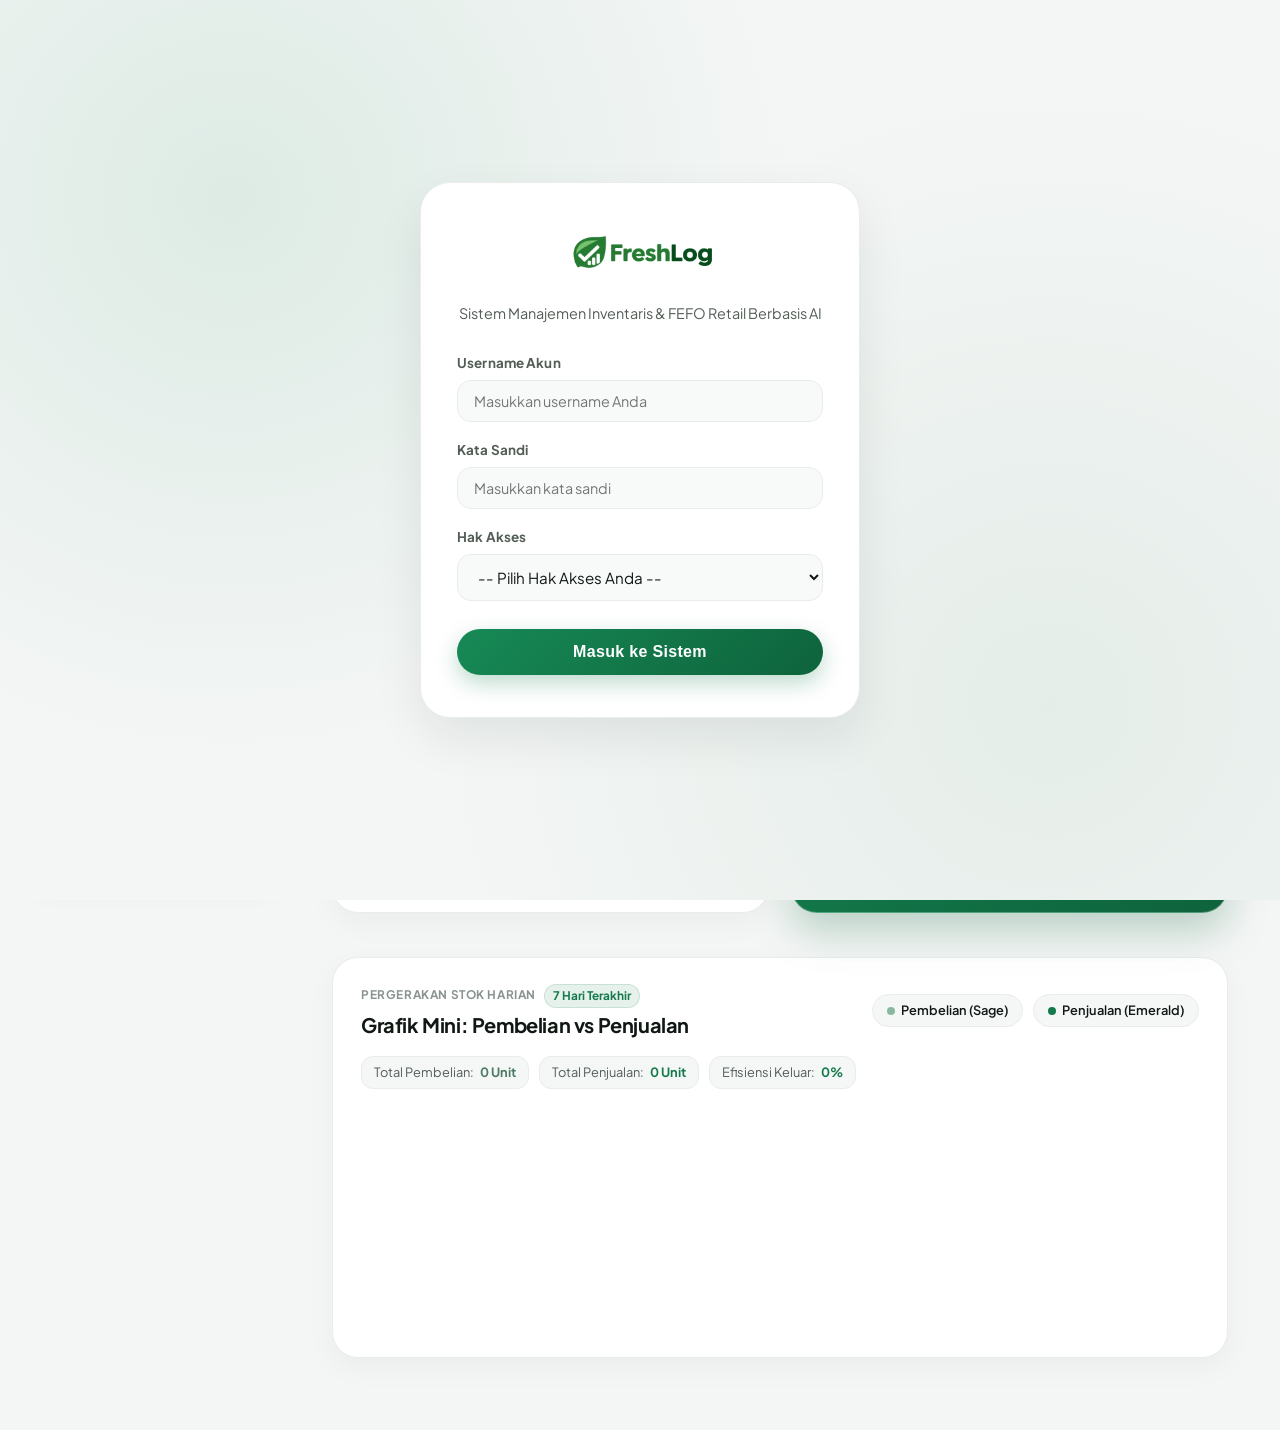
==== frontend/index.html @ a0118301 "feat: integrasi sinkronisasi cloud Supabase dua arah dengan pembatasan hak akses admin" ====
<!DOCTYPE html>
<html lang="id">
<head>
  <meta charset="UTF-8">
  <meta name="viewport" content="width=device-width, initial-scale=1.0">
  <title>FreshLog - Sistem Inventaris & FEFO</title>
  <link rel="icon" type="image/png" href="logo-icon.png">
  <!-- Google Fonts: Plus Jakarta Sans (Quixotic Soft-Bento Design) -->
  <link rel="preconnect" href="https://fonts.googleapis.com">
  <link rel="preconnect" href="https://fonts.gstatic.com" crossorigin>
  <link href="https://fonts.googleapis.com/css2?family=Plus+Jakarta+Sans:wght@400;500;600;700;800&display=swap" rel="stylesheet">
  <link rel="stylesheet" href="Freshlog.css">
</head>
<body>
  <!-- login (Quixotic Soft-Bento Console) -->
  <div class="login-wrapper" id="login-screen">
    <div class="login-card-bento">
      <div class="login-brand-logo-wrap" style="text-align: center; margin-bottom: 16px;">
        <img src="logo.png" alt="FreshLog Logo" style="height: 56px; max-width: 250px; object-fit: contain;" />
      </div>
      <p class="login-subtitle">Sistem Manajemen Inventaris &amp; FEFO Retail Berbasis AI</p>
      
      <form id="loginForm">
          <!-- Input Username -->
          <div class="form-group">
              <label for="username">Username Akun</label>
              <input type="text" id="username" placeholder="Masukkan username Anda" required>
          </div>

          <!-- Input Password -->
          <div class="form-group">
              <label for="password">Kata Sandi</label>
              <input type="password" id="password" placeholder="Masukkan kata sandi" required>
          </div>

          <!-- Pilihan Akses Role -->
          <div class="form-group">
              <label for="role">Hak Akses</label>
              <select id="role" required>
                  <option value="" disabled selected>-- Pilih Hak Akses Anda --</option>
                  <option value="admin">Admin Toko</option>
                  <option value="staff">Staf Toko</option>
              </select>
          </div>

          <button type="submit" id="btn-submit-login" class="btn-login">Masuk ke Sistem</button>
          <div id="errorBox" class="error-box">Akses ditolak! Periksa kembali data login Anda.</div>
      </form>
    </div>
  </div>

<!-- HALAMAN DASHBOARD DATA UTAMA (Awalnya Terkunci/Tersembunyi) -->
<div id="main-content" hidden>

<!-- TOMBOL HAMBURGER UNTUK TAMPILAN HP -->
<button class="menu-toggle" id="menu-toggle">☰ Menu</button>

  <!-- SIDEBAR NAVIGASI (Quixotic Floating Pill Rail) -->
  <aside class="sidebar" id="sidebar">
    <div class="brand">
      <div class="brand-emblem" style="background: #ffffff; padding: 2px; border: 1px solid var(--border-hairline); box-shadow: var(--shadow-subtle); overflow: hidden;">
        <img src="logo-icon.png" alt="FreshLog" style="width: 100%; height: 100%; object-fit: contain; display: block;" />
      </div>
      <div class="brand-text-wrap">
        <h2>FreshLog</h2>
        <span class="brand-sub">Inventory &amp; FEFO</span>
      </div>
    </div>
    <!-- Info Peran & Sesi Jam Kerja -->
    <div class="user-profile">
      <div class="user-profile-header">
        <img id="sidebar-user-avatar" src="https://ui-avatars.com/api/?name=Admin+Toko&background=137A4B&color=fff" alt="Avatar" class="sidebar-avatar">
        <div class="user-profile-info">
          <p class="user-name-label">Pengguna: <strong id="user-name">-</strong></p>
          <p class="user-role-label"><span class="badge" id="user-role">-</span></p>
        </div>
      </div>
      <div class="user-profile-details">
        <p class="shift-info"><small id="user-shift">Sesi Shift: -</small></p>
        <p class="shift-info"><small id="user-contact">Kontak: -</small></p>
      </div>
    </div>

    <nav class="nav-menu">
      <ul>
        <li><a data-target="dashboard" class="active" role="button" tabindex="0"><span class="nav-icon"><svg class="modern-icon" viewBox="0 0 24 24" fill="none" stroke="currentColor" stroke-width="1.8" stroke-linecap="round" stroke-linejoin="round"><rect x="3" y="3" width="7" height="9" rx="1.5"/><rect x="14" y="3" width="7" height="5" rx="1.5"/><rect x="14" y="12" width="7" height="9" rx="1.5"/><rect x="3" y="16" width="7" height="5" rx="1.5"/></svg></span><span class="nav-label">Dashboard &amp; Dampak</span></a></li>
        <li><a data-target="produk" role="button" tabindex="0"><span class="nav-icon"><svg class="modern-icon" viewBox="0 0 24 24" fill="none" stroke="currentColor" stroke-width="1.8" stroke-linecap="round" stroke-linejoin="round"><path d="M21 8a2 2 0 0 0-1-1.73l-7-4a2 2 0 0 0-2 0l-7 4A2 2 0 0 0 3 8v8a2 2 0 0 0 1 1.73l7 4a2 2 0 0 0 2 0l7-4A2 2 0 0 0 21 16Z"/><path d="m3.3 7 8.7 5 8.7-5"/><path d="M12 22V12"/></svg></span><span class="nav-label">Stok &amp; Batch</span></a></li>
        <li><a data-target="kasir" role="button" tabindex="0"><span class="nav-icon"><svg class="modern-icon" viewBox="0 0 24 24" fill="none" stroke="currentColor" stroke-width="1.8" stroke-linecap="round" stroke-linejoin="round"><circle cx="8" cy="21" r="1.5"/><circle cx="19" cy="21" r="1.5"/><path d="M2.5 2.5h3l2.4 11.5a2 2 0 0 0 2 1.6h9.6a2 2 0 0 0 1.9-1.5l1.6-7.6H6.5"/><path d="m14 5 3-3m0 0 3 3m-3-3v7"/></svg></span><span class="nav-label">Penjualan (Barang Keluar)</span></a></li>
        <li id="nav-item-pembelian"><a data-target="pembelian" id="nav-link-pembelian" role="button" tabindex="0"><span class="nav-icon"><svg class="modern-icon" viewBox="0 0 24 24" fill="none" stroke="currentColor" stroke-width="1.8" stroke-linecap="round" stroke-linejoin="round"><path d="M21 10V8a2 2 0 0 0-1-1.73l-7-4a2 2 0 0 0-2 0l-7 4A2 2 0 0 0 3 8v8a2 2 0 0 0 1 1.73l7 4a2 2 0 0 0 2 0l2-1.14"/><path d="m3.3 7 8.7 5 8.7-5"/><path d="M12 22V12"/><path d="M19 13v6"/><path d="m16 16 3 3 3-3"/></svg></span><span class="nav-label">Pembelian (Barang Masuk)</span></a></li>
        <li><a data-target="analitik-ai" role="button" tabindex="0"><span class="nav-icon"><svg class="modern-icon" viewBox="0 0 24 24" fill="none" stroke="currentColor" stroke-width="1.8" stroke-linecap="round" stroke-linejoin="round"><path d="M3 3v18h18"/><path d="m19 9-5 5-4-4-3 3"/><circle cx="19" cy="9" r="1.5"/></svg></span><span class="nav-label">Analitik AI</span></a></li>
        <li><a data-target="laporan" role="button" tabindex="0"><span class="nav-icon"><svg class="modern-icon" viewBox="0 0 24 24" fill="none" stroke="currentColor" stroke-width="1.8" stroke-linecap="round" stroke-linejoin="round"><path d="M14 2H6a2 2 0 0 0-2 2v16a2 2 0 0 0 2 2h12a2 2 0 0 0 2-2V8z"/><polyline points="14 2 14 8 20 8"/><line x1="16" y1="13" x2="8" y2="13"/><line x1="16" y1="17" x2="8" y2="17"/><line x1="10" y1="9" x2="8" y2="9"/></svg></span><span class="nav-label">Laporan Rekapitulasi</span></a></li>
        <li><a data-target="notif-bot" role="button" tabindex="0"><span class="nav-icon"><svg class="modern-icon" viewBox="0 0 24 24" fill="none" stroke="currentColor" stroke-width="1.8" stroke-linecap="round" stroke-linejoin="round"><path d="M6 8a6 6 0 0 1 12 0c0 7 3 9 3 9H3s3-2 3-9"/><path d="M10.3 21a1.94 1.94 0 0 0 3.4 0"/></svg></span><span class="nav-label">Notifikasi Bot</span></a></li>
        <li><a data-target="pengaturan" role="button" tabindex="0"><span class="nav-icon"><svg class="modern-icon" viewBox="0 0 24 24" fill="none" stroke="currentColor" stroke-width="1.8" stroke-linecap="round" stroke-linejoin="round"><circle cx="12" cy="12" r="3"/><path d="M19.4 15a1.65 1.65 0 0 0 .33 1.82l.06.06a2 2 0 0 1 0 2.83 2 2 0 0 1-2.83 0l-.06-.06a1.65 1.65 0 0 0-1.82-.33 1.65 1.65 0 0 0-1 1.51V21a2 2 0 0 1-2 2 2 2 0 0 1-2-2v-.09A1.65 1.65 0 0 0 9 19.4a1.65 1.65 0 0 0-1.82.33l-.06.06a2 2 0 0 1-2.83 0 2 2 0 0 1 0-2.83l.06-.06a1.65 1.65 0 0 0 .33-1.82 1.65 1.65 0 0 0-1.51-1H3a2 2 0 0 1-2-2 2 2 0 0 1 2-2h.09A1.65 1.65 0 0 0 4.6 9a1.65 1.65 0 0 0-.33-1.82l-.06-.06a2 2 0 0 1 0-2.83 2 2 0 0 1 2.83 0l.06.06a1.65 1.65 0 0 0 1.82.33H9a1.65 1.65 0 0 0 1-1.51V3a2 2 0 0 1 2-2 2 2 0 0 1 2 2v.09a1.65 1.65 0 0 0 1 1.51 1.65 1.65 0 0 0 1.82-.33l.06-.06a2 2 0 0 1 2.83 0 2 2 0 0 1 0 2.83l-.06.06a1.65 1.65 0 0 0-.33 1.82V9a1.65 1.65 0 0 0 1.51 1H21a2 2 0 0 1 2 2 2 2 0 0 1-2 2h-.09a1.65 1.65 0 0 0-1.51 1z"/></svg></span><span class="nav-label">Pengaturan</span></a></li>
      </ul>
    </nav>
  </aside>

  <!-- KONTEN UTAMA -->
  <main class="main-content">
    <!-- TOP FLOATING GREETING & STATUS BAR -->
    <header class="top-floating-bar">
      <div class="top-bar-left">
        <h1 class="hero-greeting"><span class="greeting-lead">Selamat Datang,</span> <span class="greeting-user" id="top-user-name">Admin Toko</span></h1>
        <p class="greeting-sub">Sistem Manajemen Inventaris &amp; Pemantauan Kedaluwarsa Real-Time</p>
      </div>
      <div class="top-bar-right">
        <div class="top-pill-item date-pill">
          <svg class="modern-icon" style="width: 16px; height: 16px;" viewBox="0 0 24 24" fill="none" stroke="currentColor" stroke-width="1.85" stroke-linecap="round" stroke-linejoin="round"><rect x="3" y="4" width="18" height="18" rx="2" ry="2"/><line x1="16" y1="2" x2="16" y2="6"/><line x1="8" y1="2" x2="8" y2="6"/><line x1="3" y1="10" x2="21" y2="10"/></svg>
          <span id="top-current-date">11 Nov 2026</span>
        </div>
        <div class="top-pill-item shift-pill">
          <span class="pulse-dot"></span>
          <span id="top-user-shift-badge">Sesi: 07.00 - 22.00 WIB</span>
        </div>
      </div>
    </header>

    <!-- BANNER PERINGATAN KEDALUWARSA (TOP ALERT BAR) -->
<div class="top-alert-bar" id="top-alert">
  <div class="alert-content">
    <span class="alert-icon">
      <svg class="alert-svg-icon" viewBox="0 0 24 24" fill="none" stroke="currentColor" stroke-width="2" stroke-linecap="round" stroke-linejoin="round"><path d="m21.73 18-8-14a2 2 0 0 0-3.48 0l-8 14A2 2 0 0 0 4 21h16a2 2 0 0 0 1.73-3Z"/><line x1="12" y1="9" x2="12" y2="13"/><line x1="12" y1="17" x2="12.01" y2="17"/></svg>
    </span>
    <span class="alert-text" id="top-alert-text">
      <strong>Peringatan Kedaluwarsa: </strong> Memuat status risiko inventaris...
    </span>
    <button class="btn-close-alert" onclick="this.parentElement.parentElement.style.display='none'">✕</button>
  </div>
</div>

    <!-- SECTION 1: DASHBOARD UTAMA & DAMPAK (Quixotic Soft-Bento) -->
    <section id="dashboard" class="section">
      <header class="section-header">
        <div>
          <h1>Dashboard Ringkasan</h1>
          <p class="section-sub">Pemantauan metrik stok, kedaluwarsa, dan dampak penyelamatan pangan</p>
        </div>
      </header>

      <div class="card-grid bento-stats-grid">
        <!-- Stat Card 1 -->
        <div class="card bento-stat-card">
          <div class="bento-card-top">
            <span class="bento-card-sub">Total Sisa Stok</span>
            <div class="bento-icon-badge">↗</div>
          </div>
          <h3>Total Stok Unit</h3>
          <p class="metric-number" id="dash-total-stok">0 Unit</p>
          <div class="bento-card-bottom">
            <span class="pill-badge pill-badge-success">● Diperbarui langsung</span>
          </div>
        </div>

        <!-- Stat Card 2 -->
        <div class="card bento-stat-card card-warning">
          <div class="bento-card-top">
            <span class="bento-card-sub">Stok Hampir Habis</span>
            <div class="bento-icon-badge">⚠️</div>
          </div>
          <h3>Stok Menipis</h3>
          <p class="metric-number" id="dash-stok-menipis">0 Produk</p>
          <div class="bento-card-bottom">
            <span class="pill-badge pill-badge-warning">● Perlu Restock</span>
          </div>
        </div>

        <!-- Stat Card 3 -->
        <div class="card bento-stat-card card-critical">
          <div class="bento-card-top">
            <span class="bento-card-sub">Kedaluwarsa dalam 3 Bulan</span>
            <div class="bento-icon-badge">🚨</div>
          </div>
          <h3>Batch Segera Kedaluwarsa</h3>
          <p class="metric-number" id="dash-batch-merah">0 Batch</p>
          <div class="bento-card-bottom">
            <span class="pill-badge pill-badge-danger">● Diskon / FEFO Cepat</span>
          </div>
        </div>
      </div>

      <!-- Bento Row: Ringkasan Kedaluwarsa + Kartu Dampak Pangan Emerald -->
      <div class="bento-two-col">
        <!-- Ringkasan Produk Mendekati Kedaluwarsa -->
        <div class="card warning-card bento-card">
          <div class="bento-card-header">
            <div>
              <span class="bento-card-sub">Pemantauan Kedaluwarsa</span>
              <h2>Daftar Produk Mendekati Kedaluwarsa</h2>
            </div>
            <div class="bento-icon-badge">⏱️</div>
          </div>
          <ul class="expire-list" id="dash-expire-list">
            <li><em>Memuat data kedaluwarsa...</em></li>
          </ul>
        </div>

        <!-- Dashboard Dampak Pangan (Desain Rapi Sesuai Gaya Gambar 2) -->
        <div class="card impact-card bento-emerald-card">
          <div class="emerald-card-glow"></div>
          
          <!-- 1. Header: Nama Dampak Pangan -->
          <div class="emerald-card-header">
            <div class="emerald-title-wrap">
              <span class="emerald-sub-title">SISTEM ROTASI &amp; DAMPAK</span>
              <h2 class="emerald-main-brand">Dampak Pangan</h2>
            </div>
            <div class="emerald-badge-simulasi">
              <span id="dash-dampak-bulan-label">🌱 Data Real-Time</span>
            </div>
          </div>

          <!-- 2. Empat Angka Metrik Besar dalam 1 Kartu (Terselamatkan & Tidak Terselamatkan) -->
          <div class="impact-metrics-grid" style="margin-bottom: 12px;">
            <div class="impact-metric-card">
              <p class="emerald-metric-label">Pangan Terselamatkan</p>
              <div class="emerald-big-number">
                <span class="num-val" id="dash-dampak-terselamatkan-kg">0</span> <span class="num-unit">kg</span>
              </div>
            </div>
            <div class="impact-metric-card">
              <p class="emerald-metric-label">Nilai Rupiah Terselamatkan</p>
              <div class="emerald-big-number">
                <span class="currency-prefix">Rp</span> <span class="num-val" id="dash-dampak-terselamatkan-rp">0</span>
              </div>
            </div>
          </div>

          <div class="impact-metrics-grid" style="padding-top: 12px; border-top: 1px dashed rgba(255, 255, 255, 0.22); margin-top: 0; margin-bottom: 8px;">
            <div class="impact-metric-card">
              <p class="emerald-metric-label" style="color: rgba(255, 255, 255, 0.85);">Pangan Tidak Terselamatkan</p>
              <div class="emerald-big-number">
                <span class="num-val" id="dash-dampak-gagal-kg">0</span> <span class="num-unit">kg</span>
              </div>
            </div>
            <div class="impact-metric-card">
              <p class="emerald-metric-label" style="color: rgba(255, 255, 255, 0.85);">Nilai Rupiah Tidak Terselamatkan</p>
              <div class="emerald-big-number">
                <span class="currency-prefix">Rp</span> <span class="num-val" id="dash-dampak-gagal-rp">0</span>
              </div>
            </div>
          </div>

          <!-- 3. Periode Waktu -->
          <div class="emerald-period-bar">
            <span id="dash-dampak-periode">📅 Periode: Tahun Berjalan 2026</span>
          </div>

          <!-- 4. Footer: Catatan Asumsi + Keterangan FEFO -->
          <div class="emerald-card-footer">
            <p class="emerald-asumsi-text" id="dash-dampak-asumsi">
              * Asumsi: 60% stok hampir kedaluwarsa terselamatkan (0,3 kg/unit, estimasi Rp 15.000/unit).
            </p>
            <div class="emerald-fefo-badge">
              <span class="fefo-icon">⚡</span>
              <span><strong>Sistem FEFO:</strong> yang kedaluwarsa duluan, keluar duluan</span>
            </div>
          </div>
        </div>
      </div>

      <!-- Grafik Mini: Pembelian vs Penjualan (7 Hari Terakhir) -->
      <div class="card bento-card">
        <div class="bento-card-header">
          <div>
            <div style="display: flex; align-items: center; gap: 8px;">
              <span class="bento-card-sub">Pergerakan Stok Harian</span>
              <span class="badge" style="background: rgba(19, 122, 75, 0.1); color: var(--emerald-primary); font-size: 0.74rem; font-weight: 700; border-radius: 999px; padding: 2px 8px;">7 Hari Terakhir</span>
            </div>
            <h2 style="margin: 2px 0 0; font-size: 1.25rem;">Grafik Mini: Pembelian vs Penjualan</h2>
          </div>
          <div class="chart-legend-pills">
            <span class="chart-pill pill-pembelian"><span class="dot-pembelian"></span> Pembelian (Sage)</span>
            <span class="chart-pill pill-penjualan"><span class="dot-penjualan"></span> Penjualan (Emerald)</span>
          </div>
        </div>

        <!-- Ringkasan Cepat Metrik 7 Hari Terakhir -->
        <div id="dashboard-mini-chart-summary" style="display: flex; gap: 10px; margin: 10px 0 14px; flex-wrap: wrap;">
          <div style="background: var(--bg-nested-subtle); border: 1px solid var(--border-hairline); border-radius: 12px; padding: 6px 12px; font-size: 0.8rem; display: flex; align-items: center; gap: 6px;">
            <span style="color: var(--ink-secondary);">Total Pembelian:</span>
            <strong id="kpi-mini-beli" style="color: #4A7A64;">0 Unit</strong>
          </div>
          <div style="background: var(--bg-nested-subtle); border: 1px solid var(--border-hairline); border-radius: 12px; padding: 6px 12px; font-size: 0.8rem; display: flex; align-items: center; gap: 6px;">
            <span style="color: var(--ink-secondary);">Total Penjualan:</span>
            <strong id="kpi-mini-jual" style="color: var(--emerald-primary);">0 Unit</strong>
          </div>
          <div style="background: var(--bg-nested-subtle); border: 1px solid var(--border-hairline); border-radius: 12px; padding: 6px 12px; font-size: 0.8rem; display: flex; align-items: center; gap: 6px;">
            <span style="color: var(--ink-secondary);">Efisiensi Keluar:</span>
            <strong id="kpi-mini-turnover" style="color: var(--emerald-primary);">0%</strong>
          </div>
        </div>

        <div class="chart-container" style="position: relative; height: 230px; width: 100%;">
          <canvas id="chartPembelianPenjualan"></canvas>
        </div>
      </div>
    </section>

    <!-- SECTION 2: STOK & BATCH -->
    <section id="produk" class="section">
      <header class="section-header">
        <div>
          <h1>Stok &amp; Batch</h1>
          <p class="section-sub">Manajemen inventaris stok produk, pemantauan nomor batch, dan rotasi kedaluwarsa FEFO</p>
        </div>
        <div class="button-group">
          <!-- Tombol hanya untuk Admin -->
          <button type="button" id="btn-tambah-produk-master" class="btn btn-primary" onclick="bukaModalTambahProdukMaster()">+ Produk Master</button>
          <!-- Tombol hanya untuk Staff -->
          <button type="button" id="btn-tambah-batch" class="btn btn-secondary" onclick="bukaModalTambahBatch()">+ Tambah Batch</button>
        </div>
      </header>

      <!-- SUB-TABS: BATCH INVENTARIS vs MASTER PRODUK -->
      <div class="settings-tabs" style="margin-bottom: 22px;">
        <button type="button" class="settings-tab-btn active" id="tab-btn-stok-batch" onclick="gantiTabStokBatch('batch')">
          📦 Stok &amp; Batch Inventaris
        </button>
        <button type="button" class="settings-tab-btn" id="tab-btn-stok-master" onclick="gantiTabStokBatch('master')">
          📋 Master Produk &amp; Harga
        </button>
      </div>

      <!-- SUB-PANEL 1: STOK & BATCH INVENTARIS (FEFO) -->
      <div id="panel-stok-batch" class="stok-panel active">
        <!-- Filter Bar & Quick Filters (Stok Menipis / Mendekati Expired / Berisiko Tinggi) -->
        <div style="margin-bottom: 16px;">
          <!-- Filter Pills Cepat -->
          <div style="display: flex; gap: 8px; flex-wrap: wrap; margin-bottom: 12px; align-items: center;">
            <span style="font-size: 0.82rem; font-weight: 700; color: var(--ink-secondary); margin-right: 4px;">Filter Cepat:</span>
            <button type="button" class="btn btn-sm filter-kondisi-pill active" data-kondisi="all" onclick="filterTabelInventaris('all')">
              Semua Stok &amp; Batch
            </button>
            <button type="button" class="btn btn-sm filter-kondisi-pill" data-kondisi="menipis" onclick="filterTabelInventaris('menipis')">
              ⚠️ Stok Menipis
            </button>
            <button type="button" class="btn btn-sm filter-kondisi-pill" data-kondisi="mendekati_exp" onclick="filterTabelInventaris('mendekati_exp')">
              ⏳ Mendekati Expired (&le; 7 Hari)
            </button>
            <button type="button" class="btn btn-sm filter-kondisi-pill" data-kondisi="berisiko_tinggi" onclick="filterTabelInventaris('berisiko_tinggi')">
              🔴 Berisiko Tinggi (Merah)
            </button>
          </div>

          <!-- Filter Bar Input, Kategori & Kondisi Stok -->
          <div class="filter-bar">
            <input type="text" id="filter-search-inventaris" placeholder="Cari nama produk atau SKU..." oninput="filterTabelInventaris()">
            <select id="filter-kategori-inventaris" onchange="filterTabelInventaris()">
              <option value="">Semua Kategori</option>
              <option value="Makanan Fresh">🥬 Makanan Segar &amp; Sayuran</option>
              <option value="Minuman &amp; Dairy">🥛 Minuman &amp; Olahan Susu</option>
              <option value="Frozen Food">❄️ Makanan Beku (Frozen Food)</option>
              <option value="Snack &amp; Kue">🍪 Camilan, Kue &amp; Biskuit</option>
              <option value="Bahan Pokok">🌾 Bahan Pokok &amp; Sembako</option>
              <option value="Makanan Kaleng">🥫 Makanan Instan &amp; Kaleng</option>
              <option value="Bumbu Dapur">🌶️ Bumbu &amp; Rempah Dapur</option>
              <option value="Perawatan Rumah">🧹 Pembersih &amp; Perawatan Rumah</option>
              <option value="Perawatan Tubuh">🧼 Perawatan Tubuh &amp; Sabun</option>
              <option value="Kosmetik">💄 Kosmetik &amp; Kecantikan</option>
              <option value="Kesehatan">💊 Kesehatan, Suplemen &amp; Obat</option>
              <option value="Kebutuhan Bayi">👶 Kebutuhan Bayi &amp; Anak</option>
            </select>
            <select id="filter-kondisi-stok" onchange="filterTabelInventaris(this.value)">
              <option value="all">Semua Kondisi Stok &amp; Batch</option>
              <option value="menipis">⚠️ Stok Menipis (&le; Threshold)</option>
              <option value="mendekati_exp">⏳ Mendekati Expired (&le; 7 Hari)</option>
              <option value="berisiko_tinggi">🔴 Berisiko Tinggi (Skor 70-100 / Merah)</option>
            </select>
          </div>
        </div>

        <!-- Tabel Inventaris -->
        <div class="table-container">
          <table>
            <thead>
              <tr>
                <th>Kode Batch</th>
                <th>Nama Produk</th>
                <th>Stok (Utuh)</th>
                <th>Tgl Kedaluwarsa</th>
                <th>Status Risiko</th>
                <th>Saran Tindakan (Google Gemini)</th>
                <th>Aksi</th>
              </tr>
            </thead>
            <tbody id="table-inventaris">
            </tbody>
          </table>
        </div>
      </div>

      <!-- SUB-PANEL 2: MASTER PRODUK & HARGA (DAPAT DILIHAT OLEH KEDUANYA) -->
      <div id="panel-stok-master" class="stok-panel" style="display: none;">
        <div class="card" style="margin-bottom: 20px;">
          <div style="display: flex; justify-content: space-between; align-items: center; flex-wrap: wrap; gap: 12px; margin-bottom: 14px;">
            <div>
              <h2 style="font-size: 1.15rem; margin: 0; display: inline-flex; align-items: center; gap: 8px;">
                <svg class="modern-icon" width="20" height="20" viewBox="0 0 24 24" fill="none" stroke="currentColor" stroke-width="2"><rect x="3" y="3" width="7" height="7"/><rect x="14" y="3" width="7" height="7"/><rect x="14" y="14" width="7" height="7"/><rect x="3" y="14" width="7" height="7"/></svg>
                Daftar Master Produk &amp; Harga
              </h2>
              <p style="color: var(--ink-secondary); font-size: 0.85rem; margin-top: 2px;">Daftar penetapan nama barang, kategori, harga beli, dan harga jual produk master (dapat dipantau oleh Admin &amp; Staf)</p>
            </div>
            <div id="subfitur-btn-tambah-master">
              <button type="button" class="btn btn-primary btn-sm btn-admin-only" onclick="bukaModalTambahProdukMaster()">+ Produk Master Baru</button>
            </div>
          </div>

          <div class="filter-bar" style="margin-bottom: 0;">
            <input type="text" id="filter-search-master-produk" placeholder="Cari nama barang atau barcode SKU..." oninput="filterTabelMasterProduk()" style="flex: 1;">
            <select id="filter-kategori-master-produk" onchange="filterTabelMasterProduk()" style="min-width: 200px;">
              <option value="">Semua Kategori</option>
            </select>
          </div>
        </div>

        <div class="table-container">
          <table>
            <thead>
              <tr>
                <th style="width: 17%;">Barcode / SKU</th>
                <th style="width: 26%;">Nama Barang</th>
                <th style="width: 18%;">Kategori</th>
                <th style="width: 14%;">Harga Beli</th>
                <th style="width: 14%;">Harga Jual</th>
                <th style="width: 11%;">Aksi</th>
              </tr>
            </thead>
            <tbody id="table-master-produk">
              <!-- Diisi otomatis oleh renderTabelMasterProduk() -->
            </tbody>
          </table>
        </div>
      </div>
    </section>

    <!-- SECTION 3: PENJUALAN (BARANG KELUAR) -->
    <section id="kasir" class="section">
      <header class="section-header">
        <div>
          <h1>Penjualan (Barang Keluar)</h1>
          <p class="section-sub">Catat transaksi penjualan ke pelanggan dengan pemotongan otomatis batch terdekat (FEFO)</p>
        </div>
      </header>

      <!-- SUB-TABS PENJUALAN -->
      <div class="settings-tabs" style="margin-bottom: 22px;">
        <button type="button" class="settings-tab-btn active" id="tab-btn-jual-baru" onclick="gantiTabPenjualan('baru')">Form Penjualan Baru</button>
        <button type="button" class="settings-tab-btn" id="tab-btn-jual-riwayat" onclick="gantiTabPenjualan('riwayat')">Daftar Penjualan (Riwayat)</button>
        <button type="button" class="settings-tab-btn" id="tab-btn-jual-voice-ocr" onclick="gantiTabPenjualan('voice-ocr')">Input via Voice / OCR</button>
      </div>

      <!-- SUB-PANEL 1: FORM PENJUALAN BARU (FEFO OTOMATIS) -->
      <div id="panel-jual-baru" class="penjualan-panel">
        <div class="kasir-grid">
          <!-- Card Kiri: Input & Pemilihan Produk -->
          <div class="card">
            <h2>Pilih Produk &amp; Jumlah</h2>
            
            <div class="form-group" style="margin-bottom: 14px;">
              <label for="pilih-produk-penjualan">Pilih Produk</label>
              <select id="pilih-produk-penjualan" onchange="updateInfoBatchFEFO()">
                <option value="">-- Pilih Produk untuk Dijual --</option>
              </select>
            </div>

            <div class="settings-form-row" style="margin-bottom: 14px;">
              <div style="flex: 1;">
                <label for="input-qty-penjualan">Jumlah Qty (Pcs)</label>
                <input type="number" id="input-qty-penjualan" min="1" value="1" oninput="updateInfoBatchFEFO()">
              </div>
              <div style="flex: 1;">
                <label for="input-harga-penjualan">Harga Jual Satuan (Rp)</label>
                <input type="number" id="input-harga-penjualan" readonly style="background-color: var(--bg-nested-subtle);">
              </div>
            </div>

            <!-- Box Pratinjau Alokasi FEFO -->
            <div id="box-fefo-preview" class="fefo-preview-box" style="margin-bottom: 16px; background: var(--bg-nested-subtle); border: 1px dashed var(--border-hairline); border-radius: 14px; padding: 12px 14px;">
              <div style="display: flex; align-items: center; gap: 8px; font-weight: 700; color: var(--emerald-primary); font-size: 0.85rem; margin-bottom: 6px;">
                <span>Rotasi Otomatis FEFO (First Expired, First Out)</span>
              </div>
              <p id="fefo-preview-text" style="font-size: 0.84rem; color: var(--ink-secondary); margin: 0;">Pilih produk dan tentukan jumlah untuk melihat batch mana yang otomatis terpotong lebih dulu.</p>
            </div>

            <button type="button" class="btn btn-primary btn-block" onclick="tambahItemKeKeranjangFEFO()">+ Tambah ke Keranjang</button>

            <div style="margin-top: 18px; border-top: 1px solid var(--border-hairline); padding-top: 16px;">
              <label for="barcode-scanner">Scan / Ketik Barcode atau QR Code Produk</label>
              <div style="display: flex; gap: 8px; align-items: stretch;">
                <input type="text" id="barcode-scanner" placeholder="Arahkan scanner atau ketik kode..." style="flex: 1;">
                <button type="button" class="btn btn-secondary" onclick="bukaScannerKamera('penjualan')" style="display: inline-flex; align-items: center; gap: 6px; white-space: nowrap;">
                  <svg class="modern-icon" style="width: 18px; height: 18px;" viewBox="0 0 24 24" fill="none" stroke="currentColor" stroke-width="1.9" stroke-linecap="round" stroke-linejoin="round"><path d="M3 7V5a2 2 0 0 1 2-2h2"/><path d="M17 3h2a2 2 0 0 1 2 2v2"/><path d="M21 17v2a2 2 0 0 1-2 2h-2"/><path d="M7 21H5a2 2 0 0 1-2-2v-2"/><line x1="7" y1="8" x2="7" y2="16"/><line x1="12" y1="8" x2="12" y2="16"/><line x1="17" y1="8" x2="17" y2="16"/></svg>
                  <span>Scan Kamera</span>
                </button>
              </div>
              <p style="font-size: 0.8rem; color: var(--ink-secondary); margin-top: 4px;">Tekan Enter atau gunakan tombol <strong>Scan Kamera</strong> untuk langsung memasukkan produk ke keranjang.</p>
            </div>
          </div>

          <!-- Card Kanan: Keranjang & Pembayaran -->
          <div class="card">
            <h2>Keranjang Belanja Penjualan</h2>
            <div class="table-container" style="max-height: 280px; overflow-y: auto; margin-bottom: 16px;">
              <table class="cart-table" style="width: 100%;">
                <thead>
                  <tr>
                    <th>Produk</th>
                    <th>Qty</th>
                    <th>Harga</th>
                    <th>Subtotal</th>
                    <th>Alokasi FEFO</th>
                    <th>Aksi</th>
                  </tr>
                </thead>
                <tbody id="cart-items">
                  <tr><td colspan="6" style="text-align: center; color: var(--ink-secondary); padding: 24px;">Keranjang masih kosong. Tambahkan item di sebelah kiri.</td></tr>
                </tbody>
              </table>
            </div>

            <!-- Rincian Pembayaran Kasir -->
            <div class="cart-summary" style="background: var(--bg-nested-subtle); border-radius: 18px; padding: 16px 20px;">
              <div style="display: flex; justify-content: space-between; align-items: center; margin-bottom: 12px;">
                <span style="font-weight: 600; color: var(--ink-secondary);">Total Belanja:</span>
                <span id="label-total-belanja" style="font-size: 1.3rem; font-weight: 800; color: var(--emerald-primary);">Rp 0</span>
              </div>
              
              <div class="settings-form-row" style="margin-bottom: 12px;">
                <div style="flex: 1;">
                  <label for="input-uang-dibayar">Uang Diterima (Rp)</label>
                  <input type="number" id="input-uang-dibayar" placeholder="0" oninput="hitungKembalianPenjualan()">
                </div>
                <div style="flex: 1;">
                  <label>Kembalian (Rp)</label>
                  <div id="label-kembalian" style="padding: 10px 14px; background: #FFFFFF; border: 1px solid var(--border-hairline); border-radius: var(--radius-pill); font-weight: 700; color: var(--ink-charcoal);">Rp 0</div>
                </div>
              </div>

              <div class="form-group" style="margin-bottom: 14px;">
                <label for="input-nama-pelanggan">Nama Pelanggan / Catatan (Opsional)</label>
                <input type="text" id="input-nama-pelanggan" placeholder="Contoh: Pelanggan Umum / Meja 01">
              </div>

              <button type="button" class="btn btn-success btn-block" onclick="selesaikanTransaksiPenjualan()" style="padding: 12px 18px; font-size: 0.95rem;">Selesaikan &amp; Potong Stok FEFO</button>
            </div>
          </div>
        </div>
      </div>

      <!-- SUB-PANEL 2: DAFTAR PENJUALAN (RIWAYAT & DETAIL BATCH) -->
      <div id="panel-jual-riwayat" class="penjualan-panel" style="display: none;">
        <div class="card">
          <div style="display: flex; justify-content: space-between; align-items: center; flex-wrap: wrap; gap: 12px; margin-bottom: 16px;">
            <div>
              <h2>Riwayat Penjualan (Barang Keluar)</h2>
              <p style="color: var(--text-secondary); font-size: 0.85rem;">Catatan seluruh transaksi keluar lengkap dengan pelacakan batch kedaluwarsa yang dipotong.</p>
            </div>
            <button type="button" class="btn btn-secondary btn-sm" onclick="eksporRiwayatPenjualanCSV()">Ekspor CSV</button>
          </div>

          <!-- Filter by tanggal / produk / search -->
          <div class="filter-bar" style="display: flex; flex-wrap: wrap; gap: 10px; margin-bottom: 16px;">
            <div style="display: flex; align-items: center; gap: 6px;">
              <span style="font-size: 0.82rem; font-weight: 600; color: var(--ink-secondary);">Dari:</span>
              <input type="date" id="filter-jual-tgl-mulai" onchange="renderRiwayatPenjualan()" style="padding: 7px 12px; font-size: 0.85rem;">
            </div>
            <div style="display: flex; align-items: center; gap: 6px;">
              <span style="font-size: 0.82rem; font-weight: 600; color: var(--ink-secondary);">Sampai:</span>
              <input type="date" id="filter-jual-tgl-akhir" onchange="renderRiwayatPenjualan()" style="padding: 7px 12px; font-size: 0.85rem;">
            </div>
            <select id="filter-jual-produk" onchange="renderRiwayatPenjualan()" style="min-width: 170px;">
              <option value="">Semua Produk</option>
            </select>
            <input type="text" id="filter-jual-cari" placeholder="Cari No. Faktur / Pelanggan..." oninput="renderRiwayatPenjualan()" style="flex: 1; min-width: 180px;">
            <button type="button" class="btn btn-secondary btn-sm" onclick="resetFilterPenjualan()">Reset Filter</button>
          </div>

          <!-- Tabel Riwayat Penjualan -->
          <div class="table-container">
            <table>
              <thead>
                <tr>
                  <th>No. Faktur</th>
                  <th>Tanggal &amp; Waktu</th>
                  <th>Pelanggan</th>
                  <th>Item &amp; Qty</th>
                  <th>Total Transaksi</th>
                  <th>Batch Terpakai</th>
                  <th>Aksi</th>
                </tr>
              </thead>
              <tbody id="tabel-riwayat-penjualan">
                <!-- Diisi via renderRiwayatPenjualan() -->
              </tbody>
            </table>
          </div>
        </div>
      </div>

      <!-- SUB-PANEL 3: INPUT VIA VOICE / OCR NOTA -->
      <div id="panel-jual-voice-ocr" class="penjualan-panel" style="display: none;">
        <div class="grid-2-col" style="display: grid; grid-template-columns: repeat(auto-fit, minmax(320px, 1fr)); gap: 20px;">
          <!-- Card Voice Input -->
          <div class="card">
            <h2>Input via Suara (Voice to Sale)</h2>
            <p style="color: var(--ink-secondary); font-size: 0.88rem; margin-bottom: 14px;">
              Ucapkan contoh: <em>"Jual 2 botol susu ultra"</em> atau <em>"Keluar 3 bungkus roti tawar"</em>.
            </p>
            <button type="button" class="btn btn-secondary" id="btn-rekam" onclick="mulaiRekam()" style="width: 100%; margin-bottom: 12px;">
              Mulai Rekam Suara
            </button>
            <div class="result-box" id="hasil-suara" style="min-height: 80px; background: var(--bg-nested-subtle); padding: 12px; border-radius: 12px; font-size: 0.88rem;">
              <p style="color: var(--ink-secondary); margin: 0;"><em>Transkrip suara akan muncul di sini...</em></p>
            </div>
          </div>

          <!-- Card OCR Foto Nota -->
          <div class="card">
            <h2>Input via OCR Foto Nota</h2>
            <p style="color: var(--ink-secondary); font-size: 0.88rem; margin-bottom: 14px;">
              Unggah foto nota penjualan fisik untuk diekstrak otomatis dan dimasukkan ke transaksi.
            </p>
            <input type="file" id="input-foto" accept="image/*" onchange="pratinjauFoto(this)" style="margin-bottom: 10px; width: 100%;">
            <div id="pratinjau-foto" style="margin-bottom: 10px;"></div>
            <button type="button" class="btn btn-secondary" id="btn-ekstrak" onclick="ekstrakFoto()" style="width: 100%; margin-bottom: 12px;" disabled>
              Ekstrak dengan AI
            </button>
            <div class="result-box" id="hasil-foto" style="min-height: 80px; background: var(--bg-nested-subtle); padding: 12px; border-radius: 12px; font-size: 0.88rem;">
              <p style="color: var(--ink-secondary); margin: 0;"><em>Hasil ekstraksi teks struk akan muncul di sini...</em></p>
            </div>
          </div>
        </div>

        <!-- Form Konfirmasi Ekstraksi Cepat -->
        <div class="card" style="margin-top: 20px;">
          <h2>Konfirmasi Hasil Voice / OCR ke Penjualan</h2>
          <form id="form-konfirmasi-ekstraksi" onsubmit="konfirmasiEkstraksiKePenjualan(event)" style="display: grid; grid-template-columns: repeat(auto-fit, minmax(200px, 1fr)); gap: 14px; align-items: flex-end;">
            <div>
              <label for="ekstrak-produk">Nama Produk</label>
              <input type="text" id="ekstrak-produk" placeholder="Terisi otomatis..." required>
            </div>
            <div>
              <label for="ekstrak-jumlah">Jumlah (Qty)</label>
              <input type="number" id="ekstrak-jumlah" min="1" value="1" placeholder="1" required>
            </div>
            <div>
              <label for="ekstrak-exp" style="display:none;">Exp Date</label>
              <input type="date" id="ekstrak-exp" style="display:none;">
              <button type="submit" class="btn btn-primary" style="width: 100%;">+ Masukkan ke Penjualan Baru</button>
            </div>
          </form>
        </div>
      </div>
    </section>

    <!-- SECTION 3B: PEMBELIAN (BARANG MASUK) -->
    <section id="pembelian" class="section">
      <header class="section-header">
        <div>
          <h1>Pembelian (Barang Masuk)</h1>
          <p class="section-sub">Catat transaksi pembelian dari pemasok &amp; registrasi stok batch baru secara otomatis</p>
        </div>
      </header>

      <!-- SUB-TABS PEMBELIAN -->
      <div class="settings-tabs" style="margin-bottom: 22px;">
        <button type="button" class="settings-tab-btn active" id="tab-btn-beli-baru" onclick="gantiTabPembelian('baru')">Form Pembelian Baru</button>
        <button type="button" class="settings-tab-btn" id="tab-btn-beli-riwayat" onclick="gantiTabPembelian('riwayat')">Daftar Pembelian (Riwayat)</button>
        <button type="button" class="settings-tab-btn" id="tab-btn-beli-voice-ocr" onclick="gantiTabPembelian('voice-ocr')">Input via Voice / OCR</button>
      </div>

      <!-- SUB-PANEL 1: FORM PEMBELIAN BARU -->
      <div id="panel-beli-baru" class="pembelian-panel">
        <div class="kasir-grid">
          <!-- Card Kiri: Form Input Item Pembelian -->
          <div class="card">
            <h2>Input Barang Masuk dari Pemasok</h2>

            <!-- Baris 1: Nomor Pembelian & Tanggal Barang Sampai ke Toko -->
            <div class="settings-form-row" style="margin-bottom: 14px;">
              <div>
                <label for="input-nomor-pembelian">Nomor Pembelian <span style="color: #dc2626;">*</span></label>
                <div style="display: flex; gap: 6px;">
                  <input type="text" id="input-nomor-pembelian" placeholder="Contoh: PO-20261112-001" style="flex: 1; font-weight: 700; color: var(--emerald-primary); letter-spacing: 0.5px;" required>
                  <button type="button" class="btn btn-secondary btn-sm" onclick="regenerateNomorPembelianOtomatis()" title="Generate Nomor Baru" style="padding: 0 12px; font-size: 0.95rem; display: inline-flex; align-items: center; justify-content: center;">↻</button>
                </div>
              </div>
              <div>
                <label for="input-tgl-sampai-toko">Tanggal Barang Sampai ke Toko <span style="color: #dc2626;">*</span></label>
                <input type="date" id="input-tgl-sampai-toko" required>
              </div>
            </div>

            <!-- Baris 2: Nama Supplier -->
            <div class="form-group" style="margin-bottom: 14px;">
              <label for="pilih-pemasok-pembelian">Nama Supplier <span style="color: #dc2626;">*</span></label>
              <input type="text" id="pilih-pemasok-pembelian" placeholder="Ketik nama supplier..." autocomplete="off" required>
            </div>

            <!-- Baris 3: Produk yang Diketik -->
            <div class="form-group" style="margin-bottom: 14px;">
              <div style="display: flex; justify-content: space-between; align-items: center; margin-bottom: 6px;">
                <label for="input-produk-pembelian" style="margin-bottom: 0;">Produk yang Diketik <span style="color: #dc2626;">*</span></label>
                <button type="button" class="btn btn-secondary btn-sm" onclick="bukaScannerKamera('pembelian')" style="display: inline-flex; align-items: center; gap: 5px; padding: 4px 10px; font-size: 0.78rem;">
                  <svg class="modern-icon" style="width: 15px; height: 15px;" viewBox="0 0 24 24" fill="none" stroke="currentColor" stroke-width="1.9" stroke-linecap="round" stroke-linejoin="round"><path d="M3 7V5a2 2 0 0 1 2-2h2"/><path d="M17 3h2a2 2 0 0 1 2 2v2"/><path d="M21 17v2a2 2 0 0 1-2 2h-2"/><path d="M7 21H5a2 2 0 0 1-2-2v-2"/><line x1="7" y1="8" x2="7" y2="16"/><line x1="12" y1="8" x2="12" y2="16"/><line x1="17" y1="8" x2="17" y2="16"/></svg>
                  <span>Scan Barcode / QR</span>
                </button>
              </div>
              <input type="text" id="input-produk-pembelian" placeholder="Ketik nama produk..." autocomplete="off" oninput="isiOtomatisHargaBeliProduk()" required>
            </div>

            <!-- Baris 4: Jumlah Qty & Harga Beli Satuan -->
            <div class="settings-form-row" style="margin-bottom: 14px;">
              <div>
                <label for="input-qty-pembelian">Jumlah Qty Masuk (Pcs) <span style="color: #dc2626;">*</span></label>
                <input type="number" id="input-qty-pembelian" min="1" value="10" oninput="hitungPratinjauSubtotalBeli()">
              </div>
              <div>
                <label for="input-harga-beli-pembelian">Harga Beli Satuan (Rp) <span style="color: #dc2626;">*</span></label>
                <input type="number" id="input-harga-beli-pembelian" min="0" placeholder="Contoh: 15000" oninput="hitungPratinjauSubtotalBeli()">
              </div>
            </div>

            <!-- Baris 5: Tanggal Expired & Kode Batch -->
            <div class="settings-form-row" style="margin-bottom: 14px;">
              <div>
                <label for="input-exp-pembelian">Tanggal Expired Batch <span style="color: #dc2626;">*</span></label>
                <input type="date" id="input-exp-pembelian" required>
              </div>
              <div>
                <label for="input-kode-batch-pembelian">Kode Batch</label>
                <input type="text" id="input-kode-batch-pembelian" placeholder="Otomatis: BTC-...">
              </div>
            </div>

            <div style="margin-bottom: 16px; background: var(--bg-nested-subtle); border: 1px dashed var(--border-hairline); border-radius: 14px; padding: 12px 14px; display: flex; justify-content: space-between; align-items: center;">
              <span style="font-size: 0.85rem; color: var(--ink-secondary); font-weight: 600;">Estimasi Subtotal Item:</span>
              <strong id="preview-subtotal-beli" style="font-size: 1rem; color: var(--emerald-primary);">Rp 0</strong>
            </div>

            <button type="button" class="btn btn-primary btn-block" onclick="tambahItemKeDaftarPembelian()">+ Tambah ke Daftar Pembelian</button>
          </div>

          <!-- Card Kanan: Daftar Item Nota Pembelian & Simpan -->
          <div class="card">
            <h2>Daftar Item Nota Pembelian</h2>
            <div class="table-container" style="max-height: 280px; overflow-y: auto; margin-bottom: 16px;">
              <table class="cart-table" style="width: 100%;">
                <thead>
                  <tr>
                    <th>Produk &amp; Batch</th>
                    <th>Tgl Expired</th>
                    <th>Qty</th>
                    <th>Harga Beli</th>
                    <th>Subtotal</th>
                    <th>Aksi</th>
                  </tr>
                </thead>
                <tbody id="cart-items-pembelian">
                  <tr><td colspan="6" style="text-align: center; color: var(--ink-secondary); padding: 24px;">Daftar pembelian masih kosong. Tambahkan item di sebelah kiri.</td></tr>
                </tbody>
              </table>
            </div>

            <!-- Ringkasan & Konfirmasi Pembelian -->
            <div class="cart-summary" style="background: var(--bg-nested-subtle); border-radius: 18px; padding: 16px 20px;">
              <div style="display: flex; justify-content: space-between; align-items: center; margin-bottom: 12px;">
                <span style="font-weight: 600; color: var(--ink-secondary);">Total Nilai Pembelian:</span>
                <span id="label-total-pembelian" style="font-size: 1.3rem; font-weight: 800; color: var(--emerald-primary);">Rp 0</span>
              </div>

              <div class="settings-form-row" style="margin-bottom: 14px;">
                <div style="flex: 1;">
                  <label for="input-no-referensi-beli">No. Surat Jalan / Nota Pemasok</label>
                  <input type="text" id="input-no-referensi-beli" placeholder="Contoh: SJ-2026-089">
                </div>
                <div style="flex: 1;">
                  <label for="pilih-status-bayar-beli">Status Pembayaran</label>
                  <select id="pilih-status-bayar-beli">
                    <option value="Lunas">Lunas (Tunai / Transfer)</option>
                    <option value="Tempo">Hutang / Tempo</option>
                  </select>
                </div>
              </div>

              <button type="button" class="btn btn-success btn-block" onclick="selesaikanTransaksiPembelian()" style="padding: 12px 18px; font-size: 0.95rem;">Simpan Pembelian &amp; Tambah Stok Batch</button>
            </div>
          </div>
        </div>
      </div>

      <!-- SUB-PANEL 2: DAFTAR PEMBELIAN (RIWAYAT & FILTER) -->
      <div id="panel-beli-riwayat" class="pembelian-panel" style="display: none;">
        <div class="card">
          <div style="display: flex; justify-content: space-between; align-items: center; flex-wrap: wrap; gap: 12px; margin-bottom: 16px;">
            <div>
              <h2>Riwayat Pembelian (Barang Masuk)</h2>
              <p style="color: var(--text-secondary); font-size: 0.85rem;">Catatan seluruh penerimaan stok barang dari pemasok beserta nomor batch dan tanggal kedaluwarsanya.</p>
            </div>
            <button type="button" class="btn btn-secondary btn-sm" onclick="eksporRiwayatPembelianCSV()">Ekspor CSV</button>
          </div>

          <!-- Filter by tanggal / pemasok / produk -->
          <div class="filter-bar" style="display: flex; flex-wrap: wrap; gap: 10px; margin-bottom: 16px;">
            <div style="display: flex; align-items: center; gap: 6px;">
              <span style="font-size: 0.82rem; font-weight: 600; color: var(--ink-secondary);">Dari:</span>
              <input type="date" id="filter-beli-tgl-mulai" onchange="renderRiwayatPembelian()" style="padding: 7px 12px; font-size: 0.85rem;">
            </div>
            <div style="display: flex; align-items: center; gap: 6px;">
              <span style="font-size: 0.82rem; font-weight: 600; color: var(--ink-secondary);">Sampai:</span>
              <input type="date" id="filter-beli-tgl-akhir" onchange="renderRiwayatPembelian()" style="padding: 7px 12px; font-size: 0.85rem;">
            </div>
            <select id="filter-beli-pemasok" onchange="renderRiwayatPembelian()" style="min-width: 170px;">
              <option value="">Semua Pemasok</option>
            </select>
            <select id="filter-beli-produk" onchange="renderRiwayatPembelian()" style="min-width: 170px;">
              <option value="">Semua Produk</option>
            </select>
            <input type="text" id="filter-beli-cari" placeholder="Cari No. PO / Batch / Nota..." oninput="renderRiwayatPembelian()" style="flex: 1; min-width: 170px;">
            <button type="button" class="btn btn-secondary btn-sm" onclick="resetFilterPembelian()">Reset Filter</button>
          </div>

          <!-- Tabel Riwayat Pembelian -->
          <div class="table-container">
            <table>
              <thead>
                <tr>
                  <th>No. Pembelian</th>
                  <th>Tgl Sampai di Toko</th>
                  <th>Nama Supplier</th>
                  <th>Produk &amp; Qty</th>
                  <th>Batch &amp; Tgl Expired</th>
                  <th>Total Pembelian</th>
                  <th>Aksi</th>
                </tr>
              </thead>
              <tbody id="tabel-riwayat-pembelian">
                <!-- Diisi via renderRiwayatPembelian() -->
              </tbody>
            </table>
          </div>
        </div>
      </div>

      <!-- SUB-PANEL 3: INPUT PEMBELIAN VIA VOICE / OCR -->
      <div id="panel-beli-voice-ocr" class="pembelian-panel" style="display: none;">
        <div class="grid-2-col" style="display: grid; grid-template-columns: repeat(auto-fit, minmax(320px, 1fr)); gap: 20px;">
          <!-- Card Voice Input Pembelian -->
          <div class="card">
            <h2>Input Pembelian via Suara</h2>
            <p style="color: var(--ink-secondary); font-size: 0.88rem; margin-bottom: 14px;">
              Ucapkan contoh: <em>"Masuk 25 botol Susu UHT 1L harga 15000 exp 2026-12-15"</em>.
            </p>
            <button type="button" class="btn btn-secondary" id="btn-rekam-beli" onclick="mulaiRekamPembelian()" style="width: 100%; margin-bottom: 12px;">
              Mulai Rekam Suara Pembelian
            </button>
            <div class="result-box" id="hasil-suara-beli" style="min-height: 80px; background: var(--bg-nested-subtle); padding: 12px; border-radius: 12px; font-size: 0.88rem;">
              <p style="color: var(--ink-secondary); margin: 0;"><em>Transkrip suara barang masuk akan muncul di sini...</em></p>
            </div>
          </div>

          <!-- Card OCR Foto Nota Pemasok -->
          <div class="card">
            <h2>Input via OCR Nota / Faktur Pemasok</h2>
            <p style="color: var(--ink-secondary); font-size: 0.88rem; margin-bottom: 14px;">
              Unggah foto faktur pembelian dari pemasok untuk diekstrak otomatis ke daftar barang masuk.
            </p>
            <input type="file" id="input-foto-beli" accept="image/*" onchange="pratinjauFotoBeli(this)" style="margin-bottom: 10px; width: 100%;">
            <div id="pratinjau-foto-beli" style="margin-bottom: 10px;"></div>
            <button type="button" class="btn btn-secondary" id="btn-ekstrak-beli" onclick="ekstrakFotoBeli()" style="width: 100%; margin-bottom: 12px;" disabled>
              Ekstrak Faktur dengan AI
            </button>
            <div class="result-box" id="hasil-foto-beli" style="min-height: 80px; background: var(--bg-nested-subtle); padding: 12px; border-radius: 12px; font-size: 0.88rem;">
              <p style="color: var(--ink-secondary); margin: 0;"><em>Hasil ekstraksi faktur pembelian akan muncul di sini...</em></p>
            </div>
          </div>
        </div>

        <!-- Form Konfirmasi Ekstraksi ke Pembelian Baru -->
        <div class="card" style="margin-top: 20px;">
          <h2>Konfirmasi Hasil Voice / OCR ke Pembelian Baru</h2>
          <form id="form-konfirmasi-ekstraksi-beli" onsubmit="konfirmasiEkstraksiKePembelian(event)" style="display: grid; grid-template-columns: repeat(auto-fit, minmax(175px, 1fr)); gap: 14px; align-items: flex-end;">
            <div>
              <label for="ekstrak-beli-pemasok">Pemasok</label>
              <input type="text" id="ekstrak-beli-pemasok" placeholder="Nama pemasok..." required>
            </div>
            <div>
              <label for="ekstrak-beli-produk">Nama Produk</label>
              <input type="text" id="ekstrak-beli-produk" placeholder="Terisi otomatis..." required>
            </div>
            <div>
              <label for="ekstrak-beli-jumlah">Jumlah (Qty)</label>
              <input type="number" id="ekstrak-beli-jumlah" min="1" value="10" required>
            </div>
            <div>
              <label for="ekstrak-beli-harga">Harga Beli Satuan (Rp)</label>
              <input type="number" id="ekstrak-beli-harga" min="0" value="15000" required>
            </div>
            <div>
              <label for="ekstrak-beli-exp">Tanggal Expired Batch</label>
              <input type="date" id="ekstrak-beli-exp" required>
            </div>
            <div>
              <button type="submit" class="btn btn-primary" style="width: 100%;">+ Masukkan ke Pembelian Baru</button>
            </div>
          </form>
        </div>
      </div>
    </section>

    <!-- SECTION 6: ANALITIK AI (Fitur Cerdas Berbasis AI) -->
    <section id="analitik-ai" class="section">
      <header class="section-header">
        <div>
          <h1>🧠 Analitik AI &amp; Prediksi</h1>
          <p class="section-sub">Analisis cerdas risiko kedaluwarsa, rekomendasi tindakan otomatis, proyeksi restock, dan evaluasi akurasi model</p>
        </div>
      </header>

      <!-- SUB-TABS ANALITIK AI -->
      <div class="settings-tabs" style="margin-bottom: 22px;">
        <button type="button" class="settings-tab-btn active" id="tab-btn-ai-risiko" onclick="gantiTabAI('risiko')">⚡ Skor Risiko Kedaluwarsa</button>
        <button type="button" class="settings-tab-btn" id="tab-btn-ai-rekomendasi" onclick="gantiTabAI('rekomendasi')">💡 Rekomendasi Tindakan</button>
        <button type="button" class="settings-tab-btn" id="tab-btn-ai-restock" onclick="gantiTabAI('restock')">📈 Prediksi Restock</button>
        <button type="button" class="settings-tab-btn" id="tab-btn-ai-akurasi" onclick="gantiTabAI('akurasi')">🎯 Riwayat Prediksi vs Aktual</button>
      </div>

      <!-- ============================================================ -->
      <!-- SUB-FITUR 1: SKOR RISIKO KEDALUWARSA PER BATCH               -->
      <!-- ============================================================ -->
      <div id="subpanel-ai-risiko" class="ai-subpanel active">
        <!-- 3 Bento KPI Status Risiko -->
        <div class="card-grid" style="grid-template-columns: repeat(auto-fit, minmax(220px, 1fr)); margin-bottom: 20px;">
          <div class="card" style="padding: 18px 20px;">
            <span style="font-size: 0.74rem; text-transform: uppercase; font-weight: 700; color: var(--ink-muted); letter-spacing: 0.04em;">Risiko Tinggi (Merah)</span>
            <p id="kpi-ai-merah" style="font-size: 1.8rem; font-weight: 800; color: #DC2626; margin: 6px 0 2px;">0 Batch</p>
            <small style="color: var(--ink-secondary); font-size: 0.76rem;">Skor 70–100 • Stok diprediksi tidak akan habis</small>
          </div>
          <div class="card" style="padding: 18px 20px;">
            <span style="font-size: 0.74rem; text-transform: uppercase; font-weight: 700; color: var(--ink-muted); letter-spacing: 0.04em;">Perlu Perhatian (Kuning)</span>
            <p id="kpi-ai-kuning" style="font-size: 1.8rem; font-weight: 800; color: #D97706; margin: 6px 0 2px;">0 Batch</p>
            <small style="color: var(--ink-secondary); font-size: 0.76rem;">Skor 31–69 • Perlu pemantauan &amp; rotasi FEFO</small>
          </div>
          <div class="card" style="padding: 18px 20px;">
            <span style="font-size: 0.74rem; text-transform: uppercase; font-weight: 700; color: var(--ink-muted); letter-spacing: 0.04em;">Stok Aman (Hijau)</span>
            <p id="kpi-ai-hijau" style="font-size: 1.8rem; font-weight: 800; color: var(--emerald-primary); margin: 6px 0 2px;">0 Batch</p>
            <small style="color: var(--ink-secondary); font-size: 0.76rem;">Skor 0–30 • Stok diproyeksikan habis sebelum exp</small>
          </div>
        </div>

        <!-- Tabel Skor Risiko Kedaluwarsa + Probabilitas % -->
        <div class="card">
          <div style="display: flex; justify-content: space-between; align-items: center; flex-wrap: wrap; gap: 12px; margin-bottom: 16px;">
            <div>
              <h2 style="font-size: 1.15rem; margin: 0;">⚡ Analisis Risiko Kedaluwarsa Per Batch</h2>
              <p style="color: var(--ink-secondary); font-size: 0.85rem; margin-top: 2px;">Perhitungan skor risiko 0–100 dan probabilitas kedaluwarsa berbasis laju penjualan 14 hari</p>
            </div>
            <div style="display: flex; gap: 8px;">
              <select id="filter-status-ai-risiko" onchange="filterTabelRisikoAI()" style="font-size: 0.84rem; padding: 6px 12px;">
                <option value="all">Semua Status Risiko</option>
                <option value="merah">Merah Saja (Risiko Tinggi)</option>
                <option value="kuning">Kuning Saja (Perhatian)</option>
                <option value="hijau">Hijau Saja (Aman)</option>
              </select>
            </div>
          </div>

          <div class="table-container">
            <table>
              <thead>
                <tr>
                  <th style="width: 13%;">Kode Batch</th>
                  <th style="width: 20%;">Nama Produk</th>
                  <th style="width: 12%;">Tanggal Exp</th>
                  <th style="width: 10%;">Sisa Hari</th>
                  <th style="width: 10%;">Sisa Stok</th>
                  <th style="width: 15%;">Status Risiko</th>
                  <th style="width: 20%;">Probabilitas Kedaluwarsa</th>
                </tr>
              </thead>
              <tbody id="table-ai-risiko">
                <tr><td colspan="7" style="text-align:center; padding:18px;">Memuat analisis risiko AI...</td></tr>
              </tbody>
            </table>
          </div>
        </div>
      </div>

      <!-- ============================================================ -->
      <!-- SUB-FITUR 2: REKOMENDASI TINDAKAN OTOMATIS (AI ACTIONS)       -->
      <!-- ============================================================ -->
      <div id="subpanel-ai-rekomendasi" class="ai-subpanel" style="display: none;">
        <div class="card" style="margin-bottom: 20px;">
          <div style="display: flex; justify-content: space-between; align-items: center; flex-wrap: wrap; gap: 12px; margin-bottom: 12px;">
            <div>
              <div style="display: flex; align-items: center; gap: 8px;">
                <h2 style="font-size: 1.15rem; margin: 0; display: inline-flex; align-items: center; gap: 8px;">
                  <svg class="modern-icon" width="20" height="20" viewBox="0 0 24 24" fill="none" stroke="currentColor" stroke-width="2"><circle cx="12" cy="12" r="10"/><path d="M12 6v6l4 2"/></svg>
                  Rekomendasi Tindakan AI
                </h2>
                <span style="background: #F1F5F9; color: #475569; border: 1px solid #E2E8F0; padding: 2px 10px; border-radius: 999px; font-size: 0.72rem; font-weight: 600;">Google Gemini API</span>
              </div>
              <p style="color: var(--ink-secondary); font-size: 0.85rem; margin-top: 2px;">Saran tindakan cerdas real-time langsung dari Google Gemini LLM API untuk memaksimalkan penjualan &amp; mencegah kerugian kedaluwarsa</p>
            </div>
            <div style="display: flex; gap: 8px; align-items: center;">
              <button type="button" class="btn btn-secondary btn-sm" id="btn-refresh-rekomendasi-llm" onclick="muatRekomendasiLLMGemini(true)" style="display: inline-flex; align-items: center; gap: 6px;">
                <svg class="modern-icon" width="14" height="14" viewBox="0 0 24 24" fill="none" stroke="currentColor" stroke-width="2"><polyline points="23 4 23 10 17 10"/><polyline points="1 20 1 14 7 14"/><path d="M3.51 9a9 9 0 0 1 14.85-3.36L23 10M1 14l4.64 4.36A9 9 0 0 0 20.49 15"/></svg>
                <span>Analisis Ulang</span>
              </button>
              <select id="filter-jenis-tindakan-ai" onchange="renderRekomendasiTindakanAI()" style="font-size: 0.84rem; padding: 6px 12px;">
                <option value="all">Semua Kategori (3 Kategori)</option>
                <option value="diskon">Diskon (1 Minggu Sebelum Exp)</option>
                <option value="donasi">Donasi Limbah (3–1 Hari Sebelum Exp)</option>
                <option value="buang">Pemusnahan Limbah (0 Hari)</option>
              </select>
            </div>
          </div>
          
          <div id="container-kartu-rekomendasi" style="display: grid; grid-template-columns: repeat(auto-fit, minmax(320px, 1fr)); gap: 16px;">
            <!-- Kartu-kartu rekomendasi AI akan dimuat di sini -->
          </div>
        </div>
      </div>

      <!-- ============================================================ -->
      <!-- SUB-FITUR 3: PREDIKSI RESTOCK (7-14 HARI) + SARAN BELANJA    -->
      <!-- ============================================================ -->
      <div id="subpanel-ai-restock" class="ai-subpanel" style="display: none;">
        <!-- Filter Horizon & Produk Prediksi -->
        <div class="card" style="margin-bottom: 20px;">
          <div style="display: flex; justify-content: space-between; align-items: center; flex-wrap: wrap; gap: 12px; margin-bottom: 14px;">
            <div>
              <h2 style="font-size: 1.15rem; margin: 0;">📈 Proyeksi Penjualan &amp; Saran Kebutuhan Restock</h2>
              <p style="color: var(--ink-secondary); font-size: 0.85rem; margin-top: 2px;">Estimasi penjualan 7–14 hari ke depan menggunakan moving average terbobot &amp; kalkulasi safety stock</p>
            </div>
            <div style="display: flex; gap: 10px; align-items: center;">
              <div style="display: flex; align-items: center; gap: 6px;">
                <label style="font-size: 0.82rem; font-weight: 700; color: var(--ink-secondary);">Horizon Prediksi:</label>
                <select id="ai-restock-target-hari" onchange="hitungUlangRestockAI()" style="font-size: 0.84rem; padding: 6px 10px;">
                  <option value="7">7 Hari ke Depan</option>
                  <option value="14" selected>14 Hari ke Depan</option>
                </select>
              </div>
              <div style="display: flex; align-items: center; gap: 6px;">
                <label style="font-size: 0.82rem; font-weight: 700; color: var(--ink-secondary);">Pilih Produk:</label>
                <select id="ai-restock-pilih-produk" onchange="updateGrafikProyeksiRestock()" style="font-size: 0.84rem; padding: 6px 10px; min-width: 170px;">
                </select>
              </div>
            </div>
          </div>

          <!-- Grafik Garis Proyeksi Penjualan AI -->
          <div style="position: relative; height: 280px; width: 100%; margin-bottom: 10px;">
            <canvas id="chartPrediksiRestock"></canvas>
          </div>
        </div>

        <!-- Tabel Rekomendasi Qty Belanja -->
        <div class="card">
          <div style="display: flex; justify-content: space-between; align-items: center; margin-bottom: 14px;">
            <h2 style="font-size: 1.15rem; margin: 0;">🛒 Rekomendasi Qty Belanja Per Produk</h2>
            <button type="button" class="btn btn-secondary btn-sm" onclick="hitungUlangRestockAI()">🔄 Hitung Ulang AI</button>
          </div>
          <div class="table-container">
            <table>
              <thead>
                <tr>
                  <th style="width: 24%;">Nama Produk</th>
                  <th style="width: 15%;">Rata-rata/Hari</th>
                  <th style="width: 15%;">Sisa Stok</th>
                  <th style="width: 16%;">Estimasi Habis</th>
                  <th style="width: 15%;">Saran Qty Belanja</th>
                  <th style="width: 15%;">Status Kebutuhan</th>
                </tr>
              </thead>
              <tbody id="table-restock">
                <tr><td colspan="6" style="text-align: center; padding: 18px;">Menghitung kebutuhan restock...</td></tr>
              </tbody>
            </table>
          </div>
        </div>
      </div>

      <!-- ============================================================ -->
      <!-- SUB-FITUR 4: RIWAYAT PREDIKSI VS AKTUAL (EVALUASI AKURASI)   -->
      <!-- ============================================================ -->
      <div id="subpanel-ai-akurasi" class="ai-subpanel" style="display: none;">
        <!-- 4 Bento KPI Akurasi Model -->
        <div class="card-grid" style="grid-template-columns: repeat(auto-fit, minmax(200px, 1fr)); margin-bottom: 20px;">
          <div class="card" style="padding: 18px 20px;">
            <span style="font-size: 0.74rem; text-transform: uppercase; font-weight: 700; color: var(--ink-muted); letter-spacing: 0.04em;">Rata-rata Akurasi</span>
            <p id="kpi-ai-akurasi-persen" style="font-size: 1.8rem; font-weight: 800; color: var(--emerald-primary); margin: 6px 0 2px;">94.2%</p>
            <small style="color: var(--ink-secondary); font-size: 0.76rem;">Ketepatan model vs realisasi kasir</small>
          </div>
          <div class="card" style="padding: 18px 20px;">
            <span style="font-size: 0.74rem; text-transform: uppercase; font-weight: 700; color: var(--ink-muted); letter-spacing: 0.04em;">Mean Absolute Error (MAE)</span>
            <p id="kpi-ai-mae" style="font-size: 1.8rem; font-weight: 800; color: var(--ink-charcoal); margin: 6px 0 2px;">±1.6 Unit</p>
            <small style="color: var(--ink-secondary); font-size: 0.76rem;">Rata-rata selisih prediksi per hari</small>
          </div>
          <div class="card" style="padding: 18px 20px;">
            <span style="font-size: 0.74rem; text-transform: uppercase; font-weight: 700; color: var(--ink-muted); letter-spacing: 0.04em;">Prediksi Tervalidasi</span>
            <p id="kpi-ai-total-validasi" style="font-size: 1.8rem; font-weight: 800; color: #2563EB; margin: 6px 0 2px;">42 Periode</p>
            <small style="color: var(--ink-secondary); font-size: 0.76rem;">Catatan historis yang dibandingkan</small>
          </div>
          <div class="card" style="padding: 18px 20px;">
            <span style="font-size: 0.74rem; text-transform: uppercase; font-weight: 700; color: var(--ink-muted); letter-spacing: 0.04em;">Status Keandalan Model</span>
            <p style="font-size: 1.25rem; font-weight: 800; color: #158050; margin: 10px 0 2px;">Sangat Andal 🎯</p>
            <small style="color: var(--ink-secondary); font-size: 0.76rem;">Confidence Score: 0.94 / 1.00</small>
          </div>
        </div>

        <!-- Grafik Visualisasi Evaluasi Prediksi vs Aktual -->
        <div class="card" style="margin-bottom: 20px;">
          <div style="display: flex; justify-content: space-between; align-items: center; flex-wrap: wrap; gap: 12px; margin-bottom: 12px;">
            <div>
              <h2 style="font-size: 1.15rem; margin: 0;">🎯 Evaluasi Grafis: Prediksi AI vs Penjualan Aktual</h2>
              <p style="color: var(--ink-secondary); font-size: 0.85rem; margin-top: 2px;">Perbandingan garis prediksi algoritma cerdas terhadap angka penjualan kasir sesungguhnya</p>
            </div>
            <div class="chart-legend-pills">
              <span class="chart-pill pill-pembelian"><span class="dot-pembelian" style="background: #93C5FD;"></span> Prediksi AI (Biru)</span>
              <span class="chart-pill pill-penjualan"><span class="dot-penjualan" style="background: #137A4B;"></span> Penjualan Aktual (Emerald)</span>
            </div>
          </div>
          <div style="position: relative; height: 260px; width: 100%;">
            <canvas id="chartEvaluasiAkurasi"></canvas>
          </div>
        </div>

        <!-- Tabel Riwayat Prediksi vs Realisasi -->
        <div class="card">
          <h2 style="font-size: 1.15rem; margin-bottom: 14px;">📋 Log Evaluasi Akurasi Prediksi</h2>
          <div class="table-container">
            <table>
              <thead>
                <tr>
                  <th style="width: 15%;">Periode Tanggal</th>
                  <th style="width: 22%;">Nama Produk</th>
                  <th style="width: 14%;">Prediksi AI</th>
                  <th style="width: 14%;">Realisasi Aktual</th>
                  <th style="width: 12%;">Deviasi / Selisih</th>
                  <th style="width: 11%;">Tingkat Akurasi</th>
                  <th style="width: 12%;">Status Evaluasi</th>
                </tr>
              </thead>
              <tbody id="table-ai-akurasi">
                <tr><td colspan="7" style="text-align: center; padding: 18px;">Memuat data evaluasi akurasi...</td></tr>
              </tbody>
            </table>
          </div>
        </div>
      </div>
    </section>

    <!-- SECTION 7: LAPORAN REKAPITULASI -->
    <section id="laporan" class="section">
      <header class="section-header">
        <div>
          <h1>Laporan Rekapitulasi</h1>
          <p class="section-sub">Rekapitulasi transaksi harian, bulanan, dan pergerakan stok barang</p>
        </div>
      </header>

      <!-- 1. SUB-FITUR TABS: Harian vs Bulanan vs Tahunan -->
      <div class="settings-tabs" style="max-width: 580px; margin-bottom: 20px;">
        <button type="button" class="settings-tab-btn active" id="tab-btn-laporan-harian" onclick="gantiTabLaporan('harian')">📅 Laporan Harian</button>
        <button type="button" class="settings-tab-btn" id="tab-btn-laporan-bulanan" onclick="gantiTabLaporan('bulanan')">🗓️ Laporan Bulanan</button>
        <button type="button" class="settings-tab-btn" id="tab-btn-laporan-tahunan" onclick="gantiTabLaporan('tahunan')">📊 Laporan Tahunan</button>
      </div>
        <!-- 2. SUB-FITUR FILTER: Filter Periode & Produk -->
        <div class="card" style="margin-bottom: 22px;">
        <div style="display: flex; justify-content: space-between; align-items: center; flex-wrap: wrap; gap: 12px; margin-bottom: 16px;">
          <h2 style="font-size: 1.15rem; margin: 0;">🔍 Filter Periode &amp; Produk</h2>
          <div style="display: flex; gap: 8px;">
            <button type="button" class="btn btn-secondary btn-sm" onclick="resetFilterLaporan()">Reset Filter</button>
            <button type="button" class="btn btn-primary btn-sm" onclick="terapkanFilterLaporan()">Terapkan Filter</button>
          </div>
        </div>

        <!-- Baris 1 Filter: Periode & Produk -->
        <div class="settings-form-row" style="margin-bottom: 12px;">
          <!-- Periode Harian (Rentang Tanggal) -->
          <div id="filter-wrap-harian">
            <label style="font-size: 0.84rem; font-weight: 700; color: var(--ink-secondary); margin-bottom: 6px; display: block;">Rentang Tanggal Harian</label>
            <div style="display: flex; gap: 8px; align-items: center;">
              <input type="date" id="laporan-tgl-mulai" style="flex: 1;" onchange="terapkanFilterLaporan()">
              <span style="font-size: 0.85rem; color: var(--ink-muted); font-weight: 700;">s/d</span>
              <input type="date" id="laporan-tgl-akhir" style="flex: 1;" onchange="terapkanFilterLaporan()">
            </div>
          </div>

          <!-- Periode Bulanan (Bulan & Tahun) -->
          <div id="filter-wrap-bulanan" style="display: none;">
            <label style="font-size: 0.84rem; font-weight: 700; color: var(--ink-secondary); margin-bottom: 6px; display: block;">Periode Bulan &amp; Tahun</label>
            <div style="display: flex; gap: 10px;">
              <select id="laporan-pilih-bulan" style="flex: 1.3;" onchange="terapkanFilterLaporan()">
                <option value="all">Semua Bulan (Tahun Berjalan)</option>
                <option value="1">Januari</option>
                <option value="2">Februari</option>
                <option value="3">Maret</option>
                <option value="4">April</option>
                <option value="5">Mei</option>
                <option value="6">Juni</option>
                <option value="7">Juli</option>
                <option value="8">Agustus</option>
                <option value="9">September</option>
                <option value="10">Oktober</option>
                <option value="11" selected>November</option>
                <option value="12">Desember</option>
              </select>
              <select id="laporan-pilih-tahun" style="flex: 0.9;" onchange="terapkanFilterLaporan()">
                <option value="2025">2025</option>
                <option value="2026" selected>2026</option>
                <option value="2027">2027</option>
              </select>
            </div>
          </div>

          <!-- Periode Tahunan (Tahun Laporan) -->
          <div id="filter-wrap-tahunan" style="display: none;">
            <label style="font-size: 0.84rem; font-weight: 700; color: var(--ink-secondary); margin-bottom: 6px; display: block;">Periode Tahun Laporan</label>
            <div style="display: flex; gap: 10px;">
              <select id="laporan-pilih-tahun-tahunan" style="width: 100%;" onchange="terapkanFilterLaporan()">
                <option value="2026" selected>Tahun 2026 (Tahun Berjalan)</option>
                <option value="2025">Tahun 2025</option>
                <option value="all">Semua Tahun (Perbandingan Historis)</option>
              </select>
            </div>
          </div>

          <!-- Filter Produk -->
          <div>
            <label style="font-size: 0.84rem; font-weight: 700; color: var(--ink-secondary); margin-bottom: 6px; display: block;">Pilih Produk</label>
            <select id="laporan-filter-produk" onchange="terapkanFilterLaporan()">
              <option value="all">Semua Produk Master</option>
            </select>
          </div>
        </div>

        <!-- Baris 2 Filter: Kategori & Jenis Transaksi -->
        <div class="settings-form-row">
          <div>
            <label style="font-size: 0.84rem; font-weight: 700; color: var(--ink-secondary); margin-bottom: 6px; display: block;">Kategori Produk</label>
            <select id="laporan-filter-kategori" onchange="terapkanFilterLaporan()">
              <option value="all">Semua Kategori</option>
            </select>
          </div>
          <div>
            <label style="font-size: 0.84rem; font-weight: 700; color: var(--ink-secondary); margin-bottom: 6px; display: block;">Jenis Transaksi / Aktivitas</label>
            <select id="laporan-filter-jenis" onchange="terapkanFilterLaporan()">
              <option value="all">Semua Jenis (Penjualan &amp; Stok Masuk)</option>
              <option value="penjualan">Penjualan Kasir</option>
              <option value="pembelian">Pembelian Stok Masuk</option>
              <option value="expired">Stok Berisiko Kedaluwarsa</option>
            </select>
          </div>
        </div>
      </div>

      <!-- 3. RINGKASAN METRIK (Bento KPI Cards) -->
      <div class="card-grid" style="grid-template-columns: repeat(auto-fit, minmax(200px, 1fr)); margin-bottom: 22px;">
        <div class="card" style="padding: 18px 20px;">
          <span style="font-size: 0.74rem; text-transform: uppercase; font-weight: 700; color: var(--ink-muted); letter-spacing: 0.04em;">Total Item Terjual</span>
          <p id="kpi-laporan-qty-jual" style="font-size: 1.8rem; font-weight: 800; color: var(--emerald-primary); margin: 6px 0 2px;">0 Unit</p>
          <small style="color: var(--ink-secondary); font-size: 0.76rem;">Penjualan barang ke konsumen</small>
        </div>
        <div class="card" style="padding: 18px 20px;">
          <span style="font-size: 0.74rem; text-transform: uppercase; font-weight: 700; color: var(--ink-muted); letter-spacing: 0.04em;">Total Omzet Penjualan</span>
          <p id="kpi-laporan-omzet" style="font-size: 1.8rem; font-weight: 800; color: var(--ink-charcoal); margin: 6px 0 2px;">Rp 0</p>
          <small style="color: var(--ink-secondary); font-size: 0.76rem;">Nilai transaksi penjualan</small>
        </div>
        <div class="card" style="padding: 18px 20px;">
          <span style="font-size: 0.74rem; text-transform: uppercase; font-weight: 700; color: var(--ink-muted); letter-spacing: 0.04em;">Total Stok Masuk</span>
          <p id="kpi-laporan-qty-beli" style="font-size: 1.8rem; font-weight: 800; color: #2563EB; margin: 6px 0 2px;">0 Unit</p>
          <small style="color: var(--ink-secondary); font-size: 0.76rem;">Pengadaan stok / batch masuk</small>
        </div>
        <div class="card" style="padding: 18px 20px;">
          <span style="font-size: 0.74rem; text-transform: uppercase; font-weight: 700; color: var(--ink-muted); letter-spacing: 0.04em;">Estimasi Margin Kotor</span>
          <p id="kpi-laporan-laba" style="font-size: 1.8rem; font-weight: 800; color: #158050; margin: 6px 0 2px;">Rp 0</p>
          <small style="color: var(--ink-secondary); font-size: 0.76rem;">Selisih harga jual vs modal beli</small>
        </div>
      </div>

      <!-- 4. SUB-FITUR: BENTO ROW (Dashboard Dampak Penyelamatan & Grafik Pembelian vs Penjualan) -->
      <div class="bento-two-col" style="margin-bottom: 22px;">
        <!-- Sub-Fitur: Dashboard Dampak Pangan di Laporan (Desain Rapi Sesuai Gaya Gambar 2) -->
        <div class="card impact-card bento-emerald-card" style="margin-bottom: 0;">
          <div class="emerald-card-glow"></div>
          
          <div class="emerald-card-header">
            <div class="emerald-title-wrap">
              <span class="emerald-sub-title">SISTEM ROTASI &amp; DAMPAK</span>
              <h2 class="emerald-main-brand">Dampak Pangan</h2>
            </div>
            <div class="emerald-badge-simulasi">
              <span>🌱 Periode Terfilter</span>
            </div>
          </div>

          <!-- 4 Metrik dalam 1 Kartu: Pangan Terselamatkan & Pangan Tidak Terselamatkan -->
          <div class="impact-metrics-grid" style="margin-bottom: 12px;">
            <div class="impact-metric-card">
              <p class="emerald-metric-label">Pangan Terselamatkan</p>
              <div class="emerald-big-number">
                <span class="num-val" id="dampak-laporan-kg">0</span> <span class="num-unit">kg</span>
              </div>
            </div>
            <div class="impact-metric-card">
              <p class="emerald-metric-label">Nilai Rupiah Terselamatkan</p>
              <div class="emerald-big-number">
                <span class="currency-prefix">Rp</span> <span class="num-val" id="dampak-laporan-rp">0</span>
              </div>
            </div>
          </div>

          <div class="impact-metrics-grid" style="padding-top: 12px; border-top: 1px dashed rgba(255, 255, 255, 0.22); margin-top: 0; margin-bottom: 8px;">
            <div class="impact-metric-card">
              <p class="emerald-metric-label" style="color: rgba(255, 255, 255, 0.85);">Pangan Tidak Terselamatkan</p>
              <div class="emerald-big-number">
                <span class="num-val" id="dampak-laporan-gagal-kg">0</span> <span class="num-unit">kg</span>
              </div>
            </div>
            <div class="impact-metric-card">
              <p class="emerald-metric-label" style="color: rgba(255, 255, 255, 0.85);">Nilai Rupiah Tidak Terselamatkan</p>
              <div class="emerald-big-number">
                <span class="currency-prefix">Rp</span> <span class="num-val" id="dampak-laporan-gagal-rp">0</span>
              </div>
            </div>
          </div>

          <!-- Periode Waktu Terfilter -->
          <div class="emerald-period-bar">
            <span id="dampak-laporan-periode">📅 Periode: Memuat...</span>
          </div>

          <!-- Detail Dampak Per Periode -->
          <div style="background: rgba(255, 255, 255, 0.1); border-radius: 12px; padding: 12px 14px; margin-top: 14px; border: 1px solid rgba(255, 255, 255, 0.18);">
            <div style="font-size: 0.78rem; text-transform: uppercase; font-weight: 800; letter-spacing: 0.05em; color: rgba(255, 255, 255, 0.9); margin-bottom: 8px;">
              📊 Rincian Penyelamatan Periode
            </div>
            <div style="display: grid; grid-template-columns: repeat(3, 1fr); gap: 8px; text-align: center;">
              <div style="background: rgba(0, 0, 0, 0.18); padding: 8px 4px; border-radius: 8px;">
                <span style="font-size: 0.7rem; color: rgba(255, 255, 255, 0.8); display: block;">Item Terselamatkan</span>
                <strong id="dampak-laporan-unit" style="font-size: 0.92rem; color: #FFFFFF;">0 Unit</strong>
              </div>
              <div style="background: rgba(0, 0, 0, 0.18); padding: 8px 4px; border-radius: 8px;">
                <span style="font-size: 0.7rem; color: rgba(255, 255, 255, 0.8); display: block;">Kepatuhan FEFO</span>
                <strong id="dampak-laporan-efisiensi" style="font-size: 0.92rem; color: #FFFFFF;">0%</strong>
              </div>
              <div style="background: rgba(0, 0, 0, 0.18); padding: 8px 4px; border-radius: 8px;">
                <span style="font-size: 0.7rem; color: rgba(255, 255, 255, 0.8); display: block;">Reduksi Karbon</span>
                <strong id="dampak-laporan-co2" style="font-size: 0.92rem; color: #FFFFFF;">0 kg CO₂e</strong>
              </div>
            </div>
          </div>

          <!-- Footer Asumsi & FEFO -->
          <div class="emerald-card-footer" style="margin-top: 14px;">
            <p class="emerald-asumsi-text" id="dampak-laporan-asumsi">
              * Dihitung berdasarkan rotasi stok FEFO per periode (rata-rata 0,35 kg/unit, estimasi 70% stok aktif terselamatkan).
            </p>
            <div class="emerald-fefo-badge">
              <span class="fefo-icon">⚡</span>
              <span><strong>Rotasi FEFO:</strong> Penjualan terjadwal memprioritaskan batch mendekati kedaluwarsa</span>
            </div>
          </div>
        </div>

        <!-- Sub-Fitur: Grafik Pembelian vs Penjualan -->
        <div class="card bento-card" style="margin-bottom: 0; display: flex; flex-direction: column;">
          <div class="bento-card-header" style="margin-bottom: 12px;">
            <div>
              <span class="bento-card-sub" id="laporan-chart-sub">Perbandingan Volume Transaksi</span>
              <h2 id="laporan-chart-title" style="font-size: 1.2rem; margin: 2px 0 0;">Grafik Pembelian vs Penjualan</h2>
            </div>
            <div class="chart-legend-pills">
              <span class="chart-pill pill-pembelian"><span class="dot-pembelian"></span> Pembelian (Sage)</span>
              <span class="chart-pill pill-penjualan"><span class="dot-penjualan"></span> Penjualan (Emerald)</span>
            </div>
          </div>
          <div style="flex: 1; min-height: 280px; position: relative;">
            <canvas id="chartLaporanBeliJual"></canvas>
          </div>
        </div>
      </div>

      <!-- 5. TABEL REKAPITULASI DATA + EKSPOR -->
      <div class="card">
        <div style="display: flex; justify-content: space-between; align-items: center; flex-wrap: wrap; gap: 12px; margin-bottom: 16px;">
          <div>
            <h2 id="judul-tabel-laporan">📋 Data Rekapitulasi Harian</h2>
            <p id="sub-tabel-laporan" style="color: var(--ink-secondary); font-size: 0.85rem; margin-top: 2px;">Rincian transaksi pergerakan barang per hari</p>
          </div>
          <div style="display: flex; gap: 10px; align-items: center;">
            <button type="button" class="btn btn-success btn-sm" onclick="unduhLaporanExcel()">📥 Unduh Excel (CSV)</button>
            <button type="button" class="btn btn-primary btn-sm" onclick="unduhLaporanPDF()">🖨️ Cetak / Unduh PDF</button>
          </div>
        </div>

        <div class="table-container">
          <table>
            <thead id="head-tabel-laporan"></thead>
            <tbody id="body-tabel-laporan"></tbody>
          </table>
        </div>
      </div>
    </section>


    <!-- SECTION 8: NOTIFIKASI BOT -->
    <section id="notif-bot" class="section">
      <header class="section-header">
        <h1>Pengaturan Notifikasi Bot (Telegram / WhatsApp)</h1>
      </header>
      <form class="card" onsubmit="event.preventDefault(); simpanDanTesBot();">
        <label>ID Telegram / Nomor WhatsApp Pemilik</label>
        <input type="text" id="inputChatId" placeholder="Masukkan Chat ID / No HP" required>
        <div class="checkbox-group">
          <label><input type="checkbox" checked> Peringatan Batch Kedaluwarsa (Hitam/Merah)</label>
          <label><input type="checkbox" checked> Peringatan Stok Menipis</label>
        </div>
        <button type="submit" class="btn btn-primary">Simpan Pengaturan Bot</button>
      </form>
    </section>

    <!-- SECTION 9: PENGATURAN SISTEM & AKUN -->
    <section id="pengaturan" class="section">
      <header class="section-header">
        <div>
          <h1>⚙️ Pengaturan Sistem & Akun</h1>
          <p style="color: var(--text-secondary); font-size: 0.9rem;">Kelola profil akun, hak akses staf, batas stok menipis, kategori/satuan, dan log aktivitas.</p>
        </div>
      </header>

      <!-- Navigasi Sub-Tab Pengaturan -->
      <div class="settings-tabs">
        <button type="button" class="settings-tab-btn active" onclick="bukaTabPengaturan('tab-profil', this)">👤 Profil Akun</button>
        <button type="button" class="settings-tab-btn" onclick="bukaTabPengaturan('tab-pengguna', this)">👥 Manajemen Pengguna</button>
        <button type="button" class="settings-tab-btn" onclick="bukaTabPengaturan('tab-threshold', this)">📉 Threshold Stok Menipis</button>
        <button type="button" class="settings-tab-btn" onclick="bukaTabPengaturan('tab-satuan-kategori', this)">🏷️ Satuan & Kategori</button>
        <button type="button" class="settings-tab-btn" onclick="bukaTabPengaturan('tab-audit-log', this)">📋 Log Aktivitas (Audit)</button>
        <button type="button" id="btn-tab-cloud-sync" class="settings-tab-btn" onclick="bukaTabPengaturan('tab-cloud-sync', this)">☁️ Sinkronisasi Supabase</button>
      </div>

      <!-- SUB-FITUR 1: PROFIL AKUN -->
      <div id="tab-profil" class="settings-panel active">
        <div class="card">
          <h2>Profil Akun Aktif</h2>
          <p style="color: var(--text-secondary); font-size: 0.88rem; margin-bottom: 16px;">Perbarui informasi nama, foto profil, kontak, dan kata sandi akun Anda.</p>
          <form id="form-profil-akun" onsubmit="simpanProfilAkun(event)">
            <div class="profile-settings-grid">
              <div class="profile-avatar-box">
                <img id="preview-profil-foto" src="https://ui-avatars.com/api/?name=Admin+Toko&background=2e7d32&color=fff" alt="Foto Profil" class="profile-avatar-large">
                <label for="input-profil-foto" class="btn btn-secondary btn-sm" style="margin-top: 10px; cursor: pointer; display: inline-block;">📷 Ubah Foto</label>
                <input type="file" id="input-profil-foto" accept="image/*" style="display: none;" onchange="pratinjauFotoProfil(this)">
                <button type="button" class="btn btn-sm" style="margin-top: 6px; background:#e2e8f0; color:#334155;" onclick="resetFotoProfil()">Reset Foto</button>
              </div>
              <div class="profile-fields-box">
                <div class="settings-form-row">
                  <div>
                    <label>Username (ID Login)</label>
                    <input type="text" id="profil-username" disabled style="background-color: #f1f5f9; cursor: not-allowed;">
                  </div>
                  <div>
                    <label>Peran & Jam Shift</label>
                    <input type="text" id="profil-role-shift" disabled style="background-color: #f1f5f9; cursor: not-allowed;">
                  </div>
                </div>
                <label>Nama Lengkap Tampilan</label>
                <input type="text" id="profil-nama" required placeholder="Contoh: Budi Santoso">

                <div class="settings-form-row">
                  <div>
                    <label>Nomor Telepon / WhatsApp</label>
                    <input type="text" id="profil-telepon" placeholder="Contoh: 0812-3456-7890">
                  </div>
                  <div>
                    <label>Alamat Email</label>
                    <input type="email" id="profil-email" placeholder="Contoh: staf@freshlog.id">
                  </div>
                </div>

                <label>Kata Sandi Baru <small style="font-weight:normal; color:#64748b;">(Kosongkan jika tidak ingin mengubah password)</small></label>
                <input type="password" id="profil-password" placeholder="Masukkan password baru...">

                <div style="margin-top: 18px;">
                  <button type="submit" class="btn btn-primary">💾 Simpan Perubahan Profil</button>
                </div>
              </div>
            </div>
          </form>
        </div>
      </div>

      <!-- SUB-FITUR 2: MANAJEMEN PENGGUNA (ADMIN ONLY) -->
      <div id="tab-pengguna" class="settings-panel">
        <div id="user-mgmt-restricted" class="card card-warning" style="display: none;">
          <h3>🔒 Akses Terbatas (Khusus Admin)</h3>
          <p style="margin-top: 6px; color: var(--text-secondary);">Maaf, hanya pengguna dengan peran <strong>Admin</strong> yang dapat menambah, mengubah, atau menghapus akun staf.</p>
        </div>

        <div id="user-mgmt-content">
          <div class="card">
            <h2 id="judul-form-pengguna">Tambah / Ubah Akun Pengguna</h2>
            <form id="form-manajemen-pengguna" onsubmit="simpanAkunPengguna(event)">
              <input type="hidden" id="edit-user-original-key" value="">
              <div class="settings-form-row">
                <div>
                  <label>Username Login</label>
                  <input type="text" id="mgmt-username" required placeholder="Contoh: staf3">
                </div>
                <div>
                  <label>Nama Lengkap</label>
                  <input type="text" id="mgmt-nama" required placeholder="Contoh: Andi (Staf Gudang)">
                </div>
              </div>
              <div class="settings-form-row">
                <div>
                  <label>Peran (Role)</label>
                  <select id="mgmt-role" required>
                    <option value="staff">Staf Toko</option>
                    <option value="admin">Admin</option>
                  </select>
                </div>
                <div>
                  <label>Label Jabatan</label>
                  <input type="text" id="mgmt-label-role" required placeholder="Contoh: Staf 3 / Kasir">
                </div>
              </div>
              <div class="settings-form-row">
                <div>
                  <label>Jadwal Shift Kerja</label>
                  <input type="text" id="mgmt-shift" required placeholder="Contoh: 07.00 - 15.00 WIB">
                </div>
                <div>
                  <label>Kontak (No. HP / Email)</label>
                  <input type="text" id="mgmt-kontak" placeholder="Contoh: 0813-xxxx-xxxx">
                </div>
              </div>
              <div class="settings-form-row">
                <div>
                  <label>Password Login</label>
                  <input type="text" id="mgmt-password" required placeholder="Masukkan password akun">
                </div>
                <div style="display: flex; flex-direction: column; justify-content: flex-end;">
                  <div style="display: flex; gap: 10px; align-items: center; margin-top: 14px;">
                    <button type="submit" class="btn btn-primary" id="btn-submit-pengguna" style="flex: 1; height: 44px; display: inline-flex; align-items: center; justify-content: center; gap: 6px;">➕ Simpan Pengguna</button>
                    <button type="button" class="btn btn-secondary" id="btn-batal-edit-pengguna" style="display: none; height: 44px; align-items: center; justify-content: center;" onclick="batalEditPengguna()">Batal Ubah</button>
                  </div>
                </div>
              </div>
            </form>
          </div>

          <div class="card">
            <h2>Daftar Pengguna Terdaftar</h2>
            <div class="table-container" style="margin-top: 12px;">
              <table>
                <thead>
                  <tr>
                    <th>Username</th>
                    <th>Nama Lengkap</th>
                    <th>Peran</th>
                    <th>Jam Shift</th>
                    <th>Kontak</th>
                    <th>Aksi</th>
                  </tr>
                </thead>
                <tbody id="tabel-manajemen-pengguna"></tbody>
              </table>
            </div>
          </div>
        </div>
      </div>

      <!-- SUB-FITUR 3: PENGATURAN THRESHOLD STOK MENIPIS (PER PRODUK) -->
      <div id="tab-threshold" class="settings-panel">
        <div class="card">
          <div style="display: flex; justify-content: space-between; align-items: center; flex-wrap: wrap; gap: 12px; margin-bottom: 16px;">
            <div>
              <h2>Pengaturan Threshold Stok Menipis (Per Produk)</h2>
              <p style="color: var(--text-secondary); font-size: 0.88rem;">Tentukan batas minimum stok tiap produk. Jika stok batch &le; batas ini, produk akan ditandai sebagai <strong>Stok Menipis</strong> di Dashboard.</p>
            </div>
            <div style="display: flex; align-items: center; gap: 8px; background: #f8fafc; padding: 10px 14px; border-radius: 8px; border: 1px solid #e2e8f0;">
              <label style="margin: 0; font-size: 0.85rem;">Default Global:</label>
              <input type="number" id="input-default-threshold" min="1" value="15" style="width: 80px; padding: 6px 10px;">
              <button type="button" class="btn btn-secondary btn-sm" onclick="terapkanDefaultThresholdSemua()">Terapkan ke Semua</button>
            </div>
          </div>

          <div class="table-container">
            <table class="table-threshold">
              <thead>
                <tr>
                  <th style="width: 28%;">Nama Produk</th>
                  <th style="width: 20%;">Kategori</th>
                  <th style="width: 14%;">Total Stok</th>
                  <th style="width: 12%;">Satuan</th>
                  <th style="width: 13%;">Batas Threshold</th>
                  <th style="width: 13%;">Status Stok</th>
                </tr>
              </thead>
              <tbody id="tabel-threshold-produk"></tbody>
            </table>
          </div>
          <div style="margin-top: 16px; display: flex; justify-content: flex-end;">
            <button type="button" class="btn btn-primary" onclick="simpanSemuaThresholdProduk()">💾 Simpan Pengaturan Threshold</button>
          </div>
        </div>
      </div>

      <!-- SUB-FITUR 4: PENGATURAN SATUAN & KATEGORI -->
      <div id="tab-satuan-kategori" class="settings-panel">
        <div class="settings-two-col">
          <!-- Kartu Kategori Produk -->
          <div class="card">
            <h2>🏷️ Kategori Produk</h2>
            <p style="color: var(--text-secondary); font-size: 0.85rem; margin-bottom: 12px;">Daftar kategori yang tampil di formulir produk, batch, dan filter inventaris.</p>
            <form onsubmit="tambahKategoriBaru(event)" style="display: flex; gap: 8px; margin-bottom: 16px;">
              <input type="text" id="input-kategori-baru" required placeholder="Contoh: Makanan Beku / Roti" style="flex: 1;">
              <button type="submit" class="btn btn-primary">➕ Tambah</button>
            </form>
            <div id="daftar-chip-kategori" class="settings-tag-list"></div>
          </div>
        </div>
      </div>

      <!-- SUB-FITUR 5: LOG AKTIVITAS (AUDIT) -->
      <div id="tab-audit-log" class="settings-panel">
        <div class="card">
          <div style="display: flex; justify-content: space-between; align-items: center; flex-wrap: wrap; gap: 12px; margin-bottom: 16px;">
            <div>
              <h2>📋 Log Aktivitas Sistem (Audit Trail)</h2>
              <p style="color: var(--text-secondary); font-size: 0.88rem;">Rekam jejak seluruh aktivitas pengguna (login, perubahan stok, kasir, ekstraksi AI, dan konfigurasi).</p>
            </div>
            <div style="display: flex; gap: 8px; flex-wrap: wrap;">
              <button type="button" class="btn btn-success btn-sm" onclick="eksporLogAktivitasCSV()">📥 Ekspor CSV</button>
              <button type="button" class="btn btn-danger btn-sm" id="btn-hapus-log" onclick="bersihkanLogAktivitas()">🗑️ Bersihkan Log</button>
            </div>
          </div>

          <div class="filter-bar">
            <input type="text" id="search-audit-log" placeholder="🔍 Cari pengguna, aksi, atau detail..." oninput="renderTabelLogAktivitas()" style="flex: 1; min-width: 220px;">
            <select id="filter-kategori-log" onchange="renderTabelLogAktivitas()">
              <option value="">Semua Kategori Aktivitas</option>
              <option value="Autentikasi">Autentikasi (Login)</option>
              <option value="Inventaris">Inventaris & Batch</option>
              <option value="Produk Master">Produk Master</option>
              <option value="AI Smart Input">AI Smart Input</option>
              <option value="Pengaturan">Pengaturan & Akun</option>
              <option value="Pemasok">Pemasok</option>
            </select>
          </div>

          <div class="table-container">
            <table>
              <thead>
                <tr>
                  <th>Waktu</th>
                  <th>Pengguna</th>
                  <th>Peran</th>
                  <th>Kategori</th>
                  <th>Aktivitas</th>
                  <th>Detail</th>
                </tr>
              </thead>
              <tbody id="tabel-audit-log"></tbody>
            </table>
          </div>
        </div>
      </div>

      <!-- SUB-FITUR 6: SINKRONISASI SUPABASE (CLOUD SYNC - KHUSUS ADMIN) -->
      <div id="tab-cloud-sync" class="settings-panel">
        <div id="cloud-sync-restricted" class="card card-warning" style="display: none;">
          <h3>🔒 Akses Terbatas (Khusus Admin)</h3>
          <p style="margin-top: 6px; color: var(--text-secondary);">Maaf, fitur konfigurasi dan sinkronisasi Cloud Database Supabase hanya dapat diakses dan dikelola oleh pengguna dengan peran <strong>Admin</strong>.</p>
        </div>

        <div id="cloud-sync-content">
        <div class="card" style="margin-bottom: 20px;">
          <div style="display: flex; justify-content: space-between; align-items: center; flex-wrap: wrap; gap: 12px; margin-bottom: 14px;">
            <div>
              <h2>☁️ Konfigurasi Cloud Database (Supabase)</h2>
              <p style="color: var(--text-secondary); font-size: 0.88rem;">Hubungkan FreshLog ke cloud database PostgreSQL Supabase untuk sinkronisasi otomatis multi-perangkat (Stok &amp; Batch, Produk Master, Pembelian, Penjualan, dan Pengguna).</p>
            </div>
            <div id="supabase-status-badge" style="display: inline-flex; align-items: center; gap: 8px; padding: 6px 14px; border-radius: 20px; font-size: 0.82rem; font-weight: 600; background: #fef3c7; color: #92400e;">
              <span id="supabase-status-dot" style="width: 8px; height: 8px; border-radius: 50%; background: #d97706; display: inline-block;"></span>
              <span id="supabase-status-text">Belum Terhubung</span>
            </div>
          </div>

          <form id="form-supabase-config" onsubmit="simpanKonfigurasiSupabase(event)">
            <div class="settings-form-row">
              <div style="flex: 1.2;">
                <label for="cfg-supabase-url">Supabase Project URL</label>
                <input type="url" id="cfg-supabase-url" placeholder="https://xxxxxxxxxxxxxxxxxxxx.supabase.co" required>
                <small style="color: var(--text-secondary); font-size: 0.78rem;">Dapatkan dari Supabase Dashboard &rarr; Project Settings &rarr; Configuration &rarr; API &rarr; Project URL</small>
              </div>
              <div style="flex: 1.5;">
                <label for="cfg-supabase-key">Supabase API Key (Anon / Public)</label>
                <input type="password" id="cfg-supabase-key" placeholder="eyJhbGciOiJIUzI1NiIsInR5cCI6IkpXVCJ9..." required>
                <small style="color: var(--text-secondary); font-size: 0.78rem;">Dapatkan dari Supabase Dashboard &rarr; Project Settings &rarr; Configuration &rarr; API &rarr; Project API keys (anon public)</small>
              </div>
            </div>

            <div style="display: flex; gap: 10px; margin-top: 14px; flex-wrap: wrap;">
              <button type="submit" class="btn btn-primary" style="display: inline-flex; align-items: center; gap: 6px;">💾 Simpan Konfigurasi</button>
              <button type="button" class="btn btn-secondary" onclick="ujiKoneksiSupabase()" style="display: inline-flex; align-items: center; gap: 6px;">🔌 Uji Koneksi Database</button>
              <button type="button" class="btn btn-secondary" onclick="hapusKonfigurasiSupabase()" style="color: #ef4444; border-color: #fecaca; background: #fff5f5;">Putuskan Koneksi</button>
            </div>
          </form>
        </div>

        <div class="card" style="margin-bottom: 20px;">
          <h2>🔄 Aksi Sinkronisasi Data Dua Arah</h2>
          <p style="color: var(--text-secondary); font-size: 0.88rem; margin-bottom: 16px;">Setiap aksi penambahan, pengubahan, dan penghapusan data kini <strong>otomatis disinkronkan ke Supabase</strong>. Anda juga dapat melakukan sinkronisasi massal di bawah ini:</p>
          <div style="display: grid; grid-template-columns: repeat(auto-fit, minmax(280px, 1fr)); gap: 16px;">
            <div style="padding: 16px; border: 1px solid #e2e8f0; border-radius: 10px; background: #f8fafc;">
              <h3 style="font-size: 0.95rem; margin-bottom: 6px; display: flex; align-items: center; gap: 6px;">📤 Push: Upload Semua Data Lokal ke Cloud</h3>
              <p style="color: #64748b; font-size: 0.82rem; margin-bottom: 14px;">Kirim seluruh data lokal (Stok &amp; Batch, Master Produk, Pembelian, Penjualan, Pengguna) saat ini ke database Supabase.</p>
              <button type="button" class="btn btn-primary btn-sm" onclick="kirimSemuaDataKeSupabase()" style="width: 100%;">🚀 Unggah Semua Data Lokal ke Supabase</button>
            </div>
            <div style="padding: 16px; border: 1px solid #e2e8f0; border-radius: 10px; background: #f8fafc;">
              <h3 style="font-size: 0.95rem; margin-bottom: 6px; display: flex; align-items: center; gap: 6px;">📥 Pull: Unduh Semua Data Cloud ke Lokal</h3>
              <p style="color: #64748b; font-size: 0.82rem; margin-bottom: 14px;">Tarik seluruh data terbaru dari database Supabase untuk memperbarui tampilan di perangkat ini.</p>
              <button type="button" class="btn btn-secondary btn-sm" onclick="tarikSemuaDataDariSupabase()" style="width: 100%;">📥 Tarik Semua Data dari Supabase</button>
            </div>
          </div>
        </div>

        <div class="card">
          <div style="display: flex; justify-content: space-between; align-items: center; flex-wrap: wrap; gap: 10px; margin-bottom: 10px;">
            <div>
              <h2>📜 Skrip Skema Tabel Supabase (SQL)</h2>
              <p style="color: var(--text-secondary); font-size: 0.85rem;">Jalankan skrip SQL ini sekali saja di <strong>Supabase SQL Editor</strong> untuk membuat seluruh tabel yang dibutuhkan secara otomatis.</p>
            </div>
            <button type="button" class="btn btn-secondary btn-sm" onclick="salinSkripSQLSupabase()" style="display: inline-flex; align-items: center; gap: 6px;">📋 Salin Skrip SQL</button>
          </div>
          <pre id="kode-skrip-sql-supabase" style="background: #0f172a; color: #f8fafc; padding: 14px; border-radius: 8px; font-size: 0.78rem; overflow-x: auto; max-height: 250px; font-family: Consolas, monospace;"></pre>
        </div>
        </div>
      </div>
    </section>

  </main>
</div>

  <!-- POP-UP MODAL 1: FORM PRODUK MASTER -->
  <div class="modal" id="modal-produk">
    <div class="modal-content">
      <div class="modal-header">
        <h2 id="modal-produk-title">Tambah Produk Master Baru</h2>
        <button class="close-modal" onclick="closeModal('modal-produk')">✕</button>
      </div>
      <form id="form-produk">
        <input type="hidden" id="prod-sku-lama" value="">
        <label>Nama Produk</label>
        <input type="text" id="prod-nama" required placeholder="Contoh: Susu UHT 1L">
        <label>Kode Barcode / SKU</label>
        <div style="display: flex; gap: 8px; align-items: stretch; margin-bottom: 12px;">
          <input type="text" id="prod-sku" required placeholder="Contoh: 899123456789" style="flex: 1; margin-bottom: 0;">
          <button type="button" class="btn btn-secondary" onclick="bukaScannerKamera('sku-produk')" style="display: inline-flex; align-items: center; gap: 6px; white-space: nowrap;">
            <svg class="modern-icon" style="width: 17px; height: 17px;" viewBox="0 0 24 24" fill="none" stroke="currentColor" stroke-width="1.9" stroke-linecap="round" stroke-linejoin="round"><path d="M3 7V5a2 2 0 0 1 2-2h2"/><path d="M17 3h2a2 2 0 0 1 2 2v2"/><path d="M21 17v2a2 2 0 0 1-2 2h-2"/><path d="M7 21H5a2 2 0 0 1-2-2v-2"/><line x1="7" y1="8" x2="7" y2="16"/><line x1="12" y1="8" x2="12" y2="16"/><line x1="17" y1="8" x2="17" y2="16"/></svg>
            <span>Scan Kamera</span>
          </button>
        </div>
        <label>Kategori</label>
        <select id="prod-kategori" required>
          <option value="Makanan Fresh">🥬 Makanan Segar & Sayuran</option>
          <option value="Minuman & Dairy">🥛 Minuman & Olahan Susu</option>
          <option value="Frozen Food">❄️ Makanan Beku (Frozen Food)</option>
          <option value="Snack & Kue">🍪 Camilan, Kue & Biskuit</option>
          <option value="Bahan Pokok">🌾 Bahan Pokok & Sembako</option>
          <option value="Makanan Kaleng">🥫 Makanan Instan & Kaleng</option>
          <option value="Bumbu Dapur">🌶️ Bumbu & Rempah Dapur</option>
          <option value="Perawatan Rumah">🧹 Pembersih & Perawatan Rumah</option>
          <option value="Perawatan Tubuh">🧼 Perawatan Tubuh & Sabun</option>
          <option value="Kosmetik">💄 Kosmetik & Kecantikan</option>
          <option value="Kesehatan">💊 Kesehatan, Suplemen & Obat</option>
          <option value="Kebutuhan Bayi">👶 Kebutuhan Bayi & Anak</option>
          <option value="Pakan Hewan">🐱 Perlengkapan & Pakan Hewan</option>
          <option value="Pakaian & Tekstil">👕 Pakaian & Tekstil</option>
          <option value="Perkakas">🔨 Perkakas & Alat Rumah Tangga</option>
          <option value="Mainan & Hobi">🧸 Mainan Anak & Alat Hobi</option>
          <option value="Alat Tulis">✏️ Alat Tulis Kantor (ATK)</option>
          <option value="Elektronik">🔌 Elektronik & Aksesoris Gadget</option>
          <option value="Otomotif">🏍️ Perlengkapan Otomotif</option>
        </select>
        <div class="settings-form-row">
          <div>
            <label>Harga Beli (Rp)</label>
            <input type="number" id="prod-harga-beli" min="0" required placeholder="15000">
          </div>
          <div>
            <label>Harga Jual (Rp)</label>
            <input type="number" id="prod-harga-jual" min="0" required placeholder="18000">
          </div>
        </div>
        <div class="modal-footer">
          <button type="button" class="btn btn-secondary" onclick="closeModal('modal-produk')">Batal</button>
          <button type="submit" class="btn btn-primary" id="btn-submit-produk">Simpan Produk</button>
        </div>
      </form>
    </div>
  </div>

  <!-- POP-UP MODAL 2: FORM BATCH BARU -->
  <div class="modal" id="modal-batch">
    <div class="modal-content">
      <div class="modal-header">
        <h2 id="modal-batch-title">Tambah Batch Baru (Stok Masuk)</h2>
        <button class="close-modal" onclick="closeModal('modal-batch')">✕</button>
      </div>
      <form id="form-batch">
        <input type="hidden" id="batch-kode-lama" value="">
        <label>Pilih Produk Master</label>
        <select id="batch-kategori" onchange="filterProdukByKategori()" required>
          <option value="">pilih Kategori</option>
          <option value="Makanan Fresh">🥬 Makanan Segar & Sayuran</option>
          <option value="Minuman & Dairy">🥛 Minuman & Olahan Susu</option>
          <option value="Frozen Food">❄️ Makanan Beku (Frozen Food)</option>
          <option value="Snack & Kue">🍪 Camilan, Kue & Biskuit</option>
          <option value="Bahan Pokok">🌾 Bahan Pokok & Sembako</option>
          <option value="Makanan Kaleng">🥫 Makanan Instan & Kaleng</option>
          <option value="Bumbu Dapur">🌶️ Bumbu & Rempah Dapur</option>
          <option value="Perawatan Rumah">🧹 Pembersih & Perawatan Rumah</option>
          <option value="Perawatan Tubuh">🧼 Perawatan Tubuh & Sabun</option>
          <option value="Kosmetik">💄 Kosmetik & Kecantikan</option>
          <option value="Kesehatan">💊 Kesehatan, Suplemen & Obat</option>
          <option value="Kebutuhan Bayi">👶 Kebutuhan Bayi & Anak</option>
          <option value="Pakan Hewan">🐱 Perlengkapan & Pakan Hewan</option>
          <option value="Pakaian & Tekstil">👕 Pakaian & Tekstil</option>
          <option value="Perkakas">🔨 Perkakas & Alat Rumah Tangga</option>
          <option value="Mainan & Hobi">🧸 Mainan Anak & Alat Hobi</option>
          <option value="Alat Tulis">✏️ Alat Tulis Kantor (ATK)</option>
          <option value="Elektronik">🔌 Elektronik & Aksesoris Gadget</option>
          <option value="Otomotif">🏍️ Perlengkapan Otomotif</option>
        </select>
        <!-- 2. DROPDOWN PRODUK (Otomatis muncul setelah kategori di atas dipilih) -->
      <label>Pilih jenis</label>
      <select id="select-produk-master" required disabled>
        <option value="" disabled selected>-- Pilih jenis Dulu --</option>
      </select>

      <label>Kode Batch Manual</label>
      <input type="text" id="batch-kode" required placeholder="Contoh: BTC-202611-01">

      <div class="settings-form-row">
        <div>
          <label>Jumlah Masuk (Pcs)</label>
          <input type="number" id="batch-jumlah" min="0" required placeholder="24">
        </div>
        <div>
          <label>Tanggal Kedaluwarsa</label>
          <input type="date" id="batch-exp" required>
        </div>
      </div>

      <div class="modal-footer">
        <button type="button" class="btn btn-secondary" onclick="closeModal('modal-batch')">Batal</button>
        <button type="submit" class="btn btn-primary" id="btn-submit-batch">Simpan Batch</button>
      </div>
    </form>
  </div>
</div>
</div>

<!-- MODAL DETAIL TRANSAKSI PENJUALAN & ALOKASI BATCH FEFO -->
<div id="modal-detail-penjualan" class="modal">
  <div class="modal-content" style="max-width: 620px;">
    <div class="modal-header" style="display: flex; justify-content: space-between; align-items: center; border-bottom: 1px solid var(--border-hairline); padding-bottom: 12px; margin-bottom: 16px;">
      <div>
        <h2 id="modal-penjualan-faktur" style="margin: 0; font-size: 1.25rem; color: var(--ink-charcoal);">Detail Transaksi Penjualan</h2>
        <span id="modal-penjualan-waktu" style="font-size: 0.82rem; color: var(--ink-secondary);">-</span>
      </div>
      <span class="close" onclick="closeModal('modal-detail-penjualan')">&times;</span>
    </div>
    <div id="modal-detail-penjualan-body">
      <!-- Diisi oleh tampilkanDetailPenjualan() -->
    </div>
    <div class="modal-footer" style="display: flex; justify-content: space-between; align-items: center; border-top: 1px solid var(--border-hairline); padding-top: 14px; margin-top: 16px;">
      <button type="button" class="btn btn-secondary" onclick="closeModal('modal-detail-penjualan')">Tutup</button>
      <button type="button" class="btn btn-primary" onclick="cetakStrukModal()">Cetak Struk Transaksi</button>
    </div>
  </div>
</div>

<!-- MODAL DETAIL TRANSAKSI PEMBELIAN (BARANG MASUK) -->
<div id="modal-detail-pembelian" class="modal">
  <div class="modal-content" style="max-width: 640px;">
    <div class="modal-header" style="display: flex; justify-content: space-between; align-items: center; border-bottom: 1px solid var(--border-hairline); padding-bottom: 12px; margin-bottom: 16px;">
      <div>
        <h2 id="modal-pembelian-faktur" style="margin: 0; font-size: 1.25rem; color: var(--ink-charcoal);">Detail Transaksi Pembelian</h2>
        <span id="modal-pembelian-waktu" style="font-size: 0.82rem; color: var(--ink-secondary);">-</span>
      </div>
      <span class="close" onclick="closeModal('modal-detail-pembelian')">&times;</span>
    </div>
    <div id="modal-detail-pembelian-body">
      <!-- Diisi oleh tampilkanDetailPembelian() -->
    </div>
    <div class="modal-footer" style="display: flex; justify-content: space-between; align-items: center; border-top: 1px solid var(--border-hairline); padding-top: 14px; margin-top: 16px;">
      <button type="button" class="btn btn-secondary" onclick="closeModal('modal-detail-pembelian')">Tutup</button>
      <button type="button" class="btn btn-primary" onclick="window.print()">Cetak Bukti Barang Masuk</button>
    </div>
  </div>
</div>

<!-- MODAL SCANNER BARCODE / QR CODE VIA KAMERA (HTML5-QRCODE) -->
<div id="modal-scanner-kamera" class="modal">
  <div class="modal-content" style="max-width: 520px;">
    <div class="modal-header" style="display: flex; justify-content: space-between; align-items: center; border-bottom: 1px solid var(--border-hairline); padding-bottom: 12px; margin-bottom: 14px;">
      <div>
        <h2 style="margin: 0; font-size: 1.2rem; color: var(--ink-charcoal);">Scan Barcode / QR Code</h2>
        <span id="scanner-subtitle-mode" style="font-size: 0.82rem; color: var(--ink-secondary);">Arahkan kamera ke Barcode / QR Code produk</span>
      </div>
      <button type="button" class="close-modal" onclick="tutupScannerKamera()">✕</button>
    </div>

    <div style="margin-bottom: 12px; display: flex; gap: 8px; align-items: center; flex-wrap: wrap;">
      <select id="pilih-kamera-scanner" onchange="gantiPerangkatKameraScanner()" style="flex: 1; min-width: 170px;">
        <option value="">Mendeteksi kamera perangkat...</option>
      </select>
      <button type="button" id="btn-toggle-torch" class="btn btn-secondary btn-sm" onclick="toggleSenterKamera()" style="display: none; align-items: center; gap: 4px;">
        <span>🔦 Senter</span>
      </button>
      <label for="input-file-qr-barcode" class="btn btn-secondary btn-sm" style="margin: 0; cursor: pointer; display: inline-flex; align-items: center; gap: 6px;">
        <span>📁 Scan Gambar</span>
      </label>
      <input type="file" id="input-file-qr-barcode" accept="image/*" onchange="scanBarcodeDariFile(this)" style="display: none;">
    </div>

    <!-- Area Viewport Kamera html5-qrcode -->
    <div class="scanner-viewport-wrap">
      <div id="html5-qrcode-reader"></div>
      <div id="scanner-laser" class="scanner-laser-line"></div>
    </div>

    <!-- Info Status Pemindaian & Tips Jarak -->
    <div id="scanner-status-box" style="margin-top: 10px; padding: 9px 14px; background: var(--bg-nested-subtle); border-radius: 12px; font-size: 0.84rem; color: var(--ink-secondary); text-align: center;">
      Menyiapkan kamera pemindai...
    </div>

    <!-- Notifikasi Hasil Scan Terakhir -->
    <div id="scanner-result-box" style="display: none; margin-top: 10px; background: #f0fdf4; border: 1px solid #bbf7d0; border-radius: 12px; padding: 10px 14px; text-align: center;">
      <span style="font-size: 0.8rem; color: #166534; font-weight: 700;">✅ Terdeteksi: </span>
      <strong id="scanner-result-code" style="font-size: 1rem; color: var(--emerald-primary);">-</strong>
    </div>

    <!-- Input Manual Fallback jika Kamera Buram / Terkendala -->
    <div style="margin-top: 12px; display: flex; gap: 8px; align-items: center;">
      <input type="text" id="manual-scan-input" placeholder="Atau ketik/paste Barcode / SKU di sini..." style="flex: 1; margin: 0; font-size: 0.88rem;" onkeypress="if(event.key==='Enter') submitScanManual()">
      <button type="button" class="btn btn-primary btn-sm" onclick="submitScanManual()" style="white-space: nowrap;">Gunakan</button>
    </div>

    <div class="modal-footer" style="display: flex; justify-content: space-between; align-items: center; border-top: 1px solid var(--border-hairline); padding-top: 12px; margin-top: 14px; flex-wrap: wrap; gap: 8px;">
      <div style="display: flex; gap: 6px; flex-wrap: wrap;">
        <button type="button" class="btn btn-secondary btn-sm" onclick="simulasiScanCepat('899123456789')" style="font-size: 0.78rem;" title="Barcode Susu UHT 1L">Contoh Susu</button>
        <button type="button" class="btn btn-secondary btn-sm" onclick="simulasiScanCepat('899999900001')" style="font-size: 0.78rem;" title="Barcode Roti Tawar">Contoh Roti</button>
        <button type="button" class="btn btn-secondary btn-sm" onclick="simulasiScanCepat('BTC-001')" style="font-size: 0.78rem;" title="QR Code Batch">Contoh QR</button>
      </div>
      <button type="button" class="btn btn-danger btn-sm" onclick="tutupScannerKamera()">Tutup Kamera</button>
    </div>
  </div>
</div>

<!-- MODAL KONFIRMASI AKSI AKHIR BATCH (ANALITIK AI) -->
<div id="modal-konfirmasi-aksi-batch" class="modal">
  <div class="modal-content" style="max-width: 460px; text-align: center; padding: 24px;">
    <div style="width: 56px; height: 56px; border-radius: 50%; background: #e0f2fe; color: #0284c7; display: inline-flex; align-items: center; justify-content: center; font-size: 1.8rem; margin: 0 auto 16px auto;" id="modal-konfirmasi-icon">
      ⚡
    </div>
    <h2 id="modal-konfirmasi-title" style="font-size: 1.25rem; margin-bottom: 10px; color: var(--ink-charcoal);">Konfirmasi Aksi Akhir</h2>
    <p id="modal-konfirmasi-deskripsi" style="font-size: 0.95rem; line-height: 1.6; color: #334155; margin-bottom: 22px;">
      Tandai batch ini TERJUAL? Stok akan berkurang 20 kg dan tercatat di Dampak Pangan.
    </p>
    <div style="display: flex; gap: 10px; justify-content: center;">
      <button type="button" class="btn btn-secondary" style="flex: 1; justify-content: center;" onclick="tutupModalKonfirmasiAksiBatch()">Batal</button>
      <button type="button" class="btn btn-primary" id="btn-eksekusi-konfirmasi-batch" style="flex: 1.2; justify-content: center;" onclick="eksekusiAksiBatchKonfirmasi()">Ya, Lanjutkan</button>
    </div>
  </div>
</div>

<!-- TOAST CONTAINER -->
<div id="toast-container" style="position: fixed; bottom: 24px; right: 24px; z-index: 99999; display: flex; flex-direction: column; gap: 10px; pointer-events: none;"></div>

    <script src="https://cdn.jsdelivr.net/npm/chart.js"></script>
    <script src="https://unpkg.com/html5-qrcode@2.3.8/html5-qrcode.min.js"></script>
    <script src="https://cdn.jsdelivr.net/npm/@ericblade/quagga2@1.8.4/dist/quagga.min.js"></script>
  <script src="Freshlog.js"></script>
</body>
</html>
---- frontend/Freshlog.css ----
/* ==========================================================================
   QUIXOTIC // EMERALD FINTECH & SOFT BENTO SAAS DESIGN SYSTEM
   Theme: Airy Soft-Bento, Deep Emerald Pine (#137A4B), Alabaster Canvas (#F4F6F5)
   Inspired by: quixotic-emerald-fintech-bento.md
   ========================================================================== */

/* ========================================== */
/* 1. SISTEM TOKEN WARNA & VARIABEL           */
/* ========================================== */
:root {
  /* Permukaan & Latar Belakang (Surfaces) */
  --bg-outer-frame: #E3E5EA;
  --bg-app-canvas: #F4F6F5;       /* Alabaster Sage-Grey */
  --bg-card-white: #FFFFFF;       /* Pure White Bento Cards */
  --bg-nested-subtle: #F5F7F6;    /* Soft Pill / Inner Track */
  --border-hairline: #E8ECEA;     /* Hairline Border */

  /* Aksen Hijau Zamrud & Mint (Emerald & Mint Accents) */
  --emerald-primary: #137A4B;      /* Deep Emerald Pine */
  --emerald-gradient-start: #178A56;
  --emerald-gradient-end: #0E633C;
  --sage-bar-muted: #88B99F;       /* Soft Sage Bar */
  --mint-badge-bg: #22A467;        /* Vibrant Mint Badge */
  --status-success-bg: #EBF8F1;
  --status-success-ink: #158050;

  /* Tipografi & Hirarki Tinta (Ink Hierarchy) */
  --ink-charcoal: #111814;        /* Bold headings, major numerals */
  --ink-secondary: #525D56;       /* Subtext, secondary labels */
  --ink-muted: #8A948E;           /* Muted text, split decimals */
  --ink-on-emerald: #FFFFFF;

  /* Aturan Warna Kedaluwarsa & Peringatan */
  --status-black: #111814;
  --status-red: #DC2626;
  --status-yellow: #D97706;
  --status-green: #158050;

  /* Tipografi */
  --font-sans: 'Plus Jakarta Sans', system-ui, -apple-system, BlinkMacSystemFont, 'Segoe UI', Roboto, sans-serif;

  /* Sudut Kelengkungan (Soft Bento & Stadium Radii) */
  --radius-bento: 26px;
  --radius-card-sm: 18px;
  --radius-pill: 999px;
  --radius-input: 14px;

  /* Bayangan Difus Halus (Soft Diffuse Shadows) */
  --shadow-subtle: 0 4px 14px rgba(17, 24, 20, 0.03);
  --shadow-bento: 0 10px 30px rgba(17, 24, 20, 0.04);
  --shadow-card-hover: 0 16px 36px rgba(17, 24, 20, 0.07);
  --shadow-float: 0 20px 48px rgba(17, 24, 20, 0.08);
  --shadow-emerald: 0 8px 22px rgba(19, 122, 75, 0.28);
}

/* Reset Dasar */
*, *::before, *::after {
  box-sizing: border-box;
  margin: 0;
  padding: 0;
}

body {
  font-family: var(--font-sans);
  background-color: var(--bg-app-canvas);
  color: var(--ink-charcoal);
  line-height: 1.5;
  -webkit-font-smoothing: antialiased;
  -moz-osx-font-smoothing: grayscale;
  min-height: 100vh;
}

/* ========================================== */
/* 2. LOGIN SCREEN (SOFT-BENTO AUTHENTICATION)*/
/* ========================================== */
.login-wrapper {
  position: fixed;
  top: 0;
  left: 0;
  width: 100vw;
  height: 100vh;
  background-color: var(--bg-app-canvas);
  background-image: 
    radial-gradient(circle at 18% 22%, rgba(23, 138, 86, 0.10) 0%, transparent 45%),
    radial-gradient(circle at 82% 78%, rgba(136, 185, 159, 0.14) 0%, transparent 50%);
  display: flex;
  justify-content: center;
  align-items: center;
  z-index: 9999;
  padding: 24px;
}

.login-card-bento {
  width: 100%;
  max-width: 440px;
  background-color: var(--bg-card-white);
  border: 1px solid var(--border-hairline);
  border-radius: 30px;
  padding: 42px 36px;
  box-shadow: var(--shadow-float);
  text-align: center;
}

.login-brand-emblem {
  width: 58px;
  height: 58px;
  border-radius: var(--radius-pill);
  background: linear-gradient(135deg, var(--emerald-gradient-start), var(--emerald-gradient-end));
  color: #FFFFFF;
  display: flex;
  align-items: center;
  justify-content: center;
  font-size: 26px;
  margin: 0 auto 18px;
  box-shadow: var(--shadow-emerald);
}

.login-title {
  font-size: 1.75rem;
  font-weight: 800;
  letter-spacing: -0.03em;
  color: var(--ink-charcoal);
  margin-bottom: 6px;
}

.login-title-accent {
  color: var(--emerald-primary);
  font-weight: 800;
}

.login-subtitle {
  color: var(--ink-secondary);
  font-size: 0.9rem;
  margin-bottom: 28px;
}

.form-group {
  margin-bottom: 18px;
  text-align: left;
}

.form-group label {
  display: block;
  margin-bottom: 7px;
  font-size: 0.84rem;
  font-weight: 700;
  color: var(--ink-secondary);
  letter-spacing: 0.01em;
}

.form-group input, 
.form-group select {
  width: 100%;
  padding: 12px 16px;
  font-size: 0.95rem;
  font-family: var(--font-sans);
  border: 1px solid var(--border-hairline);
  border-radius: var(--radius-input);
  background-color: #F8FAF9;
  color: var(--ink-charcoal);
  transition: all 0.2s ease;
}

.form-group input:focus, 
.form-group select:focus {
  outline: none;
  border-color: var(--emerald-primary);
  background-color: #FFFFFF;
  box-shadow: 0 0 0 3px rgba(19, 122, 75, 0.14);
}

.btn-login {
  width: 100%;
  padding: 14px;
  font-size: 1rem;
  font-weight: 700;
  color: #FFFFFF;
  background: linear-gradient(135deg, var(--emerald-gradient-start) 0%, var(--emerald-gradient-end) 100%);
  border: none;
  border-radius: var(--radius-pill);
  cursor: pointer;
  transition: all 0.25s ease;
  margin-top: 10px;
  box-shadow: var(--shadow-emerald);
  letter-spacing: 0.02em;
}

.btn-login:hover {
  transform: translateY(-1px);
  box-shadow: 0 10px 26px rgba(19, 122, 75, 0.35);
  opacity: 0.96;
}

.error-box {
  color: #DC2626;
  background-color: #FEF2F2;
  border: 1px solid #FECACA;
  padding: 12px 16px;
  border-radius: var(--radius-card-sm);
  font-size: 0.85rem;
  margin-top: 18px;
  display: none;
}

/* ========================================== */
/* 3. APP SHELL & FLOATING PILL SIDEBAR       */
/* ========================================== */
#main-content {
  display: flex;
  min-height: 100vh;
  background-color: var(--bg-app-canvas);
}

.menu-toggle {
  display: none;
  position: fixed;
  top: 16px;
  left: 16px;
  z-index: 1050;
  padding: 10px 18px;
  background: linear-gradient(135deg, var(--emerald-gradient-start), var(--emerald-gradient-end));
  color: #FFFFFF;
  border: none;
  border-radius: var(--radius-pill);
  font-weight: 700;
  font-size: 0.9rem;
  cursor: pointer;
  box-shadow: var(--shadow-emerald);
}

/* Floating Sidebar Capsule */
.sidebar {
  width: 270px;
  background-color: var(--bg-card-white);
  border: 1px solid var(--border-hairline);
  border-radius: 28px;
  position: fixed;
  top: 20px;
  bottom: 20px;
  left: 20px;
  padding: 24px 18px;
  display: flex;
  flex-direction: column;
  gap: 20px;
  z-index: 100;
  overflow-y: auto;
  box-shadow: var(--shadow-bento);
}

/* Brand */
.brand {
  display: flex;
  align-items: center;
  gap: 12px;
  padding: 4px 6px;
}

.brand-emblem {
  width: 40px;
  height: 40px;
  border-radius: 12px;
  background: linear-gradient(135deg, var(--emerald-gradient-start), var(--emerald-gradient-end));
  color: #FFFFFF;
  font-weight: 800;
  font-size: 1.15rem;
  display: flex;
  align-items: center;
  justify-content: center;
  box-shadow: var(--shadow-emerald);
  flex-shrink: 0;
}

.brand-text-wrap {
  display: flex;
  flex-direction: column;
}

.brand h2 {
  font-size: 1.35rem;
  font-weight: 800;
  letter-spacing: -0.03em;
  color: var(--ink-charcoal);
  line-height: 1.1;
  white-space: nowrap;
}

.brand-sub {
  font-size: 0.72rem;
  color: var(--ink-muted);
  font-weight: 600;
}

/* User Profile in Sidebar */
.user-profile {
  background-color: var(--bg-nested-subtle);
  border: 1px solid var(--border-hairline);
  padding: 14px;
  border-radius: 20px;
}

.user-profile-header {
  display: flex;
  align-items: center;
  gap: 12px;
  margin-bottom: 8px;
}

.sidebar-avatar {
  width: 44px;
  height: 44px;
  border-radius: 50%;
  object-fit: cover;
  border: 2px solid var(--emerald-primary);
  flex-shrink: 0;
}

.user-profile-info {
  overflow: hidden;
}

.user-name-label {
  font-size: 0.85rem;
  color: var(--ink-charcoal);
  white-space: nowrap;
  overflow: hidden;
  text-overflow: ellipsis;
}

.user-name-label strong {
  font-weight: 700;
}

.badge {
  display: inline-block;
  background-color: var(--status-success-bg);
  color: var(--status-success-ink);
  border: 1px solid rgba(21, 128, 80, 0.15);
  padding: 2px 10px;
  border-radius: var(--radius-pill);
  font-size: 0.72rem;
  font-weight: 700;
  margin-top: 2px;
}

/* Lencana Peran Pengguna (Konsisten Ukuran & Kontras Tinggi) */
.badge-role {
  display: inline-flex;
  align-items: center;
  justify-content: center;
  min-width: 82px;
  height: 26px;
  padding: 0 12px;
  border-radius: var(--radius-pill);
  font-size: 0.75rem;
  font-weight: 700;
  letter-spacing: 0.2px;
  text-align: center;
  white-space: nowrap;
  box-sizing: border-box;
  background-color: #F1F5F9;
  color: #475569;
  border: 1px solid #CBD5E1;
}

.badge-role.admin {
  background-color: #EFF6FF;
  color: #1D4ED8;
  border: 1px solid rgba(29, 78, 216, 0.25);
}

.badge-role.staff,
.badge-role.staf {
  background-color: #EBF8F1;
  color: #158050;
  border: 1px solid rgba(21, 128, 80, 0.25);
}

.user-profile-details {
  border-top: 1px dashed var(--border-hairline);
  padding-top: 8px;
  margin-top: 6px;
}

.shift-info {
  font-size: 0.76rem;
  color: var(--ink-secondary);
  line-height: 1.4;
}

/* Nav Menu (Stadium Pills) */
.nav-menu {
  flex-grow: 1;
}

.nav-menu ul {
  list-style: none;
  display: flex;
  flex-direction: column;
  gap: 6px;
}

.nav-menu a {
  cursor: pointer;
  user-select: none;
  text-decoration: none;
  color: var(--ink-secondary);
  padding: 11px 16px;
  border-radius: var(--radius-pill);
  display: flex;
  align-items: center;
  gap: 12px;
  font-weight: 600;
  font-size: 0.88rem;
  transition: all 0.2s ease;
  white-space: nowrap;
}

.nav-icon {
  font-size: 1.05rem;
  display: flex;
  align-items: center;
  justify-content: center;
  width: 22px;
  height: 22px;
  flex-shrink: 0;
}

/* Modern Geometric Icons (Clean, Consistent Stroke, Enterprise Look) */
.modern-icon {
  width: 20px;
  height: 20px;
  display: inline-block;
  vertical-align: middle;
  flex-shrink: 0;
  stroke-width: 1.85;
}

.nav-menu a .modern-icon {
  stroke: currentColor;
  transition: stroke 0.2s ease, transform 0.2s ease;
}

.nav-menu a:hover .modern-icon {
  stroke: var(--emerald-primary);
}

.nav-menu a.active .modern-icon {
  stroke: #FFFFFF;
}

.top-pill-item .modern-icon {
  width: 16px;
  height: 16px;
  color: var(--ink-secondary);
  stroke: currentColor;
}

.alert-svg-icon {
  width: 18px;
  height: 18px;
  flex-shrink: 0;
  stroke: #D97706;
  color: #D97706;
}

.nav-menu a:hover {
  background-color: var(--bg-nested-subtle);
  color: var(--emerald-primary);
}

.nav-menu a.active {
  background: linear-gradient(135deg, var(--emerald-gradient-start), var(--emerald-gradient-end));
  color: #FFFFFF;
  box-shadow: var(--shadow-emerald);
}

/* ========================================== */
/* 4. KONTEN UTAMA & TOP GREETING BAR         */
/* ========================================== */
.main-content {
  margin-left: 300px;
  padding: 24px 32px 50px;
  flex-grow: 1;
  max-width: calc(100vw - 320px);
}

/* Top Floating Bar */
.top-floating-bar {
  display: flex;
  justify-content: space-between;
  align-items: center;
  margin-bottom: 24px;
  flex-wrap: wrap;
  gap: 16px;
}

.hero-greeting {
  font-size: clamp(24px, 2.2vw, 32px);
  letter-spacing: -0.03em;
  line-height: 1.15;
}

.greeting-lead {
  font-weight: 800;
  color: var(--ink-charcoal);
}

.greeting-user {
  font-weight: 500;
  color: var(--ink-muted);
}

.greeting-sub {
  color: var(--ink-secondary);
  font-size: 0.88rem;
  margin-top: 4px;
}

.top-bar-right {
  display: flex;
  align-items: center;
  gap: 10px;
  flex-wrap: wrap;
}

.top-pill-item {
  background-color: var(--bg-card-white);
  border: 1px solid var(--border-hairline);
  border-radius: var(--radius-pill);
  padding: 8px 16px;
  display: inline-flex;
  align-items: center;
  gap: 8px;
  font-size: 0.84rem;
  font-weight: 600;
  color: var(--ink-charcoal);
  box-shadow: var(--shadow-subtle);
}

.pulse-dot {
  width: 8px;
  height: 8px;
  border-radius: 50%;
  background-color: var(--mint-badge-bg);
  box-shadow: 0 0 0 3px rgba(34, 164, 103, 0.2);
}

/* Alert Bar */
.top-alert-bar {
  background-color: #FFFBEB;
  border: 1px solid #FDE68A;
  border-radius: var(--radius-pill);
  padding: 10px 20px;
  margin-bottom: 24px;
  box-shadow: var(--shadow-subtle);
}

.alert-content {
  display: flex;
  align-items: center;
  justify-content: space-between;
  gap: 12px;
  font-size: 0.88rem;
}

.alert-text {
  color: #B45309;
}

.btn-close-alert {
  background: none;
  border: none;
  font-size: 1.1rem;
  cursor: pointer;
  color: #B45309;
}

/* Section Header */
.section-header {
  display: flex;
  justify-content: space-between;
  align-items: center;
  margin-bottom: 22px;
  flex-wrap: wrap;
  gap: 14px;
}

.section-header h1 {
  font-size: 1.7rem;
  font-weight: 800;
  letter-spacing: -0.03em;
  color: var(--ink-charcoal);
}

.section-sub {
  color: var(--ink-secondary);
  font-size: 0.88rem;
  margin-top: 2px;
}

/* ========================================== */
/* 5. BENTO CARDS & STATISTIK SAAS            */
/* ========================================== */
.card {
  background-color: var(--bg-card-white);
  border: 1px solid var(--border-hairline);
  border-radius: var(--radius-bento);
  padding: 24px 28px;
  box-shadow: var(--shadow-bento);
  margin-bottom: 22px;
  transition: transform 0.2s ease, box-shadow 0.2s ease;
}

.card:hover {
  box-shadow: var(--shadow-card-hover);
}

.card h2 {
  font-size: 1.15rem;
  font-weight: 700;
  letter-spacing: -0.02em;
  color: var(--ink-charcoal);
  margin-bottom: 12px;
}

.card h3 {
  font-size: 0.96rem;
  font-weight: 700;
  color: var(--ink-charcoal);
}

/* Bento Grid System */
.bento-stats-grid,
.card-grid {
  display: grid;
  grid-template-columns: repeat(auto-fit, minmax(240px, 1fr));
  gap: 20px;
  margin-bottom: 22px;
}

.bento-stat-card {
  display: flex;
  flex-direction: column;
  justify-content: space-between;
}

.bento-card-top {
  display: flex;
  justify-content: space-between;
  align-items: center;
  margin-bottom: 10px;
}

.bento-card-sub {
  font-size: 0.74rem;
  text-transform: uppercase;
  letter-spacing: 0.05em;
  color: var(--ink-muted);
  font-weight: 700;
}

.bento-icon-badge {
  width: 36px;
  height: 36px;
  border-radius: 50%;
  background: var(--bg-nested-subtle);
  border: 1px solid var(--border-hairline);
  display: flex;
  align-items: center;
  justify-content: center;
  font-size: 14px;
  color: var(--ink-secondary);
}

.metric-number {
  font-size: 2.2rem;
  font-weight: 800;
  color: var(--ink-charcoal);
  letter-spacing: -0.03em;
  font-variant-numeric: tabular-nums;
  line-height: 1.1;
  margin: 10px 0 14px;
}

.bento-card-bottom {
  margin-top: auto;
}

/* Pill Badges */
.pill-badge {
  display: inline-flex;
  align-items: center;
  gap: 6px;
  padding: 6px 14px;
  border-radius: var(--radius-pill);
  font-size: 0.76rem;
  font-weight: 700;
  letter-spacing: 0.02em;
}

.pill-badge-success {
  background-color: var(--status-success-bg);
  color: var(--status-success-ink);
}

.pill-badge-warning {
  background-color: #FEF3C7;
  color: #B45309;
}

.pill-badge-danger {
  background-color: #FEE2E2;
  color: #DC2626;
}

.has-tooltip {
  cursor: help;
  transition: transform 0.15s ease;
}

.has-tooltip:hover {
  transform: translateY(-1px);
}

.tooltip-icon {
  font-size: 0.72rem;
  opacity: 0.85;
  margin-left: 2px;
}

.bento-two-col {
  display: grid;
  grid-template-columns: 1fr 1fr;
  gap: 22px;
  margin-bottom: 22px;
}

.bento-card-header {
  display: flex;
  justify-content: space-between;
  align-items: center;
  margin-bottom: 16px;
  flex-wrap: wrap;
  gap: 10px;
}

/* ==========================================================================
   6. IMPACT CARD // QUIXOTIC EMERALD PINE VISA-INSPIRED
   ========================================================================== */
.bento-emerald-card {
  background: linear-gradient(135deg, var(--emerald-gradient-start) 0%, var(--emerald-gradient-end) 100%);
  border: 1px solid rgba(255, 255, 255, 0.25);
  border-radius: var(--radius-bento);
  color: #FFFFFF;
  padding: 28px;
  position: relative;
  overflow: hidden;
  box-shadow: 0 18px 40px rgba(14, 99, 60, 0.26);
  display: flex;
  flex-direction: column;
  justify-content: space-between;
  gap: 16px;
}

.emerald-card-glow {
  position: absolute;
  top: -60px;
  right: -60px;
  width: 240px;
  height: 240px;
  background: radial-gradient(circle, rgba(34, 164, 103, 0.45) 0%, transparent 70%);
  pointer-events: none;
}

/* 1. Header: Judul Kecil + Badge Simulasi */
.emerald-card-header {
  display: flex;
  justify-content: space-between;
  align-items: flex-start;
  position: relative;
  z-index: 1;
  flex-wrap: wrap;
  gap: 10px;
}

.emerald-title-wrap {
  display: flex;
  flex-direction: column;
}

.emerald-sub-title {
  font-size: 0.78rem;
  font-weight: 700;
  text-transform: uppercase;
  letter-spacing: 0.05em;
  color: rgba(255, 255, 255, 0.85);
  margin-bottom: 2px;
}

.emerald-main-brand {
  font-size: 1.4rem;
  font-weight: 800;
  letter-spacing: -0.02em;
  font-style: italic;
  color: #FFFFFF !important;
  margin: 0;
}

.emerald-badge-simulasi {
  background: rgba(255, 255, 255, 0.18);
  border: 1px solid rgba(255, 255, 255, 0.28);
  color: #FFFFFF;
  padding: 4px 12px;
  border-radius: var(--radius-pill);
  font-size: 0.75rem;
  font-weight: 700;
  letter-spacing: 0.02em;
  box-shadow: 0 2px 8px rgba(0, 0, 0, 0.1);
}

/* 2. Angka Utama Besar (2-3x dari label, Putih Bersih Tebal) */
.impact-metrics-grid {
  display: grid;
  grid-template-columns: minmax(0, 0.85fr) minmax(0, 1.15fr);
  gap: 16px;
  position: relative;
  z-index: 1;
  margin: 6px 0;
  align-items: baseline;
}

.impact-metric-card {
  display: flex;
  flex-direction: column;
  min-width: 0;
}

.emerald-metric-label {
  font-size: 0.82rem;
  font-weight: 600;
  color: rgba(255, 255, 255, 0.82);
  margin-bottom: 6px;
  letter-spacing: 0.01em;
  white-space: nowrap;
}

.emerald-big-number {
  font-size: clamp(1.8rem, 2.2vw, 2.45rem);
  font-weight: 800;
  color: #FFFFFF !important;
  letter-spacing: -0.03em;
  font-variant-numeric: tabular-nums;
  line-height: 1.1;
  text-shadow: 0 2px 8px rgba(0, 0, 0, 0.2);
  white-space: nowrap; /* Mencegah Rp dan angka terpisah baris */
  display: flex;
  align-items: baseline;
  gap: 6px;
}

.emerald-big-number .currency-prefix {
  font-size: 0.72em;
  font-weight: 700;
  color: rgba(255, 255, 255, 0.9) !important;
  display: inline-block;
  line-height: 1;
}

.emerald-big-number .num-val {
  color: #FFFFFF !important;
  font-weight: 800;
  white-space: nowrap;
}

.emerald-big-number .num-unit {
  font-size: 1.25rem;
  font-weight: 600;
  color: rgba(255, 255, 255, 0.9) !important;
  margin-left: 2px;
  white-space: nowrap;
}

/* 3. Periode Waktu */
.emerald-period-bar {
  background: rgba(0, 0, 0, 0.14);
  border: 1px solid rgba(255, 255, 255, 0.14);
  border-radius: var(--radius-pill);
  padding: 6px 14px;
  font-size: 0.78rem;
  font-weight: 600;
  color: rgba(255, 255, 255, 0.92);
  width: fit-content;
  position: relative;
  z-index: 1;
}

/* 4. Footer: Catatan Asumsi + Keterangan FEFO */
.emerald-card-footer {
  display: flex;
  flex-direction: column;
  gap: 10px;
  border-top: 1px solid rgba(255, 255, 255, 0.2);
  padding-top: 14px;
  position: relative;
  z-index: 1;
}

.emerald-asumsi-text {
  font-size: 0.76rem;
  color: rgba(255, 255, 255, 0.85);
  line-height: 1.4;
  margin: 0;
}

.emerald-fefo-badge {
  display: inline-flex;
  align-items: center;
  gap: 8px;
  background: rgba(255, 255, 255, 0.16);
  border: 1px solid rgba(255, 255, 255, 0.26);
  padding: 7px 14px;
  border-radius: var(--radius-pill);
  font-size: 0.78rem;
  color: #FFFFFF;
  width: fit-content;
  box-shadow: 0 2px 6px rgba(0, 0, 0, 0.08);
}

.emerald-fefo-badge strong {
  font-weight: 800;
  color: #FFFFFF;
}

.fefo-icon {
  font-size: 0.9rem;
}

/* List Kedaluwarsa */
.expire-list {
  list-style: none;
  display: flex;
  flex-direction: column;
  gap: 10px;
}

.expire-list li {
  background-color: var(--bg-nested-subtle);
  border: 1px solid var(--border-hairline);
  padding: 12px 16px;
  border-radius: var(--radius-card-sm);
  font-size: 0.88rem;
  display: flex;
  align-items: center;
  justify-content: space-between;
  flex-wrap: wrap;
  gap: 8px;
}

/* Chart Card & Pills */
.chart-legend-pills {
  display: flex;
  align-items: center;
  gap: 10px;
}

.chart-pill {
  display: inline-flex;
  align-items: center;
  gap: 6px;
  padding: 6px 14px;
  border-radius: var(--radius-pill);
  font-size: 0.8rem;
  font-weight: 600;
  background-color: var(--bg-nested-subtle);
  border: 1px solid var(--border-hairline);
}

.dot-pembelian {
  width: 8px;
  height: 8px;
  border-radius: 50%;
  background-color: var(--sage-bar-muted);
}

.dot-penjualan {
  width: 8px;
  height: 8px;
  border-radius: 50%;
  background-color: var(--emerald-primary);
}

/* ========================================== */
/* 7. TABEL & BADGE STATUS KEDALUWARSA        */
/* ========================================== */
.table-container {
  overflow-x: auto;
  background-color: var(--bg-card-white);
  border: 1px solid var(--border-hairline);
  border-radius: 20px;
  box-shadow: var(--shadow-subtle);
}

table {
  width: 100%;
  border-collapse: separate;
  border-spacing: 0;
  text-align: left;
}

th {
  background-color: var(--bg-nested-subtle);
  color: var(--ink-secondary);
  font-size: 0.82rem;
  font-weight: 700;
  text-transform: uppercase;
  letter-spacing: 0.04em;
  padding: 14px 18px;
  border-bottom: 1px solid var(--border-hairline);
}

td {
  padding: 14px 18px;
  border-bottom: 1px solid var(--border-hairline);
  font-size: 0.88rem;
  color: var(--ink-charcoal);
  vertical-align: middle;
}

tr:last-child td {
  border-bottom: none;
}

tbody tr {
  transition: background-color 0.15s ease;
}

tbody tr:hover {
  background-color: #F8FAF9;
}

/* Badge Status Sesuai Aturan Resmi API:
   - hijau : Hijau  (Skor 0-30   — stok diperkirakan habis sebelum kedaluwarsa)
   - kuning: Oranye (Skor 31-69  — perlu perhatian)
   - merah : Merah  (Skor 70-100 — risiko tinggi, stok tidak akan habis)
*/
.status-badge {
  padding: 5px 12px;
  border-radius: var(--radius-pill);
  font-size: 0.76rem;
  font-weight: 700;
  display: inline-flex;
  align-items: center;
  gap: 5px;
  text-transform: capitalize;
}

.status-badge.hijau, .status-green {
  background-color: #EBF8F1;
  color: #158050;
  border: 1px solid rgba(21, 128, 80, 0.2);
}

.status-badge.kuning, .status-badge.oranye, .status-yellow {
  background-color: #FFF7ED;
  color: #EA580C;
  border: 1px solid rgba(234, 88, 12, 0.28);
}

.status-badge.merah, .status-red {
  background-color: #FEF2F2;
  color: #DC2626;
  border: 1px solid rgba(220, 38, 38, 0.24);
}

/* Styling Khusus Tabel Threshold Produk (Merapikan Jarak Kolom & Input) */
.table-threshold {
  width: 100%;
}

.table-threshold th,
.table-threshold td {
  padding: 14px 16px;
}

.table-threshold th:nth-child(3),
.table-threshold td:nth-child(3),
.table-threshold th:nth-child(4),
.table-threshold td:nth-child(4),
.table-threshold th:nth-child(5),
.table-threshold td:nth-child(5),
.table-threshold th:nth-child(6),
.table-threshold td:nth-child(6) {
  white-space: nowrap;
}

.table-threshold .input-threshold-produk {
  width: 100px;
  padding: 8px 12px;
  font-size: 0.95rem;
  font-weight: 700;
  color: var(--ink-charcoal);
  text-align: center;
  border: 1px solid var(--border-hairline);
  border-radius: 10px;
  background-color: #F8FAF9;
  outline: none;
  transition: all 0.2s ease;
}

.table-threshold .input-threshold-produk:focus {
  border-color: var(--emerald-primary);
  background-color: #FFFFFF;
  box-shadow: 0 0 0 3px rgba(19, 122, 75, 0.14);
}

.table-threshold .input-satuan-produk {
  padding: 8px 12px;
  font-size: 0.88rem;
  border: 1px solid var(--border-hairline);
  border-radius: 10px;
  background-color: #F8FAF9;
  font-family: var(--font-sans);
  color: var(--ink-charcoal);
  outline: none;
  transition: all 0.2s ease;
}

.table-threshold .input-satuan-produk:focus {
  border-color: var(--emerald-primary);
  background-color: #FFFFFF;
}

/* ========================================== */
/* 8. TOMBOL & KONTROL FORMULIR               */
/* ========================================== */
.btn {
  padding: 11px 22px;
  border-radius: var(--radius-pill);
  font-weight: 700;
  font-size: 0.88rem;
  border: none;
  cursor: pointer;
  transition: all 0.2s ease;
  display: inline-flex;
  align-items: center;
  justify-content: center;
  gap: 8px;
  font-family: var(--font-sans);
  text-decoration: none;
}

.btn-primary {
  background: linear-gradient(135deg, var(--emerald-gradient-start) 0%, var(--emerald-gradient-end) 100%);
  color: #FFFFFF;
  box-shadow: var(--shadow-emerald);
}

.btn-primary:hover {
  transform: translateY(-1px);
  box-shadow: 0 10px 26px rgba(19, 122, 75, 0.35);
  opacity: 0.96;
}

.btn-secondary {
  background-color: var(--bg-nested-subtle);
  color: var(--ink-charcoal);
  border: 1px solid var(--border-hairline);
}

.btn-secondary:hover {
  background-color: #E8ECEA;
}

.btn-success {
  background: linear-gradient(135deg, #178A56, #0E633C);
  color: #FFFFFF;
  box-shadow: var(--shadow-emerald);
}

.btn-danger, .btn-delete {
  background-color: #FEE2E2;
  color: #DC2626;
  border: 1px solid #FECACA;
}

.btn-danger:hover, .btn-delete:hover {
  background-color: #DC2626;
  color: #FFFFFF;
}

.btn-sm {
  padding: 6px 14px;
  font-size: 0.8rem;
}

.btn-block {
  width: 100%;
}

.button-group {
  display: flex;
  gap: 10px;
}

/* Filter Bar & Controls */
.filter-bar, .table-controls {
  display: flex;
  gap: 12px;
  margin-bottom: 20px;
  flex-wrap: wrap;
  align-items: center;
}

.filter-kondisi-pill {
  border-radius: 999px !important;
  background-color: #FFFFFF !important;
  color: var(--ink-secondary) !important;
  border: 1px solid var(--border-hairline) !important;
  font-size: 0.82rem !important;
  font-weight: 600 !important;
  padding: 6px 14px !important;
  cursor: pointer;
  transition: all 0.2s cubic-bezier(0.16, 1, 0.3, 1) !important;
  display: inline-flex;
  align-items: center;
  gap: 5px;
}

.filter-kondisi-pill:hover {
  background-color: #F4F6F5 !important;
  border-color: #CBD5E1 !important;
}

.filter-kondisi-pill.active {
  background-color: var(--emerald-primary) !important;
  color: #FFFFFF !important;
  border-color: var(--emerald-primary) !important;
  font-weight: 700 !important;
  box-shadow: 0 2px 8px rgba(19, 122, 75, 0.28) !important;
}

.filter-bar input,
.filter-bar select,
.table-controls input,
.table-controls select {
  padding: 11px 16px;
  border: 1px solid var(--border-hairline);
  border-radius: var(--radius-input);
  background-color: #F8FAF9;
  font-family: var(--font-sans);
  font-size: 0.9rem;
  color: var(--ink-charcoal);
  transition: all 0.2s ease;
  outline: none;
}

form input:not([type="checkbox"]):not([type="radio"]):not([type="button"]):not([type="submit"]):not([type="file"]),
form select,
form textarea,
.modal-content input:not([type="checkbox"]):not([type="radio"]):not([type="button"]):not([type="submit"]):not([type="file"]),
.modal-content select,
.modal-content textarea,
.settings-form-row input,
.settings-form-row select,
.settings-form-row textarea {
  width: 100%;
  box-sizing: border-box;
  display: block;
  padding: 11px 16px;
  border: 1px solid var(--border-hairline);
  border-radius: var(--radius-input);
  background-color: #F8FAF9;
  font-family: var(--font-sans);
  font-size: 0.9rem;
  color: var(--ink-charcoal);
  transition: all 0.2s ease;
  outline: none;
}

.filter-bar input:focus,
.filter-bar select:focus,
.table-controls input:focus,
.table-controls select:focus,
form input:focus,
form select:focus,
form textarea:focus {
  border-color: var(--emerald-primary);
  background-color: #FFFFFF;
  box-shadow: 0 0 0 3px rgba(19, 122, 75, 0.14);
}

form label {
  display: block;
  font-size: 0.84rem;
  font-weight: 700;
  margin-top: 14px;
  margin-bottom: 6px;
  color: var(--ink-secondary);
}

/* Kasir System */
.kasir-grid {
  display: grid;
  grid-template-columns: 1fr 1.3fr;
  gap: 22px;
}

.fefo-info-text {
  margin-top: 14px;
  font-size: 0.85rem;
  color: var(--emerald-primary);
  background-color: var(--status-success-bg);
  padding: 12px 16px;
  border-radius: var(--radius-card-sm);
  border: 1px solid rgba(21, 128, 80, 0.15);
}

.cart-summary {
  margin-top: 20px;
  border-top: 1px dashed var(--border-hairline);
  padding-top: 18px;
}

.cart-summary h3 {
  font-size: 1.25rem;
  color: var(--ink-charcoal);
}

.cart-summary h3 span {
  color: var(--emerald-primary);
  font-weight: 800;
}

.payment-inputs {
  margin: 14px 0;
}

/* Smart Input Result Box */
.result-box {
  background-color: var(--bg-nested-subtle);
  border: 1px solid var(--border-hairline);
  border-radius: var(--radius-card-sm);
  padding: 16px;
  margin-top: 14px;
}

/* ========================================== */
/* 9. MODAL POP-UP (SOFT-BENTO BLUR OVERLAY)  */
/* ========================================== */
.modal {
  display: none;
  position: fixed;
  top: 0;
  left: 0;
  width: 100%;
  height: 100%;
  background: rgba(17, 24, 20, 0.45);
  backdrop-filter: blur(8px);
  justify-content: center;
  align-items: center;
  z-index: 1100;
}

.modal-content {
  position: fixed;
  top: 50%;
  left: 50%;
  transform: translate(-50%, -50%);
  background-color: var(--bg-card-white);
  padding: 28px 30px;
  border-radius: 24px;
  border: 1px solid var(--border-hairline);
  box-shadow: var(--shadow-float);
  width: 90%;
  max-width: 520px;
  max-height: 90vh;
  overflow-y: auto;
  z-index: 1101;
}

.modal-header {
  display: flex;
  justify-content: space-between;
  align-items: center;
  margin-bottom: 20px;
  border-bottom: 1px solid var(--border-hairline);
  padding-bottom: 14px;
}

.modal-header h2 {
  font-size: 1.3rem;
  font-weight: 800;
  letter-spacing: -0.02em;
}

.close-modal {
  background: var(--bg-nested-subtle);
  border: none;
  width: 34px;
  height: 34px;
  border-radius: 50%;
  font-size: 1.1rem;
  cursor: pointer;
  display: flex;
  align-items: center;
  justify-content: center;
  color: var(--ink-secondary);
  transition: all 0.2s ease;
}

.close-modal:hover {
  background-color: #E8ECEA;
  color: var(--ink-charcoal);
}

.modal-footer {
  display: flex;
  justify-content: flex-end;
  gap: 10px;
  margin-top: 22px;
}

/* ========================================== */
/* 10. HALAMAN PENGATURAN (KONFIGURASI SAAS)  */
/* ========================================== */
.settings-tabs {
  display: flex;
  flex-wrap: wrap;
  gap: 8px;
  margin-bottom: 24px;
  background-color: var(--bg-nested-subtle);
  padding: 6px;
  border-radius: var(--radius-pill);
  border: 1px solid var(--border-hairline);
}

.settings-tab-btn {
  padding: 10px 18px;
  background-color: transparent;
  color: var(--ink-secondary);
  border: none;
  border-radius: var(--radius-pill);
  font-weight: 700;
  font-size: 0.86rem;
  font-family: var(--font-sans);
  cursor: pointer;
  transition: all 0.2s ease;
}

.settings-tab-btn:hover {
  color: var(--emerald-primary);
}

.settings-tab-btn.active {
  background-color: #FFFFFF;
  color: var(--emerald-primary);
  box-shadow: var(--shadow-subtle);
}

.settings-panel {
  display: none;
}

.settings-panel.active {
  display: block;
}

.profile-settings-grid {
  display: grid;
  grid-template-columns: 220px 1fr;
  gap: 32px;
  align-items: start;
}

.profile-avatar-box {
  display: flex;
  flex-direction: column;
  align-items: center;
  text-align: center;
  background: var(--bg-nested-subtle);
  padding: 24px;
  border-radius: 24px;
  border: 1px solid var(--border-hairline);
}

.profile-avatar-large {
  width: 120px;
  height: 120px;
  border-radius: 50%;
  object-fit: cover;
  border: 3px solid var(--emerald-primary);
  box-shadow: var(--shadow-emerald);
}

.settings-form-row {
  display: grid;
  grid-template-columns: 1fr 1fr;
  gap: 16px;
}

.settings-two-col {
  display: grid;
  grid-template-columns: 1fr 1fr;
  gap: 22px;
}

.settings-tag-list {
  display: flex;
  flex-wrap: wrap;
  gap: 8px;
}

.settings-tag-chip {
  display: inline-flex;
  align-items: center;
  gap: 8px;
  background-color: var(--bg-nested-subtle);
  border: 1px solid var(--border-hairline);
  color: var(--ink-charcoal);
  padding: 7px 14px;
  border-radius: var(--radius-pill);
  font-size: 0.84rem;
  font-weight: 600;
}

.settings-tag-chip button {
  background: none;
  border: none;
  color: #DC2626;
  font-weight: bold;
  cursor: pointer;
  font-size: 0.95rem;
  line-height: 1;
  padding: 0 2px;
}

.settings-tag-chip button:hover {
  color: #991B1B;
}

/* ========================================== */
/* 11. RESPONSIFITAS (HP & TABLET)            */
/* ========================================== */
@media (max-width: 900px) {
  .menu-toggle {
    display: block;
  }

  .sidebar {
    transform: translateX(-120%);
    transition: transform 0.3s cubic-bezier(0.16, 1, 0.3, 1);
    top: 70px;
    height: calc(100vh - 90px);
  }

  .sidebar.active {
    transform: translateX(0);
  }

  .main-content {
    margin-left: 0;
    max-width: 100vw;
    padding: 70px 18px 40px;
  }

  .bento-two-col,
  .kasir-grid,
  .profile-settings-grid,
  .settings-form-row,
  .settings-two-col {
    grid-template-columns: 1fr;
  }

  .impact-metrics,
  .impact-metrics-grid {
    grid-template-columns: 1fr;
  }

  .emerald-card-footer {
    flex-direction: column;
    align-items: flex-start;
    gap: 10px;
  }

  .emerald-asumsi-text,
  .emerald-caption {
    max-width: 100%;
  }

  .emerald-fefo-badge {
    width: 100%;
  }

  .settings-tabs {
    border-radius: 18px;
  }
}

/* ========================================== */
/* 12. GAYA HALAMAN CETAK LAPORAN (PDF)       */
/* ========================================== */
.print-body {
  font-family: var(--font-sans);
  padding: 30px;
  color: var(--ink-charcoal);
  background-color: #FFFFFF;
}

.print-title {
  color: var(--emerald-primary);
  margin-bottom: 4px;
}

.print-subtitle {
  color: var(--ink-secondary);
  font-size: 0.9rem;
}

.print-table {
  width: 100%;
  border-collapse: collapse;
  margin-top: 20px;
}

.print-table th {
  background-color: var(--bg-nested-subtle);
  border: 1px solid var(--border-hairline);
  padding: 10px;
  text-align: left;
}

.print-table td {
  border: 1px solid var(--border-hairline);
  padding: 8px;
}

/* ========================================== */
/* 13. SCANNER BARCODE & QR CODE KAMERA       */
/* ========================================== */
#html5-qrcode-reader {
  width: 100% !important;
  min-height: 280px !important;
  max-height: 380px !important;
  position: relative !important;
  background: #090d16 !important;
  border: 2px solid var(--border-hairline) !important;
  border-radius: 18px !important;
  overflow: hidden !important;
  box-shadow: inset 0 0 20px rgba(0, 0, 0, 0.4);
}

#html5-qrcode-reader video {
  width: 100% !important;
  height: 100% !important;
  object-fit: cover !important;
  border-radius: 16px !important;
}

#html5-qrcode-reader__scan_region {
  position: relative !important;
  width: 100% !important;
  height: 100% !important;
}

#html5-qrcode-reader__dashboard {
  padding: 8px !important;
  background: transparent !important;
}

#html5-qrcode-reader img {
  max-width: 100% !important;
}

.scanner-viewport-wrap {
  position: relative;
  width: 100%;
  border-radius: 18px;
  overflow: hidden;
}

.scanner-laser-line {
  position: absolute;
  top: 15%;
  left: 5%;
  right: 5%;
  height: 2.5px;
  background: linear-gradient(90deg, transparent, #22c55e, #10b981, transparent);
  box-shadow: 0 0 10px #22c55e, 0 0 18px #10b981;
  animation: scanLaserAnim 2s infinite ease-in-out alternate;
  z-index: 10;
  pointer-events: none;
}

@keyframes scanLaserAnim {
  0% { top: 12%; }
  100% { top: 88%; }
}

.scanner-guide-badge {
  display: inline-flex;
  align-items: center;
  gap: 6px;
  background: #dcfce7;
  color: #166534;
  padding: 4px 10px;
  border-radius: var(--radius-pill);
  font-size: 0.78rem;
  font-weight: 700;
}
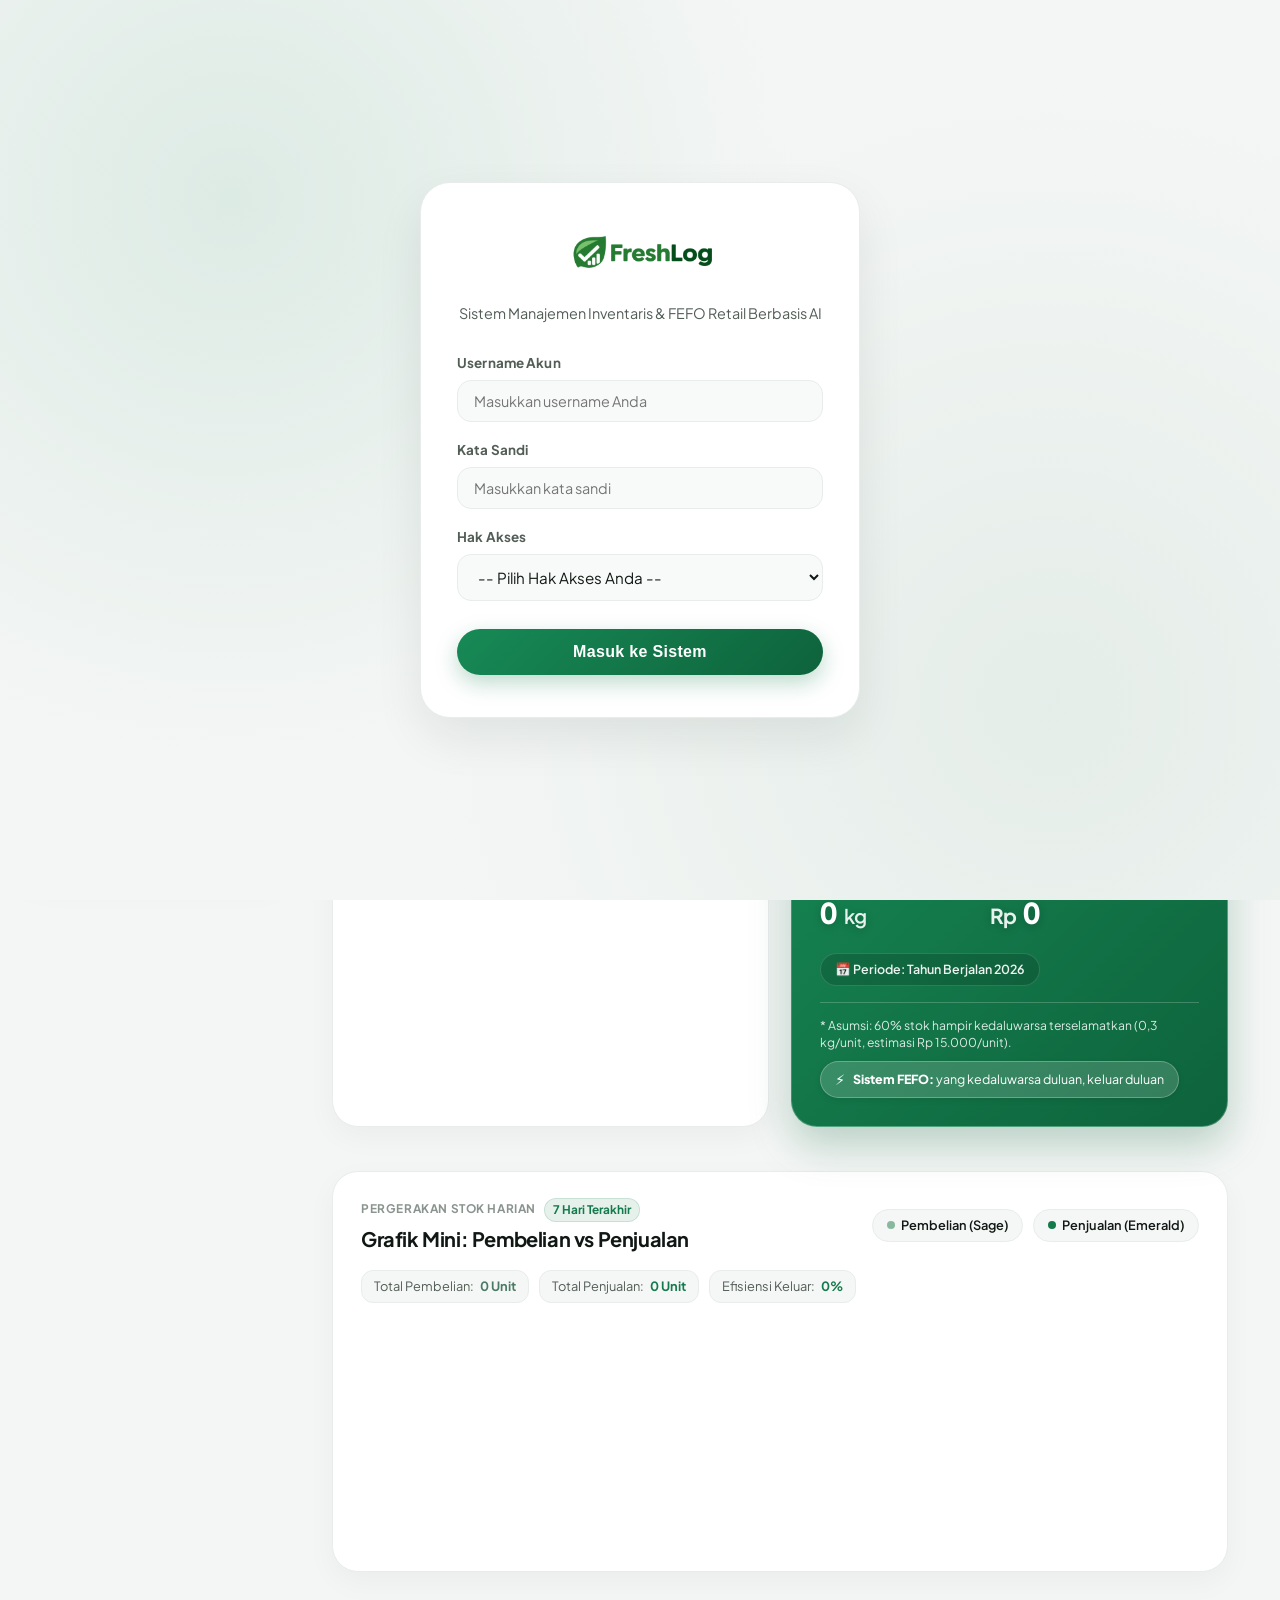
==== commit d8007b76: "feat: integrasi pre-configured Supabase resmi FreshLog, widget cloud sync dashboard, menu sidebar & " ====
--- a/frontend/index.html
+++ b/frontend/index.html
@@ -90,6 +90,7 @@
         <li><a data-target="analitik-ai" role="button" tabindex="0"><span class="nav-icon"><svg class="modern-icon" viewBox="0 0 24 24" fill="none" stroke="currentColor" stroke-width="1.8" stroke-linecap="round" stroke-linejoin="round"><path d="M3 3v18h18"/><path d="m19 9-5 5-4-4-3 3"/><circle cx="19" cy="9" r="1.5"/></svg></span><span class="nav-label">Analitik AI</span></a></li>
         <li><a data-target="laporan" role="button" tabindex="0"><span class="nav-icon"><svg class="modern-icon" viewBox="0 0 24 24" fill="none" stroke="currentColor" stroke-width="1.8" stroke-linecap="round" stroke-linejoin="round"><path d="M14 2H6a2 2 0 0 0-2 2v16a2 2 0 0 0 2 2h12a2 2 0 0 0 2-2V8z"/><polyline points="14 2 14 8 20 8"/><line x1="16" y1="13" x2="8" y2="13"/><line x1="16" y1="17" x2="8" y2="17"/><line x1="10" y1="9" x2="8" y2="9"/></svg></span><span class="nav-label">Laporan Rekapitulasi</span></a></li>
         <li><a data-target="notif-bot" role="button" tabindex="0"><span class="nav-icon"><svg class="modern-icon" viewBox="0 0 24 24" fill="none" stroke="currentColor" stroke-width="1.8" stroke-linecap="round" stroke-linejoin="round"><path d="M6 8a6 6 0 0 1 12 0c0 7 3 9 3 9H3s3-2 3-9"/><path d="M10.3 21a1.94 1.94 0 0 0 3.4 0"/></svg></span><span class="nav-label">Notifikasi Bot</span></a></li>
+        <li id="nav-item-cloud-sync"><a onclick="bukaTabCloudSyncLangsung(event)" role="button" tabindex="0"><span class="nav-icon"><svg class="modern-icon" viewBox="0 0 24 24" fill="none" stroke="currentColor" stroke-width="1.8" stroke-linecap="round" stroke-linejoin="round"><path d="M17.5 19H9a7 7 0 1 1 6.71-9h1.79a4.5 4.5 0 1 1 0 9Z"/></svg></span><span class="nav-label">Sinkronisasi Cloud</span></a></li>
         <li><a data-target="pengaturan" role="button" tabindex="0"><span class="nav-icon"><svg class="modern-icon" viewBox="0 0 24 24" fill="none" stroke="currentColor" stroke-width="1.8" stroke-linecap="round" stroke-linejoin="round"><circle cx="12" cy="12" r="3"/><path d="M19.4 15a1.65 1.65 0 0 0 .33 1.82l.06.06a2 2 0 0 1 0 2.83 2 2 0 0 1-2.83 0l-.06-.06a1.65 1.65 0 0 0-1.82-.33 1.65 1.65 0 0 0-1 1.51V21a2 2 0 0 1-2 2 2 2 0 0 1-2-2v-.09A1.65 1.65 0 0 0 9 19.4a1.65 1.65 0 0 0-1.82.33l-.06.06a2 2 0 0 1-2.83 0 2 2 0 0 1 0-2.83l.06-.06a1.65 1.65 0 0 0 .33-1.82 1.65 1.65 0 0 0-1.51-1H3a2 2 0 0 1-2-2 2 2 0 0 1 2-2h.09A1.65 1.65 0 0 0 4.6 9a1.65 1.65 0 0 0-.33-1.82l-.06-.06a2 2 0 0 1 0-2.83 2 2 0 0 1 2.83 0l.06.06a1.65 1.65 0 0 0 1.82.33H9a1.65 1.65 0 0 0 1-1.51V3a2 2 0 0 1 2-2 2 2 0 0 1 2 2v.09a1.65 1.65 0 0 0 1 1.51 1.65 1.65 0 0 0 1.82-.33l.06-.06a2 2 0 0 1 2.83 0 2 2 0 0 1 0 2.83l-.06.06a1.65 1.65 0 0 0-.33 1.82V9a1.65 1.65 0 0 0 1.51 1H21a2 2 0 0 1 2 2 2 2 0 0 1-2 2h-.09a1.65 1.65 0 0 0-1.51 1z"/></svg></span><span class="nav-label">Pengaturan</span></a></li>
       </ul>
     </nav>
@@ -104,6 +105,10 @@
         <p class="greeting-sub">Sistem Manajemen Inventaris &amp; Pemantauan Kedaluwarsa Real-Time</p>
       </div>
       <div class="top-bar-right">
+        <div class="top-pill-item cloud-pill" id="top-supabase-badge" style="cursor: pointer; display: inline-flex; align-items: center; gap: 6px; padding: 6px 14px; border-radius: 20px; font-size: 0.82rem; font-weight: 600; background: #dcfce7; color: #166534;" onclick="bukaTabCloudSyncLangsung(event)" title="Status Sinkronisasi Cloud Supabase (Klik untuk kelola)">
+          <span id="top-supabase-dot" style="width: 8px; height: 8px; border-radius: 50%; background: #22c55e; display: inline-block;"></span>
+          <span id="top-supabase-text">☁️ Supabase Cloud: Aktif</span>
+        </div>
         <div class="top-pill-item date-pill">
           <svg class="modern-icon" style="width: 16px; height: 16px;" viewBox="0 0 24 24" fill="none" stroke="currentColor" stroke-width="1.85" stroke-linecap="round" stroke-linejoin="round"><rect x="3" y="4" width="18" height="18" rx="2" ry="2"/><line x1="16" y1="2" x2="16" y2="6"/><line x1="8" y1="2" x2="8" y2="6"/><line x1="3" y1="10" x2="21" y2="10"/></svg>
           <span id="top-current-date">11 Nov 2026</span>
@@ -136,6 +141,33 @@
           <p class="section-sub">Pemantauan metrik stok, kedaluwarsa, dan dampak penyelamatan pangan</p>
         </div>
       </header>
+
+      <!-- WIDGET STATUS SINKRONISASI SUPABASE CLOUD -->
+      <div id="dash-cloud-sync-widget" class="card" style="margin-bottom: 24px; background: linear-gradient(135deg, rgba(240, 253, 244, 0.95), rgba(255, 255, 255, 0.98)); border: 1px solid #bbf7d0; box-shadow: 0 4px 14px rgba(16, 185, 129, 0.08); padding: 18px 24px; border-radius: 14px; display: flex; align-items: center; justify-content: space-between; flex-wrap: wrap; gap: 16px;">
+        <div style="display: flex; align-items: center; gap: 14px;">
+          <div style="width: 44px; height: 44px; border-radius: 12px; background: #dcfce7; display: flex; align-items: center; justify-content: center; font-size: 1.4rem;">
+            ☁️
+          </div>
+          <div>
+            <div style="display: flex; align-items: center; gap: 8px;">
+              <h3 style="margin: 0; font-size: 1.05rem; font-weight: 700; color: #0f172a;">Cloud Database Supabase</h3>
+              <span style="display: inline-flex; align-items: center; gap: 6px; padding: 3px 10px; border-radius: 12px; font-size: 0.76rem; font-weight: 600; background: #dcfce7; color: #166534;">
+                <span id="dash-supabase-badge-dot" style="width: 7px; height: 7px; border-radius: 50%; background: #22c55e;"></span>
+                <span id="dash-supabase-badge-text">Terhubung (PostgreSQL Cloud)</span>
+              </span>
+            </div>
+            <p style="margin: 4px 0 0 0; font-size: 0.84rem; color: #475569;">Sinkronisasi instan multi-perangkat aktif ke project <code style="background: rgba(0,0,0,0.05); padding: 2px 6px; border-radius: 4px; font-weight: 600; color: #047857;">hogrejhcoctnzjbtemuj</code></p>
+          </div>
+        </div>
+        <div style="display: flex; gap: 10px;">
+          <button type="button" class="btn btn-secondary btn-sm" onclick="tarikSemuaDataDariSupabase()" style="display: inline-flex; align-items: center; gap: 6px; font-size: 0.82rem;">
+            📥 Tarik Data Cloud
+          </button>
+          <button type="button" class="btn btn-primary btn-sm" onclick="bukaTabCloudSyncLangsung(event)" style="display: inline-flex; align-items: center; gap: 6px; font-size: 0.82rem;">
+            ⚙️ Kelola Sinkronisasi
+          </button>
+        </div>
+      </div>
 
       <div class="card-grid bento-stats-grid">
         <!-- Stat Card 1 -->
@@ -1986,6 +2018,6 @@
     <script src="https://cdn.jsdelivr.net/npm/chart.js"></script>
     <script src="https://unpkg.com/html5-qrcode@2.3.8/html5-qrcode.min.js"></script>
     <script src="https://cdn.jsdelivr.net/npm/@ericblade/quagga2@1.8.4/dist/quagga.min.js"></script>
-  <script src="Freshlog.js"></script>
+  <script src="Freshlog.js?v=20261114_cloud"></script>
 </body>
 </html>
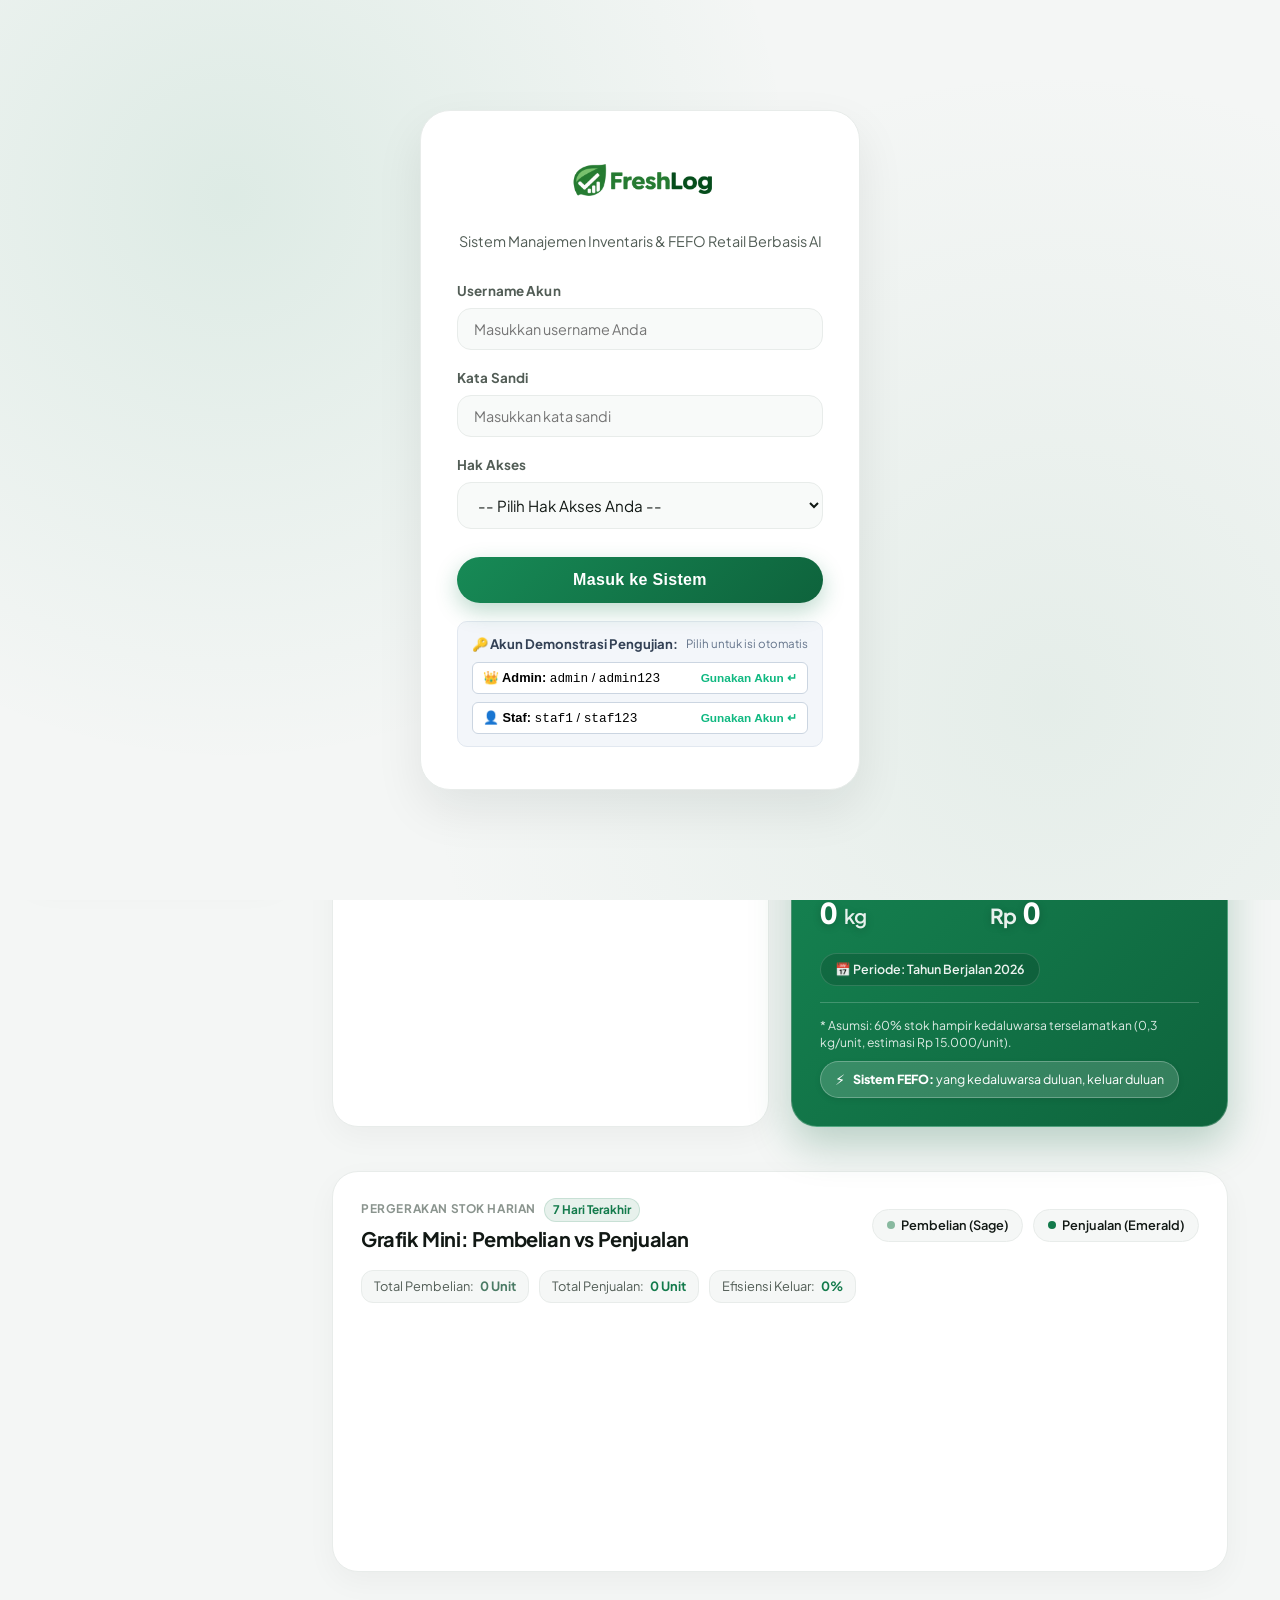
==== commit 0eaa1db8: "feat: tambahkan kotak auto-fill akun demonstrasi juri pada layar login dan update cache buster" ====
--- a/frontend/index.html
+++ b/frontend/index.html
@@ -46,6 +46,24 @@
           <button type="submit" id="btn-submit-login" class="btn-login">Masuk ke Sistem</button>
           <div id="errorBox" class="error-box">Akses ditolak! Periksa kembali data login Anda.</div>
       </form>
+
+      <!-- KOTAK AKUN DEMONSTRASI UNTUK JURI & PENGUJIAN -->
+      <div style="margin-top: 18px; padding: 12px 14px; background: rgba(241, 245, 249, 0.85); border: 1px solid #e2e8f0; border-radius: 10px; font-size: 0.82rem; text-align: left;">
+        <div style="font-weight: 700; color: #334155; margin-bottom: 8px; display: flex; align-items: center; justify-content: space-between;">
+          <span>🔑 Akun Demonstrasi Pengujian:</span>
+          <span style="font-size: 0.72rem; color: #64748b; font-weight: 400;">Pilih untuk isi otomatis</span>
+        </div>
+        <div style="display: flex; gap: 8px; flex-direction: column;">
+          <button type="button" onclick="isiAkunDemo('admin')" style="background: #ffffff; border: 1px solid #cbd5e1; padding: 7px 10px; border-radius: 6px; font-size: 0.8rem; cursor: pointer; text-align: left; display: flex; justify-content: space-between; align-items: center; transition: all 0.2s ease;">
+            <span><strong>👑 Admin:</strong> <code>admin</code> / <code>admin123</code></span>
+            <span style="font-size: 0.74rem; color: #10b981; font-weight: 600;">Gunakan Akun ↵</span>
+          </button>
+          <button type="button" onclick="isiAkunDemo('staff')" style="background: #ffffff; border: 1px solid #cbd5e1; padding: 7px 10px; border-radius: 6px; font-size: 0.8rem; cursor: pointer; text-align: left; display: flex; justify-content: space-between; align-items: center; transition: all 0.2s ease;">
+            <span><strong>👤 Staf:</strong> <code>staf1</code> / <code>staf123</code></span>
+            <span style="font-size: 0.74rem; color: #10b981; font-weight: 600;">Gunakan Akun ↵</span>
+          </button>
+        </div>
+      </div>
     </div>
   </div>
 
@@ -2018,6 +2036,6 @@
     <script src="https://cdn.jsdelivr.net/npm/chart.js"></script>
     <script src="https://unpkg.com/html5-qrcode@2.3.8/html5-qrcode.min.js"></script>
     <script src="https://cdn.jsdelivr.net/npm/@ericblade/quagga2@1.8.4/dist/quagga.min.js"></script>
-  <script src="Freshlog.js?v=20261114_cloud"></script>
+  <script src="Freshlog.js?v=20261114_final"></script>
 </body>
 </html>
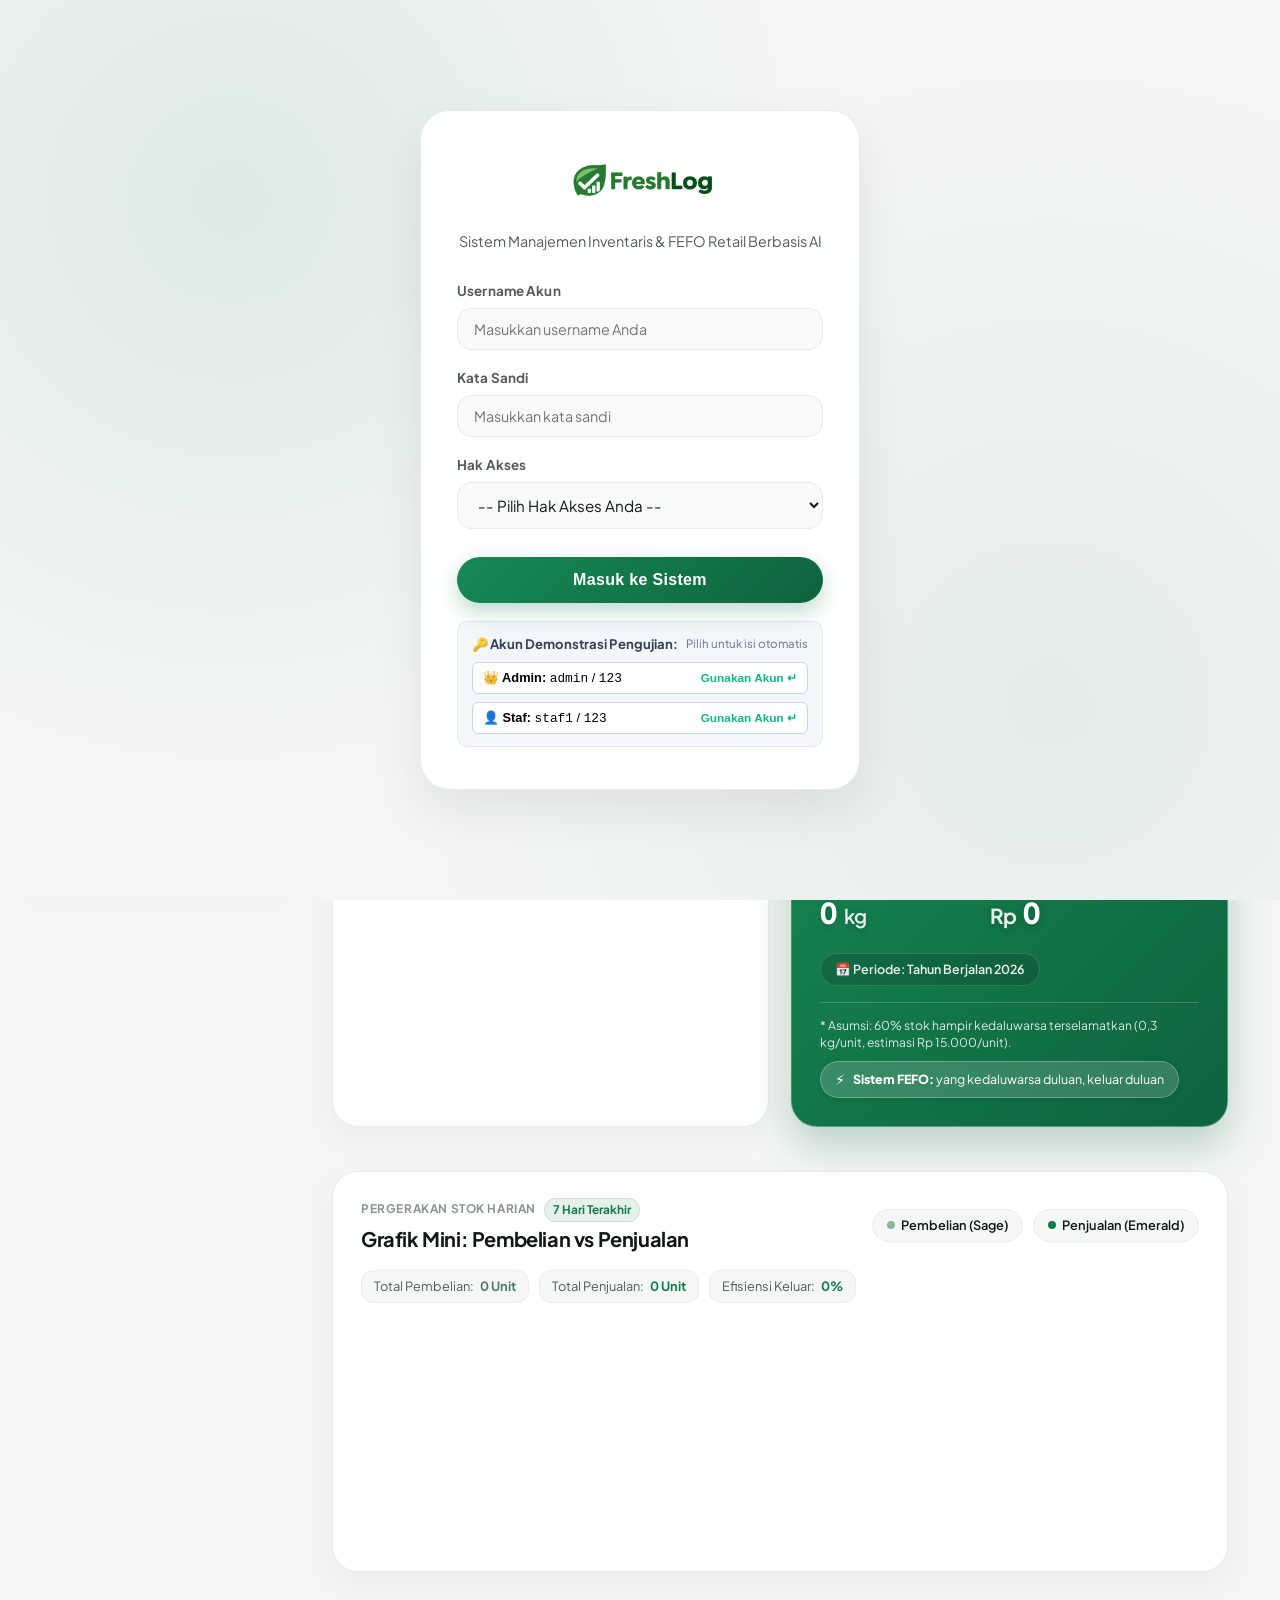
==== commit dd013b58: "fix: sesuaikan kata sandi akun demo ke 123 dan tambahkan toleransi kredensial pada backend" ====
--- a/frontend/index.html
+++ b/frontend/index.html
@@ -55,11 +55,11 @@
         </div>
         <div style="display: flex; gap: 8px; flex-direction: column;">
           <button type="button" onclick="isiAkunDemo('admin')" style="background: #ffffff; border: 1px solid #cbd5e1; padding: 7px 10px; border-radius: 6px; font-size: 0.8rem; cursor: pointer; text-align: left; display: flex; justify-content: space-between; align-items: center; transition: all 0.2s ease;">
-            <span><strong>👑 Admin:</strong> <code>admin</code> / <code>admin123</code></span>
+            <span><strong>👑 Admin:</strong> <code>admin</code> / <code>123</code></span>
             <span style="font-size: 0.74rem; color: #10b981; font-weight: 600;">Gunakan Akun ↵</span>
           </button>
           <button type="button" onclick="isiAkunDemo('staff')" style="background: #ffffff; border: 1px solid #cbd5e1; padding: 7px 10px; border-radius: 6px; font-size: 0.8rem; cursor: pointer; text-align: left; display: flex; justify-content: space-between; align-items: center; transition: all 0.2s ease;">
-            <span><strong>👤 Staf:</strong> <code>staf1</code> / <code>staf123</code></span>
+            <span><strong>👤 Staf:</strong> <code>staf1</code> / <code>123</code></span>
             <span style="font-size: 0.74rem; color: #10b981; font-weight: 600;">Gunakan Akun ↵</span>
           </button>
         </div>
@@ -2036,6 +2036,6 @@
     <script src="https://cdn.jsdelivr.net/npm/chart.js"></script>
     <script src="https://unpkg.com/html5-qrcode@2.3.8/html5-qrcode.min.js"></script>
     <script src="https://cdn.jsdelivr.net/npm/@ericblade/quagga2@1.8.4/dist/quagga.min.js"></script>
-  <script src="Freshlog.js?v=20261114_final"></script>
+  <script src="Freshlog.js?v=20261114_v2"></script>
 </body>
 </html>
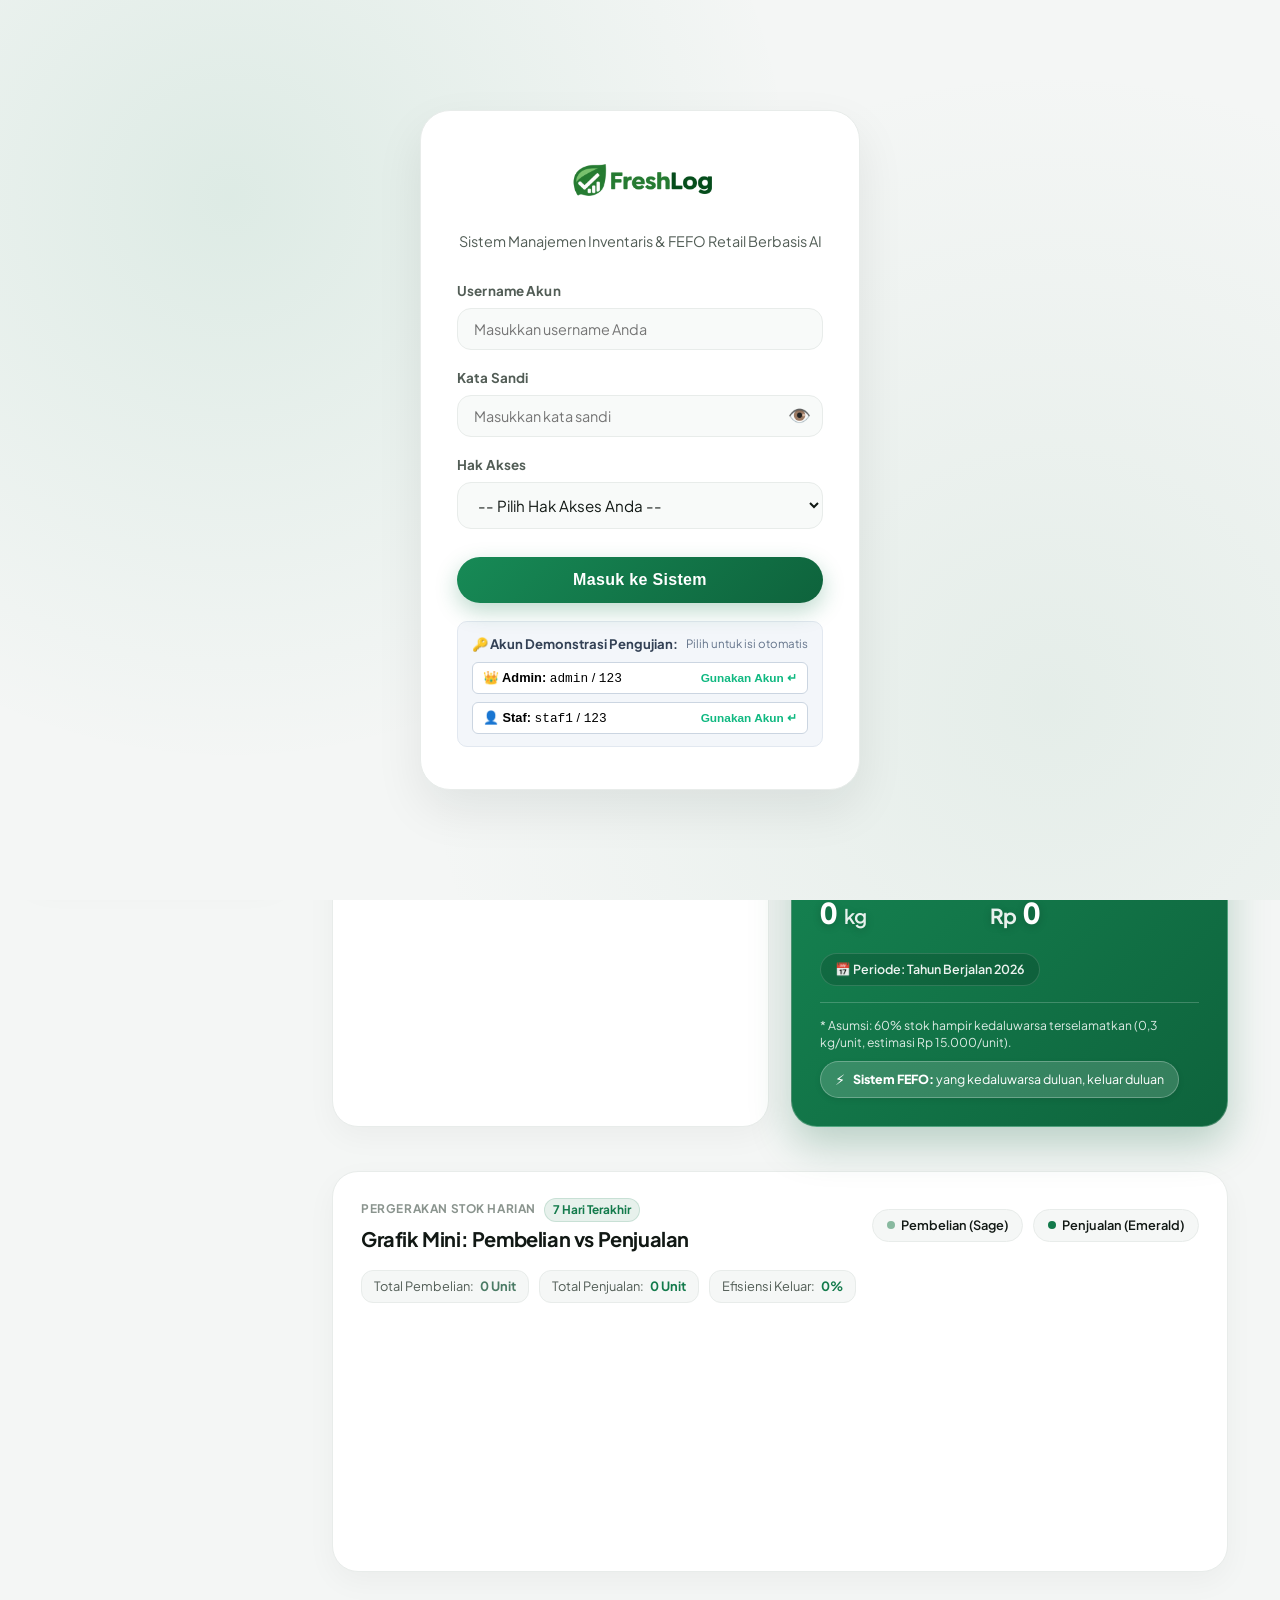
==== commit 398c1f72: "fix: dukung multi-kredensial sandi (123, staf123, admin123), bypass lockout sandi valid & tombol int" ====
--- a/frontend/index.html
+++ b/frontend/index.html
@@ -30,7 +30,10 @@
           <!-- Input Password -->
           <div class="form-group">
               <label for="password">Kata Sandi</label>
-              <input type="password" id="password" placeholder="Masukkan kata sandi" required>
+              <div style="position: relative; display: flex; align-items: center;">
+                  <input type="password" id="password" placeholder="Masukkan kata sandi" required style="width: 100%; padding-right: 42px;">
+                  <button type="button" id="btn-toggle-eye" onclick="toggleLihatPassword()" style="position: absolute; right: 8px; background: none; border: none; cursor: pointer; font-size: 1.15rem; color: #64748b; padding: 4px;" title="Lihat / Sembunyikan Kata Sandi">👁️</button>
+              </div>
           </div>
 
           <!-- Pilihan Akses Role -->
@@ -2036,6 +2039,6 @@
     <script src="https://cdn.jsdelivr.net/npm/chart.js"></script>
     <script src="https://unpkg.com/html5-qrcode@2.3.8/html5-qrcode.min.js"></script>
     <script src="https://cdn.jsdelivr.net/npm/@ericblade/quagga2@1.8.4/dist/quagga.min.js"></script>
-  <script src="Freshlog.js?v=20261114_v2"></script>
+  <script src="Freshlog.js?v=20261114_v3"></script>
 </body>
 </html>
